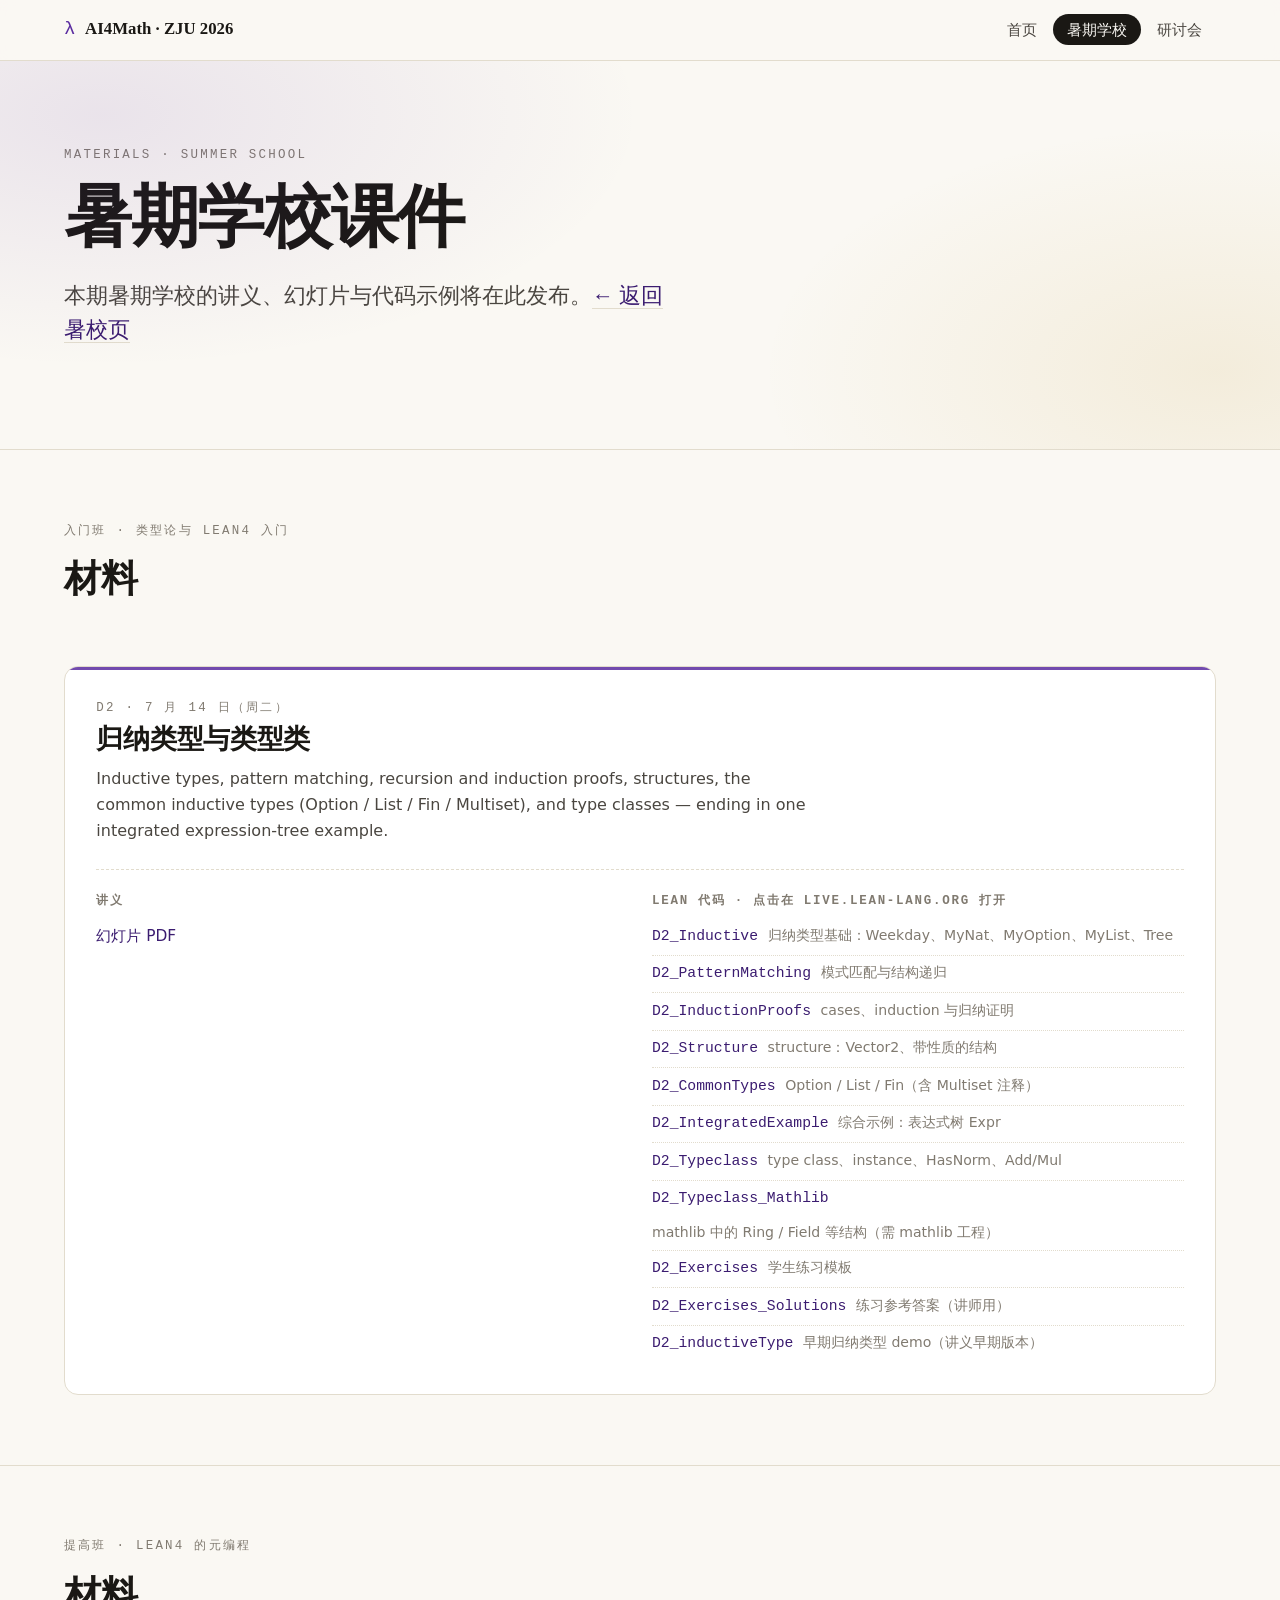
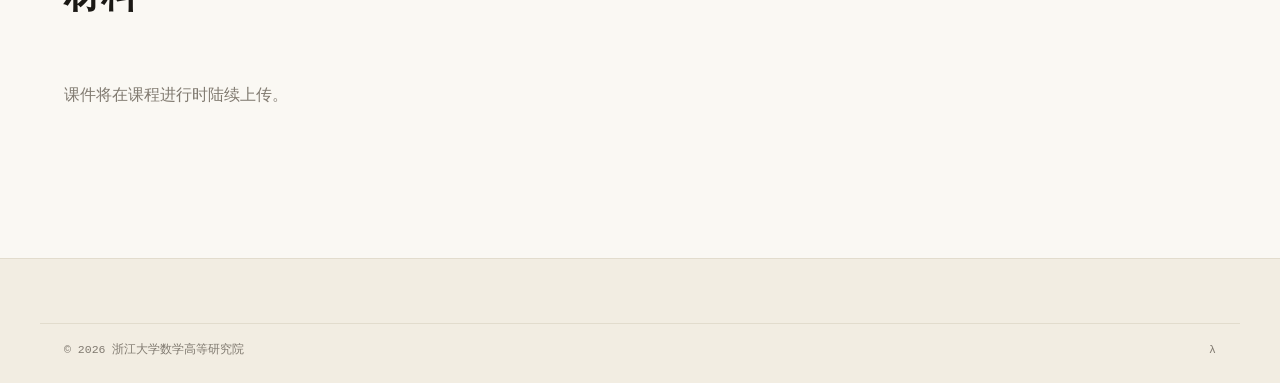
==== materials/summer-school/index.html @ ad1374ad "chore(summer-school): drop D2 outline + demo plan from site Internal teaching artifacts (Chinese-lan" ====
<!DOCTYPE html>
<html lang="zh-CN">
<head>
<meta charset="utf-8">
<meta name="viewport" content="width=device-width,initial-scale=1">
<title>暑期学校课件 · 2026 AI4Math</title>
<link rel="icon" href="data:image/svg+xml,%3Csvg xmlns='http://www.w3.org/2000/svg' viewBox='0 0 32 32'%3E%3Crect width='32' height='32' rx='6' fill='%231a1814'/%3E%3Ctext x='16' y='22' text-anchor='middle' font-family='ui-monospace,Menlo' font-size='18' fill='%23b8860b'%3E%CE%BB%3C/text%3E%3C/svg%3E">
<link rel="stylesheet" href="../../assets/styles.css">
<style>
.lecture-card {
  background: var(--bg-elev);
  border: 1px solid var(--rule);
  border-radius: 14px;
  padding: clamp(1.4rem, 1rem + 1.2vw, 2rem);
  margin-top: var(--space-3);
  position: relative;
  overflow: hidden;
}
.lecture-card::before {
  content: "";
  position: absolute;
  inset: 0 0 auto 0;
  height: 3px;
  background: var(--accent);
  opacity: 0.85;
}
.lecture-card .eyebrow { margin-bottom: 0.3rem; }
.lecture-card h3 {
  font-size: clamp(1.4rem, 1.05rem + 0.8vw, 1.85rem);
  margin: 0.1rem 0 0.6rem;
}
.lecture-card .lecture-summary {
  color: var(--ink-soft);
  margin: 0 0 var(--space-3) 0;
  max-width: 70ch;
}
.lecture-files {
  display: grid;
  grid-template-columns: 1fr 1fr;
  gap: var(--space-3);
  border-top: 1px dashed var(--rule);
  padding-top: var(--space-3);
}
@media (max-width: 820px) {
  .lecture-files { grid-template-columns: 1fr; }
}
.lecture-files h4 {
  font-family: var(--mono);
  font-size: 0.78rem;
  letter-spacing: 0.14em;
  text-transform: uppercase;
  color: var(--ink-mute);
  margin: 0 0 0.6rem 0;
  font-weight: 600;
}
.lecture-files ul {
  list-style: none;
  padding: 0;
  margin: 0;
}
.lecture-files li {
  padding: 0.35rem 0;
  border-bottom: 1px dotted var(--rule);
  font-size: 0.96rem;
  display: flex;
  align-items: baseline;
  gap: 0.6rem;
  flex-wrap: wrap;
}
.lecture-files li:last-child { border-bottom: 0; }
.lecture-files .lean-name {
  font-family: var(--mono);
  font-size: 0.92rem;
}
.lecture-files .lean-desc {
  color: var(--ink-mute);
  font-size: 0.88rem;
}
.lecture-files li a {
  border-bottom-color: transparent;
}
.lecture-files li a:hover { border-bottom-color: var(--accent); }
</style>
</head>
<body>

<header class="site-header">
  <div class="nav">
    <a class="brand" href="../../index.html">
      <span class="brand-mark">λ</span>
      <span>AI4Math · ZJU 2026</span>
    </a>
    <nav>
      <ul class="nav-links">
        <li><a href="../../index.html">首页</a></li>
        <li><a href="../../summer-school.html" class="is-active">暑期学校</a></li>
        <li><a href="../../workshop.html">研讨会</a></li>
      </ul>
    </nav>
  </div>
</header>

<main>
  <section class="hero">
    <div class="container">
      <p class="eyebrow">Materials · Summer School</p>
      <h1 class="hero-title">暑期学校课件</h1>
      <p class="lede" style="max-width: 56ch; margin-top: 1.4rem;">
        本期暑期学校的讲义、幻灯片与代码示例将在此发布。<a href="../../summer-school.html">← 返回暑校页</a>
      </p>
    </div>
  </section>

  <section class="section">
    <div class="container">
      <div class="section-head">
        <div>
          <p class="eyebrow">入门班 · 类型论与 Lean4 入门</p>
          <h2 class="h-section">材料</h2>
        </div>
      </div>

      <article class="lecture-card">
        <p class="eyebrow">D2 · 7 月 14 日（周二）</p>
        <h3>归纳类型与类型类</h3>
        <p class="lecture-summary">
          Inductive types, pattern matching, recursion and induction proofs, structures,
          the common inductive types (Option / List / Fin / Multiset), and type classes —
          ending in one integrated expression-tree example.
        </p>

        <div class="lecture-files">
          <div>
            <h4>讲义</h4>
            <ul>
              <li><a href="lean4-intro/D2/D2_inductiveType.pdf">幻灯片 PDF</a></li>
            </ul>
          </div>

          <div>
            <h4>Lean 代码 · 点击在 live.lean-lang.org 打开</h4>
            <ul>
              <li><a class="lean-name" href="https://live.lean-lang.org/#codez=[base64]%2FGBYJimNjFFJcNgdKVkFpsAp5lxxmSAMy3aD2KhWCCM5msnDshmKBQC1DKQLs4aEXyEFojTBjCZEUgCuxVKTRSpE0JksARKRULTmJXFHU1CCI7zIl4jJ44XFSYIKLhsJQxHQzR1cPw6C2CqgQcwKOlhFZHEDHCAXCAYiCCCC%2BViR8GEPhpYx1BoBEYQUi4ZmENxZHJvOmaiDRsAgg5SL6EQhQ6UC8xmEa0AA%2BEBiqT72C8ED7FrcQ6Y6FHqYjM%2Bi2Hn6GoUBkEfwzwASoR3UMAEIAUXhQ2gslw0oc5CPNDOzFkMObrfb5zvmAfLbb1mIA%2Bot7Mb4gR9PysYhymoc5CDqQCP3bb9VAgqCgNghcIAAXlQ6Cny%2FMCEN4TDgNA7F0Pw5DlBoGR%2FCMJDrB0bNdBLRdqIFPhUNoABtEivx%[base64]%2Bo2xbVyVAgtx3BR92vF9%2FxheblGIaaPQu%2B9doW0CVvIhUICCtanuxFjaGu7AXswVb%2Ftuma3v8bBXK%2B%[base64]%2BuhiQASjDLtxpnRL8WhqxA4WNII4oJatFMqRs3DyPtt29Pg8L7ODvXY7dwgQ94RvV8rrToPVGIZPPj%2FR6A5bxZc7iBvLtD7uFjbz71tL1IFpjh6AJD4fJlHlPx57iAAGUWX6afO9n%2BfW77%2FOIAW2sdt3kQp5nmE5%2Bbkf96%2B9eI0BYvT7Xjf2GnsAKP7EsJnYQaDZaZeGcj6%2FXhtfBe7dwapi4MuVAf8OaWkAcHYBcMS491AnnCAAAWWAkDfDQLQMNSoiDUj32eCA1BN8MF2UENKOyqM8IxG%2Fv0OBnNcZ4JgSwpUbD8GwI2ATAyFVXb%2BjMhZY0kQOjekIM0CAPly4BWYFQNgmtTAWAKOQVMsQXAChCgabwqJQETzPmRAxK9SHsD%2BmA1ITEaAmkFM7IyBYPaEC9jZFR0gZRRFdmWVotkJF4FVPIFokUXbsiNnpQqWDbgphVGqXqFF0wZ3KGwJRpY3AOAFDDOs6w4haC2FIf6kCGZuHWkfJ%2Be1j7fX2jOGIQwMZoR2jEJaNTlpIxEKhHavNQ5FP7PLd%2BZxNLGG6ZDew6Mwb9KgkMqGONxlaRSnjewwyaAqJVjEAIKV4B1JDqskpyg44FzmasupGFtkYXSbQBQvhSBLLMCstZqB4CdK2fLVOU8vrdNWSHTpyA44YUee83psNWjnMuTQZxbgCkm1jGIqQMTxi9WCQ4pJKTvZuNheqeICoEmTH0XcnpdSoBQGObQf5nyVoAt%[base64]%2BH93qSyMD621HrkEWJzWURMQ8I0AydbAJt9amQQE5MWlNMc%[base64]%2FjFShMtl9dJyTWdaBriOkGk6Z164xpkyQcgFBfCabhKPGQiatNkB419ItWnD67OMwZsTB9LMWcY452TpbP56hyIQSzLGnM%2FRQSZuztAoAhxMzp%2FwaJp4EtDv5rg4ngsGdCxAWAcc4stlM7prtfb6HGHc%2BQLT%2FCmSCLlCZERAgUwslk3ZiAVJbBQ2I8tMjlHqMxT0MoJU0xgR0eDiZEKXB7YmDhFoMAl7NAQEA8BqrFAwTjp6qkJgIQuDQc1qwUKlXMAUBqGEyFcYEwAHZKTYn0KGJR%2BIlDqBRPKJVucqp1kzZxECKoY2n2IA927IMXuNx7e9weJmHtbbAM2aQ9hEonv%2BBdtUYoOX%2BofcYBOSwwB7nQCeswNofKZoCsWfEvpCyOwVOgYwHU1s451B%2BryeE3EyB3JaYIXBWCiNDH7DFiRTvBzYJIHQh3DCcGcUqPCGhcCMKal1h%2BmBcAebhxEbE7pWAi480WVrbtgihEUPSkQslcBgprHghQPpUQACoZECuYAFLX%2FovSxC0AMMA%2BvDLvDlny1IJu6u%2Fv%2FRbq3Mi1s1C0MborHoQrpJDJ7y3%2BufIzeQN7loof%2FSBk2zKiAAAOW4690CpUXI3antOfY0AZwx3TaZMD0UyouDjic%2BxOhnFYDQpBCgzi9C2Fc%2Fqq6qZDUeE8Z4LxXg07doTue3gF6ys9ssuNu%2B%2BDz33gGZfiLD9HxlfvtfnEEwAIrOAAnaZkEqV37cXAyyIuilbPFFWWMkxUsT2vw5EBFlUtBckpG8a9F%2FXbigUJKdxaqySYNuIgV0mYweYbJPKiAAAEtXj0MgAKB7prFoAUHjm4IEM7hnKkKYAypbKBqSDQAeJkEqCLjaOeJQCiDQEmKeGmCnIED5NALgCqAsAFLvjhteuwkEvYpfksMVIQawKaDIn1NYB1AAAoUDkG%2BpUGWw0F2IFYhJVQ%2BTtwBQzCBY%2BQdB8F8amrFzlwVIcFWDcG8Fuz8Y%2BRLDmwsHEGOCsCKBaiMbUHVBSA6ZEA6DMgqzyz2CqqBBOCiwxYQFeK2R5hRjGxgowCwB7BcqHBAA%3D%3D%3D" target="_blank" rel="noopener">D2_Inductive</a> <span class="lean-desc">归纳类型基础：Weekday、MyNat、MyOption、MyList、Tree</span></li>
              <li><a class="lean-name" href="https://live.lean-lang.org/#codez=PQWgUABBAiBMD6AhA9gW1cgdgFQJ4AcBTAZwDoAbQgQ0zEggBkBLAN0IgBNCMIAzJyn2QAnCAGM0GTBCaYOAVzEAXVuyUESEGhwjFUVcuQgBBAAoBJCIQAeVVPkrEAXPQDy%2BFVgA0jJsSU%2BAGKyPtpaEPpKABbkTABGIFjkuBCYyErsVHHI8koQALLy5CrEhEqkYCDAdJh2JPhUYuxwKOhYeETEdKAAhBAAxP0Q7p6YTlbWDkxiTHm8VALywuxVdFy8ulS8hAAS1DoA3gb4UVQQ4x2EAL7nvv5a5CdnIAB8wx5MWA9P9AA%2BEABtAC6EAAvG80phCH8INZzuN4GC3sQ0OxrGtCBsAOZlADqsyi0ExVCKeSOj1Ot0uNwAFOsScVbsdTgBKW4jT7SZnPN7cmGQ9jgzjE0kwlGoNFI2F0fqEFgGTbbPZUHQAgCMPlgPgAzECwLL5UZiFtdvsIDTgbdmPcAHJUJQs%2FVyhU4pT46JE%2BakiAABnNxqVZoBAHYfAAOHwATiBjoNLrxBM9DLyfppAdNKvNlvG1rydodjqdhveo1I%2Bnw5t48mk0nG%2Bal0gA1BA1Wy06iIAAWWPOowcrBlqgVmlVmu3etCpsttkC7ogHpgVxxUrCeWjFzmDZnUfKTkQZZKJaYYgQAAG%2Fa5FKop58Ei4EHkxFkWJkShPy2I3tQj7ypzkgmyaIwGidhTwFU8tDkM9xUICCxCoUoyEqaowF6AYhlzcZ%[base64]%2FD0gyjJy0zzLyqytBs5tMHskqnN1CqNKqiAarqhq5z6QYIGCMZppyORCB0WpD2EBVMHkVA4n4k9VjAdY%2BCYYR%2FFcXhsCiZYkqW2RKqcWSfVOzEIHIBClGu677tuZbntk2AZTEKJCDEABrc7Lp%2Bm67sIaEuP4WHfoRwhSENIsFS%2Bq74fuzGDH1MGIehlG8b%2BxHSD8BglAxDZKCUDJLqtFKIAAZSUYRnyq%2BgAQAIiofmfH5uJhYgfmxH52KuMZ5myFdc0%2FXGQHtR7Ys5aO0hFZpaSVaetX6c%2BspmYANQhpQRFuc3lCtznua8oH6H6FgBaFkWxZFqWZZ0zXhBty3hG1solYBg31Zxk3%2BIDkRg7yXWw%2BkQ3UPnMBsGEFIwZoLEeZAmR1rhLJkDYCBLbPbVT1IRhqGkZYACsLZPWZpohklSnLiC%2FFSdItDAQ0mB0QhKAlTA8mQDZT1VyvkPm9CClJPwynGSIYniRJMGSbuMggE7QAgNPwbPQpikXpQIOaxKTy4IgoK%2BFfYjiKvzC5RgqEh9h8GEZAG%2BUCAAHcCQRHtKvOIXhgJRC7qUXcXx4LSEOhICU4RYgly4BgCoYBTDIGIE%2BOIggqzbXYKg5ALh6BMHsCIPI%2BRgEP1INAEipBj4lDKKQAAQghaYdAoAgBACYCIC9Sh5C7tWfC%2FENrTVyBAd%2BhB8Anm%2FCfKYMx1AVC4Tw1oDRlhnlCj4NUQIIJhFPI5BSYU9GyP4WUJCKiIAAFVShViMGYcwTdMBiHIPIe8p54LCA4DeM8Ehqxn1CFBU85Zp5gECFbPO5M8iUGUEsD%2BCFiA%2BCkRWPOEhnHSMPAqNJXNvokKgLmKAhTbjYVwhAERhFOAkXoIw0%2BUAsKyFKcIrxoiiIkX%2FoAuRKgFGzFqlAQG0ginjDONkasXBNr2iWLtfah1hA%2BEfJiIoQhRDpnzlwawz4Z4pwXAAUWsPxGY7cB7UGcGANUVcbGgQvBBMuf4jKZD4AsSgOhyDIGQJDeQ%2BAKiwHOe3U8lFeLMz0VBT%2BG1ph5Dzh%2Bb0h19IaN7PIe0PNZgVG1FXFAx4uaKDyDQKww9CCjzKRPQGqlp6dirrshwCxpB%2FyiCkSeshO4nnmXYpZip2CyDWc%2BCoJ08U6BaJIdoGguhAA%3D" target="_blank" rel="noopener">D2_PatternMatching</a> <span class="lean-desc">模式匹配与结构递归</span></li>
              <li><a class="lean-name" href="https://live.lean-lang.org/#codez=PQWgUABBAiBMD6BJAdgEwK4GMAuBLAfsgAoBO%2B%[base64]%2BDMqnaJW6UF6SgghwA7mFluwAD4QJ7IPiAu5QCAJKzYCBHEg0TR0CAkCh0VEgsEAkY4qD4nBEkmaaQpd6fb6k5CVERrSmFNwgdxgFBfKo4KQQcxkKbYW4ACXw8IgghYnQgkXwLX6VGW%2BHQdHUckC%2FXiKkwJGY2D48OWDHOMkO2ROZwuVxkAH4DEYwB5vL47NpHBBCOimNh0CQWuj0II0gwSFRskxUKgwmHYmABBRVBn9oJigA5KM3CBlwkgMZVmkABkaY0ENPOAGoIABGJsF9TF9tdtjYR1SIS9%2BAAL2TIhSxeyVYr6b7EEb5TnHShFKpQ5HNuLS%2FgVCwmCL6NL5eKS%2FV%2BwHnaK5Sv%2FYgHe7mQ37CFO4Yo%2BLU7I8CvFJznnC800LRtzkeCEunYTR7A9c5EWHGk%2FxEbFcVxT8oDRI9MBPc5cGWJtGQgeQ6EwEioCvRsgOfLt717FczxfCEsIw3F4EaZiu2grUSDVABtQiAF0vx%2FccFCofATxSNYMhPEDsBuHFAKvOSihPB9CzWWTC3km53ygODQwjE8kORbCIFQ4j2K3alLNwk8T0Imz2LIijbKowtdPUdT9hPF8GNU7SSg0ujX3KNjbM4rTfP2K99PC3iKUEkTKIgGLGJ0hL%2FPCgoDLskVPB8CAQwcCMI1CL5%2BhzYdvz3VRzG2NB4GQcR4BIXBImWQlFkuVYNi2XZ9nifpsi4L5PVWZSMNG58OwE4SuLmt9IVgrRyvOObzNbcRXIwti0UwQgLThfoXPQtyWg8zyDiybJRqKNsFqW8pXWyA5%2BmeiBFoKqL2My96zuS%2FifrSsA6vExgomHACmqddQ%2BquQbtj2T6IE6MbOG5KbriyHF0e%2BzGCnoJ1ImHZbaGh8miI7THSZhojVpgoyNo9bakV28lLowiYphpY7kFOuaLoZWy%[base64]%2B9x9gBE67hNGiAAlBg5VlnJXgARzYPN1VwEgyGkJHLaroa9itqfkZnvuB7rml79Jjv48BWeGBf%2FN4ifwuaCeEejAKCEk6t1Qk79n4ANSIII%2BJ8KRdR6kUWcsCZRAKUmJBqMDj5SHgFguBZ964XxtikQk1856OxmriPBMpkHYOkEpLipDA7lzDISMOEA0Tt2%2FvtTC25w7Dz4Gg%[base64]%2BomD0zAAAFjCWQCJDixxOJcbIe%2BKhc4rwqPCEQTTzgtPMG0x0fR9A5gRjAWAGdHA2JcGAIAA%3D" target="_blank" rel="noopener">D2_InductionProofs</a> <span class="lean-desc">cases、induction 与归纳证明</span></li>
              <li><a class="lean-name" href="https://live.lean-lang.org/#codez=[base64]%2BNQAHhBZAJK51CmjEBPI1GyojDl5EABKeEaosgBCAKIAjrLQnXSmAEYkh1RsPBAAXoWcHZgzL8hCPRkAvNQA3hARj8IAAGWTTYEgiAAXxueDu6DenQ%2B3VGvygAKB3wgAGZwWiIAAWGFUXx4BixCDoMBkilxdAEIY08mUhkpOF3d6fAikFhKAAUiIYSK6sAAlCKUV90RBMQSGSMANQQBiM%2FHAtkQZWq6awsC3drI7nkPCrQWSz4SrJc1E%2Ff6AgkgBXq7FOgi6jmG0UEFicZAQc3C61G7pW2a5NHUBUQABUKsZWqp7tj8fZzLpXqlPL5VNlDuBIAAjC6ID1YbTKTbYAQTatqRW4lWfX7c3LgQBWEsANhJYCqeCEHGUfPgI0DFtDo2oUH5Td5SiFYoT2Oj2oTwPO7KgqB4RCo%2FcH7GHLHg03HwdFVunAbnOcXyZXybXEOxm%2BoO73fYih5VIfgeGQUgA0RC8pSvKAMXzR8hhLTVoQgFcCTfKAYhEdQqXfXdPBAHx%2FAgVwWikCAYgqc50G0ARTEArQlC2Th0lQZB5DKRowGafR8AgAAFTgcmQAB5choDoUg8k4Ww4n6QoPCgIFw3mKAIXk6hxOE0TxMpLIRmxLdWEKZZyFWDYtl2Q5jlOC4rgOT0WBEvIcRmHi%2BMEtSxIkyNIKxXESzxCBVLsjS4mBD9ewbVg7JxRl00pWzRMitMD3wI9Yrc2J4ESJIcjMdR%2FwOdBKX5IxHN43IXICiSwyMZcamTO0oCq%2Fz1Ik7DcICYIRFCIg4jwcgGDoVBxPsXIQCIOgAGtmHY9xBGEIC6nMYQ8CGLZ1BEOhxIgJa7FqBprDY8QOOYegTVIVA9l6voBhkwE2lidBmHGSZFNuoh7pmOYFn0vrDPWTZtggfYjhgCzSEuPBrn1eFaByMgzt64hOE4MbjADHqg2hk64YYCV%2BVsewZlcFYw34owmI2uYPOyO48eYbEACIhjpyoIkoCDRE4fG0cZF77uoBQ0KpiAaYQiA6ZSJn%2B1ZiCRA55guZSHnrv566oHIcSPEhu40ZmY7YfOoMZUxRWCULMEIAVu6HuxWAoT1MK0ei7r4aIRHkaKhm6cdzbnddlG6fuT2wG8MA9iGQpMDoAWzjIEQMjAQsCGBvgTWUUQDumnghHiKJAqF9B2HOQoyl6Ogqjz%2BxUDMLOKCUNg1fYLKUQIMBqyTmHj1L9aKiz2sc4qTPZtEOh2B238ujTtwDGbyK25ToCptaMiKJWVgzCAkuy6AuiGNSZvWJ6pQXHTgwwCAA%3D" target="_blank" rel="noopener">D2_Structure</a> <span class="lean-desc">structure：Vector2、带性质的结构</span></li>
              <li><a class="lean-name" href="https://live.lean-lang.org/#codez=PQWgUABBAiBMD6BhA9gW1cgdgFQJ4AcBTAZwDoAbQgQ0zEggBkBLAN0IgBNCMIAzJyn2QAnCAGM0GTBCaYOAVzEAXVuyUESEGhwjFUVcuQgBBAAoBJCIQAeVVPkrEAXPQDy%2BFVgA0jJsSU%2BAGKyPtpaEPpKABbkTABGIFjkuBCYyErsVHHI8koQALLy5CrEhEqkYCDAdJh2JPhUYuxwKOhYeETEdKAAhBAAxP0Q7p6YTlbWDkxiTHm8VALywuxVdFy8ulS8hAAS1DoA3gb4UVQQ4x2EAL7nvv5a5CdnIAB8wx5MWA9P9AA%2BEABtAC6EAAvG80phCH8INZzuN4GC3sQ0OxrGtCBsAOZlADqsyi0ExVCKeSOj1Ot0uNwAFOsScVbsdTgBKW4jT7SZnPN7cmGQ9jgzjE0kwlGoNFI2F0fqEFgGTbbPZUHQAgCMPlgPgAzECwLL5UZiFtdvsIDTgbdmPcAHJUJQs%2FVyhU4pT46JE%2BakiAABnNxqVZoBAHYfAAOHwATiBjoNLrxBM9DLyfppAdNKvNlvG1rydodjqdhveo1I%2Bnw5t48mk0nG%2Bal0gA1BA1Wy06iIAAWWPOowcrBlqgVmlVmu3etCpsttkC7ogHpgVxxUrCeWjFzmDZnUfKTkQZZKJaYYgQAAG%2Fa5FKop58Ei4EHkxFkWJkShPy2I3tQj7ypzkgmyaIwGidhTwFU8tDkM9xUICCxCoUoyEqaowF6AYhlzcZ%[base64]%2FD0gyjJy0zzLyqytBs5tMHskqnN1CqNKqiAarqhq5z6QYIGCMZppyORCB0WpD2EBVMHkVA4n4k9VjAdY%2BCYYR%2FFcXhsCiZYkqW2RKqcWSfVOzEIHIBClGu677tuZbntk2AZTEKJCDEABrc7Lp%2Bm67sIaEuP4WHfoRwhSENIsFS%2Bq74fuzGDH1MGIehlG8b%2BxHSD8BglAxDZKCUDJLqtFKIAAZSUYRnyq%2BgAQAIiofmfH5uJhYgfmxH52KuMZ5myFdc0%2FXGQHtR7Ys5aO0hFZpaSVaetX6c%2BspmYANQhpQRFuc3lCtznua8oH6H6FgBaFkWxZFqWZZ0zXhBty3hG1solYBg31Zxk3%2BIDkRg7yXWw%2BkQ3UPnMBsGEFIwZoLEeZAmR1rhLJkDYCBLbPbVT1IRhqGkZYACsLZPWZpohklSnLiC%2FFSdItDAQ0mB0QhKAlTA8mQDZT1VyvkPm9CClJPwynGSIYniRJMGSbuMggE7QAgNPwbPQpikXpQIOaxKTy4IgoK%2BFfYjiKvzC5RgqEh9h8GEZAG%2BUCAAHcCQRHtKvOIXhgJRC7qUXcXx4LSEOhICU4RYgly4BgCoYBTDIGIE%2BOIggqzbXYKg5ALh6BMHsCIPI%2BRgEP1INAEipBj4lDKKQAAQghaYdAoAgBACYCIC9Sh5C7tWfC%2FENrTVyBAd%2BhB8Anm%2FCfKYMx1AVC4Tw1oDRlhnlCj4NUQIIJhFPI5BSYU9GyP4WUJCKiIAAFVShViMGYcwTdMBiHIPIe8p54LCA4DeM8Ehqxn1CFBU85Zp5gECFbPO5M8iUGUEsD%2BCFiA%2BCkRWPOEhnHSMPAqNJXNvokKgLmKAhTbjYVwhAERhFOAkXoIw0%2BUAsKyFKcIrxoiiIkX%2FoAuRKgFGzFqlAQG0ginjDONkasXBNr2iWLtfah1hA%2BEfJiIoQhRDpnzlwawz4Z4pwXAAUWsPxGY7cB7UGcGANUVcbGgQvBBMuf4jKZD4AsSgOhyDIGQJDeQ%2BAKiwHOe3U8lFeLMz0VBT%2BG1ph5Dzh%2Bb0h19IaN7PIe0PNZgVG1FXFAx4uaKDyDQKww9CCjzKRPQGqlp6dirrshwCxpB%2FyiCkSeshO4nnmXYpZip2CyDWc%2BCoJ08U6BaJIdoGguhAA%3D" target="_blank" rel="noopener">D2_CommonTypes</a> <span class="lean-desc">Option / List / Fin（含 Multiset 注释）</span></li>
              <li><a class="lean-name" href="https://live.lean-lang.org/#codez=[base64]%2BU9OVfbk9AkA%2BX9biq8F1Kg6zUyg2oYZ6hlmkZKtUG8akC3c%2B3G%2BXQ1COg1ul229HzD2%2BzFan0KxhkilUwUiyUmyH2sOsiCR0U%2BmNQv1gMKRaKxeKqJIAeWk2SSeTAdwgFAwotIZtORN0NFQEAA3iZpMRkBAPgAVWrSDAAXwgAAo7sgG02Pm2OwBKLsQQvFlLTzvSlegnC2LhYscT0GaARuNTG5BMFlUyvV2v88eNiAABhHB6PAGYAOwz%2BMXqulGvEOu3k2j7DpugrzouOQQAAcmgn5lvyiRFjkBDSC2K4QBcVadj2faDiO9xTjQ7argCmGoMgc5vMwUAQUk6HSrRKRkaeyKJluxqgbiHTPlwnZYjx%2BFqHB56mAISG2Ch%2BHzIm84wU2WIpAA1BAACMc7DgJAAsn4iYhS6ScOwjSSkHxyRxEDKWpbGCiEIDhFEMSBHmKQ0I8qCaL8Tjwfc0LCBgAAS9AaK2REdvOvb9kOHxsNoaihSRC7icu8WggA2gAuhxW6gkKXYfPi%2FGHlwQpnuGpi%2BQFQUQKlKn3jssB1RAL73ulX7lcgfmBcgGjDhl84xU2clweWjz7HwRb1CFxHhbhUWsG5cXTdKuxAiCrF9ViOKgvibz5caRI0CSpUJqN42oPUvWZdFC1DW11JjRN1UqfVOwvq1GZ2VmEAAMoIgYRhUuYlhYNYSRJC4hjGKY6R8JhIOeXy9zdT1fCybBaNNtKcmgo%2BWJ8BuFmqSe3AaKjSmqYjigNiOqOmejdOYwC2OsbjAL3gTlnGnw1Nk4T%2BPeTIAgNDTGOUdBMxY7yLPGipHNE1i0hC4oMkAFSKMdVLI01ECaXd3OmC%2BOt3YrwuwBAACstmhGA3bNCSPD8uQNY5B5QNWFwSRmlwJKELYGjIFgFAZGkqD2LbGD1HwpBYFgkgiK4YikAHihoM0SjZIQVIYIcuhoC7VHMKjymPlApcEurUBFyO5NWTCIvKTgc6WUw6haKQUc0AHND1MIcf69k0iuZnS7JBoJvYJo9ilpmDm%2FXo%2F1Q2YFhWJBSSudoHmluWfC1CwaQUGaaHxTNkX9Qt9FM1LUwbWz215RAQoeXju%2F74fj%2BE7Lesv5Qh%2BXWfsW3V0jvPeP9iDVU0jsc2OwABs71t61EklNMKzET54UMvOC%2BGEsKUWovNWKmCBpYPImlTKWIMo5Xvu%2FQkD97470kvcR%2BGtTB0OQKhQyxkMbmUsveOcNUXpNTgQhHeABBaQ%2FYcDBXQjhU%2B118HH2lIQgh58UrrXSjsWoT8AQaIobtB%2Bmh1GaJobokRYi6Tv20V%2FUR4iNB8IgLATKqUXw7E0oInyGRCGyMGhLS%2B7pVHGnZqxXKuiqEAlyspOYfBCGMLuhEwhtjYCvWce9Ge0Q55FABqYN2INV4pB0BUTeXkChFA4Fwbs5guDDikRACKGA5xNBaKCOgHUMHyIBGUioi0OwbgELwcK5TOkJXabxVp1T%2BnrkWNgDgawNjbD2DcAWeSMDfVIAALy4Eg7C1TZp9I6Zg5mUwhm0HoPcAqAJZasUOZuXpdBhBNgmBQYg8l4TlOWWsiANymzKUWa8rg9zHkf0posveyBOAeQ2aguaQyBm%2FB8aCQ5TSTkyzheUqgVyuAfLMKQB5TzsTlOBaC95%2FJPm4oqPi9wmLsWU2hONOgUKez9LMm8GEzBLk9IqfC45qkeEjlZb04cHLmkNXUgK%2B4zUZzCTKiSpZqzvauEHhgIZd0gX0AJdS%2BViqPrW32EKbAhBHhcHOPQTQVEVJUBgI7MCRIDCSCTqYC49QsmgxSODNAGTEwZDhpPMAsAzV1nILxEQ8wDCQTNDMbgAhdBXHJRSbA9QIZuphnDB4y53luXsC%2BX1FqA1GRwMGz2HYmy%2B3mO5bEzR3Ww2wIke4TSCXkGPIs%2BwmkzUADE470BIEvYG1gSiZxoDQHYhqcDZGEPUJopAO0ByDm4IdWDM5Hk0EoPt2Ap5eTpD4OQ%2FgcwqGCEAA%3D%3D%3D" target="_blank" rel="noopener">D2_IntegratedExample</a> <span class="lean-desc">综合示例：表达式树 Expr</span></li>
              <li><a class="lean-name" href="https://live.lean-lang.org/#codez=PQWgUABBAiBMD6AVAngBwKYGMA2BDAzvgHTbq4B2YkEAwgPYBO6EALmszgfhACboC2dCAHcAliwAWdAK4sI%2FXJOyiARkWqIJo7gDNRpCOgAeqPKPLdJzflgkVt%[base64]%2BDpeDJiuhHmCIABvSG4L4%[base64]%2FG5HkiAyANTT9qzysL5BtmWd5jfHtPdNyA3Do2jw8%2BDkxKhzfDIdoSfkUw%2F93UMWBgW%2F3yRP3usm%2FoAU2AotIaK9s8WIQCaU4gAAzB4lpTgALBAxLfK%2Bep%2FJ%2BgFHDwqKkOBADs%2BKslhUwgNMYCaMw%2BC%2BtIOTMOEQwANboCw3ClAABmSAqYjSnHZPgzHlJUrBCHo5A8NkPjtrKwzqJo2jTpYXi%2BH01i2PY%2BCOCo6BaJJ2QhGEERRDEcQJEkviqo%2BBAQJxS4CRQUmcTynGdN05GzAsECetI%2BgsCApRBKETGmbE8QsIkyRnA2CoeV%2BD7LDwUn%2FglP5LMlpbWmlj4ALLSMBqV3ol%2BXAWan7FT%2BADyOiVpWH45RANWVmaEAfthQF0rBJGKACK5IR1RzPN1VosH1VZIVhcw4cBw09WNvIQAN02dXNo0AnyzwgJNEbIrgyWaEwzA4tg7x4t8vzEiSGVSTSdJ4ioGyMqddhprik7UHiK6PSumAAZ1%2B08Id6DMM8ACM80AtysGDcBgPA6DEPrW1EAw55YCSvwqCMLKcg8NokVypFSSfFQ3E3YZZ3UgJwT2mkIkUNkZkRVF0lSXQGARMT5DqJKeN0PT4UQCo6ziA22DIvguDrJkciA%2BIrNKVwdCYKICR5MwjAbDs%2FCyOr6DqGAABiWvBcZkTRHgAQeMIzBbDRLAtI6w7yIoXgHJgRwTPT%2BDWYJvgCKIwQtNIqD4G4YCCLEwbhxAdqOrHTlOKIdY8MQPxSA22S5Gk4xq9g2DrHamCPqUewSMoahgIq4reYGdoOk6TAKO2ED2zoBVOFrmzbI4EniMwbAYHF248KqkUa7QdDYFrJ4jhAAA%2BcfoFJS%2FByDPhL8U0hnrww72uYTquu6Xp%2BgGQYhmGvo3pVj7HwwU8zwwFXfo%2BPq%2Bo%2FjAv4lgaq5fpB%2Bk%2Fs%2FWGQCiBMB4CA%[base64]%2FABKyV3OoWALSACqWdOI5QErqDYXhMDCRPFYB%2BFRGaex8BJKSVhVycPkmAWCLSADqdppFM1CJ04uThpBE1ZlsQ%2BdlrqZX4uoJCLTElmB8AadY5MvlBMmdwW2uBWIP0yD4PE8cnRaz0KnHpKo1T9PclQbwUlRjsAmGAIAA" target="_blank" rel="noopener">D2_Typeclass</a> <span class="lean-desc">type class、instance、HasNorm、Add/Mul</span></li>
              <li><a class="lean-name" href="https://live.lean-lang.org/#codez=PQWgUABBAiBMD6AVAngBwKYGMA2BDAzvvALK4AuAFtgJYBGAdNurgHZiQSmU20josVWmdABMIZNOgg4C%[base64]%[base64]%2FvEwfdsDbPYHADi%2FBu1F%2B70%2B32Xf3ISjTcnzmSmqAMAG9WqhBP3lugAL4QADaXO1ikUxC6ymor2wZ9wAF1izZaP2p6CDWuZQFANj1gBAC81R1lU2YwbQyAcPuOShDS8CYDqVTjGA%2B4lMeQE2JWl43reFosMaRG%2FkW%2F7SIBn7ARWHDgRAABUxYAfWmA1jBNgcVxVQcb8CHVMhUCoV4TA6GQ8CJs0hghHRmCbCAOz7JyEBmPg6A6Iqxi4ImlFGGKUj5qAEBgAA6lClTIMoZh3OgUg2JQ6BDEoPh%2BByNgUGgaRQvgyT4ICPlyAABuRlpmt%2B4UADRGMwYh%2BKE%2BC5hwABEhxDKELDIOIkgQGaCVJvUrDSOVegvFUinGQpgJkMCUhBsV4i2RA9CdRl7CaCGcjeH5EBdFIbkeYoFWVLgqCHvlBQQOFKLxfNWJLeF%2BKrcSS2oMo2BssUZzirVbz4HFYCBP81AZEYRonblYiBHlQ1ubc51Qudy6tENtAeDk%2BA9H0eHVXAl4yGsQQbEAA" target="_blank" rel="noopener">D2_Typeclass_Mathlib</a> <span class="lean-desc">mathlib 中的 Ring / Field 等结构（需 mathlib 工程）</span></li>
              <li><a class="lean-name" href="https://live.lean-lang.org/#codez=[base64]%2BU9OVfbk9AkA%2BX9biq8F1Kg6zUyg2oYZ6hlmkZKtUG8akC3c%2B3G%2BXQ1COg1ul229HzD2%2BzFan0KxhkilUwUiyUmyH2sOsiCR0U%2BmNQv1gMKRaKxeKqJIAeWk2SSeTAdwgFAwotIZtORN0NFQEAA3iZpMRkBAPgAVWrSDAAXwgAAo7sgG02Pm2OwBKLsQQvFlLTzvSlegnC2LhYscT0GaARuNTG5BMFlUyvV2v88eNiAABhHB6PAGYAOwz%2BMXqulGvEOu3k2j7DpugrzouOQQAAcmgn5lvyiRFjkBDSC2K4QBcVadj2faDiO9xTjQ7argCmGoMgc5vMwUAQUk6HSrRKRkaeyKJluxqgbiHTPlwnZYjx%2BFqHB56mAISG2Ch%2BHzIm84wU2WIpAA1BAACMc7DgJAAsn4iYhS6ScOwjSSkHxyRxEDKWpbGCiEIDhFEMSBHmKQ0I8qCaL8Tjwfc0LCBgAAS9AaK2REdvOvb9kOHxsNoaihSRC7icu8WggA2gAuhxW6gkKXYfPi%2FGHlwQpnuGpi%2BQFQUQKlKn3jssB1RAL73ulX7lcgfmBcgGjDhl84xU2clweWjz7HwRb1CFxHhbhUWsG5cXTdKuxAiCrF9ViOKgvibz5caRI0CSpUJqN42oPUvWZdFC1DW11JjRN1UqfVOwvq1GZ2VmEAAMoIgYRhUuYlhYNYSRJC4hjGKY6R8JhIOeXy9zdT1fCybBaNNtKcmgo%2BWJ8BuFmqSe3AaKjSmqYjigNiOqOmejdOYwC2OsbjAL3gTlnGnw1Nk4T%2BPeTIAgNDTGOUdBMxY7yLPGipHNE1i0hC4oMkAFSKMdVLI01ECaXd3OmC%2BOt3YrwuwBAACstmhGA3bNCSPD8uQNY5B5QNWFwSRmlwJKELYGjIFgFAZGkqD2LbGD1HwpBYFgkgiK4YikAHihoM0SjZIQVIYIcuhoC7VHMKjymPlApcEurUBFyO5NWTCIvKTgc6WUw6haKQUc0AHND1MIcf69k0iuZnS7JBoJvYJo9ilpmDm%2FXo%2F1Q2YFhWJBSSudoHmluWfC1CwaQUGaaHxTNkX9Qt9FM1LUwbWz215RAQoeXju%2F74fj%2BE7Lesv5Qh%2BXWfsW3V0jvPeP9iDVU0jsc2OwABs71t61EklNMKzET54UMvOC%2BGEsKUWovNWKmCBpYPImlTKWIMo5Xvu%2FQkD97470kvcR%2BGtTB0OQKhQyxkMbmUsveOcNUXpNTgQhHeABBaQ%2FYcDBXQjhU%2B118HH2lIQgh58UrrXSjsWoT8AQaIobtB%2Bmh1GaJobokRYi6Tv20V%2FUR4iNB8IgLATKqUXw7E0oInyGRCGyMGhLS%2B7pVHGnZqxXKuiqEAlyspOYfBCGMLuhEwhtjYCvWce9Ge0Q55FABqYN2INV4pB0BUTeXkChFA4Fwbs5guDDikRACKGA5xNBaKCOgHUMHyIBGUioi0OwbgELwcK5TOkJXabxVp1T%2BnrkWNgDgawNjbD2DcAWeSMDfVIAALy4Eg7C1TZp9I6Zg5mUwhm0HoPcAqAJZasUOZuXpdBhBNgmBQYg8l4TlOWWsiANymzKUWa8rg9zHkf0posveyBOAeQ2aguaQyBm%2FB8aCQ5TSTkyzheUqgVyuAfLMKQB5TzsTlOBaC95%2FJPm4oqPi9wmLsWU2hONOgUKez9LMm8GEzBLk9IqfC45qkeEjlZb04cHLmkNXUgK%2B4zUZzCTKiSpZqzvauEHhgIZd0gX0AJdS%2BViqPrW32EKbAhBHhcHOPQTQVEVJUBgI7MCRIDCSCTqYC49QsmgxSODNAGTEwZDhpPMAsAzV1nILxEQ8wDCQTNDMbgAhdBXHJRSbA9QIZuphnDB4y53luXsC%2BX1FqA1GRwMGz2HYmy%2B3mO5bEzR3Ww2wIke4TSCXkGPIs%2BwmkzUADE470BIEvYG1gSiZxoDQHYhqcDZGEPUJopAO0ByDm4IdWDM5Hk0EoPt2Ap5eTpD4OQ%2FgcwqGCEAA%3D%3D%3D" target="_blank" rel="noopener">D2_Exercises</a> <span class="lean-desc">学生练习模板</span></li>
              <li><a class="lean-name" href="https://live.lean-lang.org/#codez=PQWgUABBAiBMD6BRAHgUwE4GMCWBnVu8AygPYA2ArgC7YkB2uAdGagIZ1iQQCSDV6FTFRLoIuctVp0IAM2wtZImAhQYc%[base64]%2BBRUPTGRttizGDc7g8uRMBHyoGcBSShftGM9UPZOdSZE58JwWqhFk40RisTiSHi5czFRcwDq9WQDZjsbiGWtBWTWcrXmAmq12p0qhBYP0APKFcYzMAoiAmuq6EgAOTGEAAFCjWJiDv141QAJT4iDB8aZinUzP0uj0IwSlNp%2BniAoQaQSjhW3X6qNSGOFgAMSdrPVgWebNsjIfbcYT3bLdD5npAzTaHTQlXwEAAzP1trgDqEKOhcFIKdlw6hUYEMQlUABBZy5jcHQtUiC3iAlmUQADaAF01e%2BP%2FTkPj%2BmQcwJUTWAIAAKggZAc16fpTwoc8r1tIDtRbW14MQ68326EFYBBFdfyPVFojyJ91zwO8EwfF9Hk%2Fb9Oz%2FACoOA6l%2FwAajEYYnxQwd9RIp9sNw%2FCQQAFkIr1519ZcRP6QFaVROI3EwNICAPThUGQfJCgURM4lzUFaTIGCID0jlJV5CAAB1gBMzlZE1IxejMxSuGUjQTK4AB2iANJKA5A3QRgbFEdAZDILyfM0sIAqCuhbVC8KwF8vJtKMRN%2FyDEd6GfMYYK4KB%2FzMycjGshcKPMGQKGkBtWLs3t63xZyXFclTzH%2FdxvH0UtyzVfKoEivy80Cmx4rCmsSDrGq%2BqgXzouGuhRETFByti%2FgSAahKBxnOcfUXLoIAAVn6OYFn3bKyHKtSwCoQwRFQPILEKKY6ECeA6HkeAvBZeANIgABvJxCn0Vhc10FwpgAXyTICbwoiwyCB1g8v65iIDYji6LMmGnJM5qoBOoR9xhjqbtLeRepRqAEvpTAzCg1HsH0CnKeUshMGm%2Fr0qYoCc3Rn87Iy%2Fp0vMPnPxgszqcp%2Fr4AF7nzBxxTzgeN9GcIm7UDuh68lYQp4GwV7foBhHgdB8HUCh4XYc3eHEeR%2Frb0YbW8UTSrpEK1icxhrH5aargCfGYnOrJ20uQ5yXHlphh6ZhxnmZRvcUvfVWGlnb0FzUP0ADZ%2Bk3AQhB3VSw1zhYC4gHEKHeWxDgwaV63yRyy%2F4b4uFwWmrFzGj3i8L46B%2Bf5ARBcEoRgWF9YRVAkSIixAkCAy6AocxE3lxuK%2FsbMkziegF473Lc3Lyv0w5Lg%2FrEDxOrENvHLMphW7utGTK38wIdQodWBnuft5P3I6xxgAiC94S%2FxBLfduOMACc3YoYHRTjtdOS4jAAHZ%2BiTCMCkNI7kwxoPSBAAAEmkWMIgHqJkBibAkZsczuCOLXMs6AHr9BISDaiYxODF3zu3AAarCYQ6AwKUJrlwDKPBbBcDcP0XgVA3gfB7n3AEwIwSQmhKPeE55J4RhsFQC8cRcCFkTAAL1zOI4yhYnJ%2B1RPogAPBAbs6tpDiMYMIHRIBdE5luMuOxDiEy6NmHwdgpRcx4O0YQiAnChAiF4VQrgNCHqLEahAdRmjtEJkWIwdicTbAJMLMk5qU8MIsAIbQ%2F6DDTaQ3fAE%2FJD0GFfi5vQ42SMd6Hy4GBSCZTCGMCiVBF%2B%2BpcmoHKUmE%2BGUzIgDwhAURZkVwQChv0EJ3D%2BwwLTlJIwAAOfoGlAQED3NlfgKpzBhn9p8IwKBATV2OK%2BSO1sMxUWpIc9A9I36XH6NcosC4jkPmufSPUoh%2Bg4i8L3J5byoBd0%2BN8P4sjB4KJHnCcek9v5FBKAc5AgJkTHggB85ejyHxPm%2Bc3U5ZgDgywlJ%2BW5M8IAsBkFuV035UUkuPAcPmVKvr7HeZYOudYCUwsIhGPIIR0BKAeQi0Qrz%2BU01xQ1CUZyDgcFfHc6lZLzgUolNKxMXL0A8pCq6HMSruVKFJdmJlogYWUuZTCzg6tNYQGVaq%2BAFqlCJgbtcu2UBrWLSdT5HMZkr64z9i9U62UjAky6jivgorKRhzGlK4lOq5UsjifoTYNKY2%2FHlSGqWCc8RvidSCRmcayWZv0Imlkv5XwfJZRWZNlNqZJRes8m5lbLjlD2lUXANRJBmDAEAA%3D%3D%3D" target="_blank" rel="noopener">D2_Exercises_Solutions</a> <span class="lean-desc">练习参考答案（讲师用）</span></li>
              <li><a class="lean-name" href="https://live.lean-lang.org/#codez=PQWgUABBAiBMBcECWA7AJgVwMYBckDcBTCHATwAdCBnAOkggEkUsAbDNaiAWVIDkBDHABpupAPLk8AexQieAGSRVhEAE6EsGVVSQyI%2FdBB0Bbci2LlVUqQDNaYEMDBhUmXAWI8BOCAHcAFoTq9AA%2BEABeQVIQiF6CoUbYWDGi3hCASYSp8WAo%2FMbU5PxYnnzZHDb6aGgpcT6ZtRlZOAn8IpFWEAC8AHz6LSJUSRAARl29g1jJABT8VfojAJTOoCAQAAazaGt%2BSDj%2BEVEQenvEqkgA5v4%2B6jhaKFQkgRA2SNo%2BUpSqBmg0ECCOYBOUnUxkqaAA%2Bu1ojMaqUcAsUpt5lCuvN4J0RqR6KobCxlv91pttr5dvs1hNksNtko1BotDoiL9%2Fk4gSCweCKRAYaNYnCEYgkfwuZzhgiMZyZnMhaKYhjhlioDi8WBCIZas5XNg8ERRBJpCguYBG4BSABUKIQEQEgoQEigZMReXrdAbDQkqFJ8iljfVxJJnRBXTk8gUiiUnTJ8asAILkMykdY2bY4aInCD4fhsYioHQcdY8cMoNZMgHlCDGfjkCAAb2NgCbgU3mgC%2BXIqiG9EFr%2FN1fr07fzPYNtdt9rGEDtKBtUDC7s9AA9RzPiFMKrOlmAVtwK%2BRUOd1uPCNtlPxSA81vui38AazCKDy%2BRwfvq3WG5Rm8uvY1OzF6HfnlzH46A4BmK%2F4joB%2BodvycoKmouLOKq1T9vqGroFqHiiIoyhGi%2BFp%2BIEwRTmOSAsLCmE%2BK6hFYDIDxto0ChKORdGkGRAbOLk%2BRUIUxQYQxkYQAAwh65AYDgxCpuYKDnHsRwVEKaz0coF7MmApYSVJ%2Bw1jhza8ixfZwraxGjrUNBQgkVH3BA4IQLODw9E0NASmp0k2WuG4mk8N6SPGLAMRA%2Fj8A8Tn7FCxYsoEwI3hAQUPoZmmIGar7flAQVcgpOA0Cghk6b5hogcZKLopi2JweuBJrOZVDUsw6gBZw4mqupmJHBOoWAuFbLRRVT5aVy85tgiUw2aROX8vQKVTGlNBdfOLmosZjkNc5VBQUViolQhPHKGAQA%3D%3D%3D" target="_blank" rel="noopener">D2_inductiveType</a> <span class="lean-desc">早期归纳类型 demo（讲义早期版本）</span></li>
            </ul>
          </div>
        </div>
      </article>
    </div>
  </section>

  <section class="section">
    <div class="container">
      <div class="section-head">
        <div>
          <p class="eyebrow">提高班 · Lean4 的元编程</p>
          <h2 class="h-section">材料</h2>
        </div>
      </div>
      <p class="muted">课件将在课程进行时陆续上传。</p>
    </div>
  </section>
</main>

<footer class="site-footer">
  <div class="container colophon">
    <span>© 2026 浙江大学数学高等研究院</span>
    <span>λ</span>
  </div>
</footer>

</body>
</html>
---- assets/styles.css ----
:root {
  --bg: #faf8f3;
  --bg-elev: #ffffff;
  --bg-warm: #f2ede2;
  --ink: #1a1814;
  --ink-soft: #4a4640;
  --ink-mute: #807a70;
  --rule: #e2dccd;
  --rule-strong: #c9c1ad;
  --accent: #5a2ca0;
  --accent-deep: #3b1c70;
  --accent-warm: #b8860b;
  --accent-blue: #1b3a7a;
  --danger: #a8341a;
  --space-1: 0.5rem;
  --space-2: 1rem;
  --space-3: 1.5rem;
  --space-4: 2.5rem;
  --space-5: 4rem;
  --space-6: 6rem;
  --max: 1200px;
  --serif: "Source Han Serif SC", "Noto Serif SC", "Songti SC", "STSong", ui-serif, Georgia, serif;
  --sans: ui-sans-serif, system-ui, -apple-system, "PingFang SC", "Hiragino Sans GB", "Microsoft YaHei", "Noto Sans SC", sans-serif;
  --mono: ui-monospace, "SF Mono", "JetBrains Mono", Menlo, monospace;
}

* { box-sizing: border-box; }

html { -webkit-text-size-adjust: 100%; }

body {
  margin: 0;
  font-family: var(--sans);
  font-size: 16px;
  line-height: 1.65;
  color: var(--ink);
  background: var(--bg);
  font-feature-settings: "kern", "liga", "calt";
  -webkit-font-smoothing: antialiased;
  -moz-osx-font-smoothing: grayscale;
  text-rendering: optimizeLegibility;
}

img { max-width: 100%; display: block; }

a {
  color: var(--accent-deep);
  text-decoration: none;
  border-bottom: 1px solid var(--rule);
  transition: border-color 160ms ease, color 160ms ease;
}
a:hover { color: var(--accent); border-color: var(--accent); }

h1, h2, h3, h4 {
  font-family: var(--serif);
  font-weight: 600;
  line-height: 1.2;
  margin: 0 0 var(--space-2) 0;
  letter-spacing: -0.01em;
}

.h-display {
  font-size: clamp(2.2rem, 1.2rem + 3.4vw, 4.4rem);
  line-height: 1.1;
  letter-spacing: -0.02em;
  word-break: keep-all;
  overflow-wrap: break-word;
}

.h-section {
  font-size: clamp(1.6rem, 1.2rem + 1.4vw, 2.4rem);
  margin-bottom: var(--space-3);
  word-break: keep-all;
  overflow-wrap: break-word;
}

.h-card {
  font-size: 1.25rem;
}

.eyebrow {
  font-family: var(--mono);
  font-size: 0.78rem;
  text-transform: uppercase;
  letter-spacing: 0.18em;
  color: var(--ink-mute);
  margin: 0 0 var(--space-2) 0;
}

.lede {
  font-family: var(--serif);
  font-size: clamp(1.1rem, 0.95rem + 0.5vw, 1.35rem);
  line-height: 1.6;
  color: var(--ink-soft);
}

.container {
  max-width: var(--max);
  margin: 0 auto;
  padding: 0 var(--space-3);
}

.container-wide {
  max-width: 1360px;
  margin: 0 auto;
  padding: 0 var(--space-3);
}

/* Header / nav */
.site-header {
  position: sticky;
  top: 0;
  z-index: 50;
  background: rgba(250, 248, 243, 0.88);
  backdrop-filter: saturate(140%) blur(8px);
  -webkit-backdrop-filter: saturate(140%) blur(8px);
  border-bottom: 1px solid var(--rule);
}

.nav {
  display: flex;
  align-items: center;
  justify-content: space-between;
  padding: 0.9rem var(--space-3);
  max-width: var(--max);
  margin: 0 auto;
  gap: var(--space-3);
}

.brand {
  display: flex;
  align-items: baseline;
  gap: 0.6rem;
  color: var(--ink);
  border: 0;
  font-family: var(--serif);
  font-weight: 600;
  font-size: 1.05rem;
  white-space: nowrap;
}

.brand .brand-mark {
  font-family: var(--mono);
  color: var(--accent);
  font-size: 1.2rem;
  font-weight: 500;
}

.brand .brand-sub {
  display: inline-block;
  font-family: var(--mono);
  font-size: 0.72rem;
  color: var(--ink-mute);
  letter-spacing: 0.1em;
  text-transform: uppercase;
}

@media (max-width: 760px) {
  .brand .brand-sub { display: none; }
  .brand { font-size: 0.95rem; }
  .nav { padding: 0.7rem var(--space-3); gap: 0.6rem; flex-wrap: wrap; }
  .nav-links a { padding: 0.35rem 0.65rem; font-size: 0.86rem; }
}

.nav-links {
  display: flex;
  gap: 0.2rem;
  flex-wrap: wrap;
  list-style: none;
  margin: 0;
  padding: 0;
}

.nav-links a {
  border: 0;
  padding: 0.45rem 0.85rem;
  border-radius: 999px;
  font-size: 0.92rem;
  color: var(--ink-soft);
  transition: background-color 160ms ease, color 160ms ease;
}

.nav-links a:hover { background: var(--bg-warm); color: var(--ink); }
.nav-links a.is-active {
  background: var(--ink);
  color: var(--bg);
}

/* Status banner */
.banner {
  background: linear-gradient(95deg, #2a1850 0%, #5a2ca0 55%, #b8860b 110%);
  color: #fff7e6;
}

.banner-inner {
  max-width: var(--max);
  margin: 0 auto;
  padding: 0.7rem var(--space-3);
  display: flex;
  align-items: center;
  gap: 0.8rem;
  font-size: 0.9rem;
  flex-wrap: wrap;
}

.banner .pulse {
  display: inline-flex;
  align-items: center;
  gap: 0.5rem;
  font-family: var(--mono);
  font-size: 0.78rem;
  letter-spacing: 0.12em;
  text-transform: uppercase;
  background: rgba(255, 247, 230, 0.16);
  padding: 0.25rem 0.6rem;
  border-radius: 999px;
}

.banner .pulse::before {
  content: "";
  width: 7px; height: 7px;
  border-radius: 50%;
  background: #ffc857;
  box-shadow: 0 0 0 0 rgba(255, 200, 87, 0.7);
  animation: pulse 1.8s infinite;
}

@keyframes pulse {
  0% { box-shadow: 0 0 0 0 rgba(255, 200, 87, 0.7); }
  70% { box-shadow: 0 0 0 8px rgba(255, 200, 87, 0); }
  100% { box-shadow: 0 0 0 0 rgba(255, 200, 87, 0); }
}

/* Hero */
.hero {
  position: relative;
  padding: clamp(3rem, 4vw + 2rem, 6rem) 0 clamp(3rem, 4vw + 2rem, 5rem);
  overflow: hidden;
}

.hero::before {
  content: "";
  position: absolute;
  inset: 0;
  background:
    radial-gradient(900px 420px at 8% 14%, rgba(90, 44, 160, 0.10), transparent 60%),
    radial-gradient(700px 380px at 95% 80%, rgba(184, 134, 11, 0.10), transparent 65%);
  pointer-events: none;
}

.hero-grid {
  position: relative;
  display: grid;
  grid-template-columns: 1.55fr 1fr;
  gap: var(--space-5);
  align-items: end;
}

@media (max-width: 860px) {
  .hero-grid { grid-template-columns: 1fr; gap: var(--space-4); }
}

.hero-title {
  font-family: var(--serif);
  font-size: clamp(2.4rem, 1.2rem + 3.8vw, 4.6rem);
  line-height: 1.08;
  letter-spacing: -0.02em;
  margin: 0.4rem 0 var(--space-3);
  color: var(--ink);
  word-break: keep-all;
  overflow-wrap: break-word;
}

.hero-title em {
  font-style: normal;
  background: linear-gradient(120deg, #5a2ca0 0%, #b8860b 100%);
  -webkit-background-clip: text;
  background-clip: text;
  color: transparent;
}

.hero-meta {
  display: grid;
  gap: 1.1rem;
  font-family: var(--mono);
  font-size: 0.9rem;
  color: var(--ink-soft);
}

.hero-meta .row {
  display: grid;
  grid-template-columns: 4rem 1fr;
  gap: 1rem;
  padding-top: 0.9rem;
  border-top: 1px solid var(--rule);
}

.hero-meta .row .k {
  color: var(--ink-mute);
  text-transform: uppercase;
  letter-spacing: 0.14em;
  font-size: 0.75rem;
  padding-top: 0.15rem;
}

.hero-meta .row .v {
  color: var(--ink);
  font-family: var(--sans);
  font-size: 1rem;
  line-height: 1.45;
}

.hero-meta .row .v strong { font-weight: 600; }

.hero-mark {
  position: absolute;
  font-family: var(--mono);
  color: var(--rule-strong);
  user-select: none;
  pointer-events: none;
  letter-spacing: -0.02em;
}

/* Sections */
.section {
  padding: clamp(3rem, 3vw + 2rem, 5rem) 0;
  border-top: 1px solid var(--rule);
}

.section-head {
  display: grid;
  grid-template-columns: 1.1fr 2fr;
  gap: var(--space-4);
  margin-bottom: var(--space-4);
}

@media (max-width: 760px) {
  .section-head { grid-template-columns: 1fr; gap: var(--space-2); }
}

/* Track cards (parallel classes) */
.tracks {
  display: grid;
  grid-template-columns: repeat(2, 1fr);
  gap: var(--space-3);
}

@media (max-width: 820px) {
  .tracks { grid-template-columns: 1fr; }
}

.track {
  position: relative;
  display: flex;
  flex-direction: column;
  background: var(--bg-elev);
  border: 1px solid var(--rule);
  border-radius: 14px;
  padding: clamp(1.4rem, 1rem + 1.5vw, 2.2rem);
  overflow: hidden;
  transition: transform 200ms ease, box-shadow 200ms ease, border-color 200ms ease;
}

a.track {
  color: inherit;
  text-decoration: none;
}

.track-cta {
  display: inline-flex;
  align-items: center;
  gap: 0.4rem;
  margin-top: var(--space-3);
  padding-top: var(--space-2);
  border-top: 1px dashed var(--rule);
  font-family: var(--mono);
  font-size: 0.82rem;
  letter-spacing: 0.12em;
  text-transform: uppercase;
  color: var(--accent-deep);
  transition: gap 200ms ease, color 200ms ease;
}

.track--alt .track-cta { color: var(--accent-warm); }
.track:hover .track-cta { gap: 0.8rem; }

.track::before {
  content: "";
  position: absolute;
  inset: 0 0 auto 0;
  height: 3px;
  background: var(--accent);
  opacity: 0.85;
}

.track--alt::before { background: var(--accent-warm); }

.track:hover {
  transform: translateY(-2px);
  box-shadow: 0 18px 40px -28px rgba(26, 24, 20, 0.35);
  border-color: var(--rule-strong);
}

.track .tag {
  display: inline-block;
  font-family: var(--mono);
  font-size: 0.72rem;
  text-transform: uppercase;
  letter-spacing: 0.14em;
  color: var(--accent);
  margin-bottom: var(--space-1);
}
.track--alt .tag { color: var(--accent-warm); }

.track h3 {
  font-size: clamp(1.5rem, 1.1rem + 0.9vw, 2rem);
  margin: 0.2rem 0 0.6rem;
}

.track .quota {
  font-family: var(--mono);
  font-size: 0.85rem;
  color: var(--ink-mute);
  margin-bottom: var(--space-2);
}

.track .quota strong { color: var(--ink); font-weight: 600; }

.track ul.teachers {
  list-style: none;
  padding: 0;
  margin: var(--space-2) 0 0;
  border-top: 1px dashed var(--rule);
  padding-top: var(--space-2);
}

.track ul.teachers li {
  display: flex;
  justify-content: space-between;
  gap: 1rem;
  padding: 0.45rem 0;
  border-bottom: 1px dotted var(--rule);
  font-size: 0.95rem;
}

.track ul.teachers li:last-child { border-bottom: 0; }

.track ul.teachers .name { font-weight: 600; color: var(--ink); }
.track ul.teachers .affil { color: var(--ink-mute); font-size: 0.88rem; }

/* Info grid for organizers / facts */
.info-grid {
  display: grid;
  grid-template-columns: repeat(3, 1fr);
  gap: var(--space-3);
}

.info-grid--2 {
  grid-template-columns: repeat(2, 1fr);
}

@media (max-width: 820px) {
  .info-grid,
  .info-grid--2 { grid-template-columns: 1fr; }
}

.info-card {
  background: var(--bg-elev);
  border: 1px solid var(--rule);
  border-radius: 12px;
  padding: var(--space-3);
}

.info-card .label {
  font-family: var(--mono);
  font-size: 0.72rem;
  letter-spacing: 0.18em;
  text-transform: uppercase;
  color: var(--ink-mute);
}

.info-card .value {
  font-family: var(--serif);
  font-size: 1.4rem;
  margin-top: 0.3rem;
  color: var(--ink);
  line-height: 1.3;
}

.info-card .sub {
  margin-top: 0.4rem;
  color: var(--ink-soft);
  font-size: 0.92rem;
}

/* People list (instructors) */
.people {
  display: grid;
  grid-template-columns: repeat(auto-fill, minmax(220px, 1fr));
  gap: var(--space-2);
}

.person {
  background: var(--bg-elev);
  border: 1px solid var(--rule);
  border-radius: 12px;
  padding: 1.1rem 1.2rem;
  display: flex;
  flex-direction: column;
  gap: 0.4rem;
}

.person .role {
  font-family: var(--mono);
  font-size: 0.7rem;
  text-transform: uppercase;
  letter-spacing: 0.16em;
  color: var(--ink-mute);
}

.person .name {
  font-family: var(--serif);
  font-size: 1.35rem;
  color: var(--ink);
}

.person .affil {
  font-size: 0.88rem;
  color: var(--ink-soft);
  line-height: 1.4;
}

/* Timeline (schedule) */
.timeline {
  position: relative;
  padding-left: 2.2rem;
  margin: 0;
  list-style: none;
}

.timeline::before {
  content: "";
  position: absolute;
  left: 0.7rem;
  top: 0.3rem;
  bottom: 0.3rem;
  width: 1px;
  background: var(--rule);
}

.timeline li {
  position: relative;
  padding: 0 0 var(--space-3) 0.6rem;
}

.timeline li::before {
  content: "";
  position: absolute;
  left: -2rem;
  top: 0.55rem;
  width: 0.7rem;
  height: 0.7rem;
  border-radius: 50%;
  background: var(--bg);
  border: 2px solid var(--accent);
}

.timeline li.pending::before {
  background: var(--bg);
  border-color: var(--rule-strong);
}

.timeline .date {
  display: block;
  font-family: var(--mono);
  font-size: 0.82rem;
  letter-spacing: 0.08em;
  color: var(--accent);
  text-transform: uppercase;
}

.timeline li.pending .date { color: var(--ink-mute); }

.timeline .what {
  font-family: var(--serif);
  font-size: 1.2rem;
  color: var(--ink);
  margin-top: 0.2rem;
}

.timeline .desc {
  color: var(--ink-soft);
  font-size: 0.95rem;
  margin-top: 0.3rem;
  max-width: 56ch;
}

/* Notices feed */
.notice {
  border: 1px solid var(--rule);
  border-radius: 12px;
  padding: var(--space-3);
  background: var(--bg-elev);
  margin-bottom: var(--space-3);
}

.notice.notice--alert {
  border-color: rgba(168, 52, 26, 0.3);
  background: linear-gradient(0deg, rgba(168, 52, 26, 0.04), rgba(168, 52, 26, 0.04)), var(--bg-elev);
}

.notice .meta {
  display: flex;
  gap: 0.8rem;
  align-items: center;
  font-family: var(--mono);
  font-size: 0.78rem;
  color: var(--ink-mute);
  text-transform: uppercase;
  letter-spacing: 0.12em;
  margin-bottom: 0.6rem;
}

.notice .pill {
  background: var(--ink);
  color: var(--bg);
  padding: 0.15rem 0.55rem;
  border-radius: 999px;
  font-size: 0.7rem;
  letter-spacing: 0.14em;
}

.notice .pill.pill--alert { background: var(--danger); }
.notice .pill.pill--info { background: var(--accent-blue); }

.notice h3 {
  font-size: 1.4rem;
  margin: 0 0 0.4rem;
  letter-spacing: -0.01em;
}

.notice p { margin: 0.3rem 0; color: var(--ink-soft); }

/* Footer */
.site-footer {
  border-top: 1px solid var(--rule);
  background: var(--bg-warm);
  padding: var(--space-4) 0 var(--space-3);
  margin-top: var(--space-5);
}

.footer-grid {
  display: grid;
  grid-template-columns: 1.4fr 1fr 1fr;
  gap: var(--space-4);
  align-items: start;
}

@media (max-width: 760px) {
  .footer-grid { grid-template-columns: 1fr; gap: var(--space-3); }
}

.footer-grid h4 {
  font-family: var(--mono);
  font-size: 0.78rem;
  letter-spacing: 0.18em;
  text-transform: uppercase;
  color: var(--ink-mute);
  margin: 0 0 0.6rem;
}

.footer-grid p, .footer-grid ul {
  margin: 0;
  color: var(--ink-soft);
  font-size: 0.92rem;
  line-height: 1.7;
}

.footer-grid ul { list-style: none; padding: 0; }

.footer-grid a { border: 0; color: var(--ink-soft); }
.footer-grid a:hover { color: var(--ink); }

.colophon {
  border-top: 1px solid var(--rule);
  margin-top: var(--space-3);
  padding-top: var(--space-2);
  font-family: var(--mono);
  font-size: 0.72rem;
  color: var(--ink-mute);
  display: flex;
  justify-content: space-between;
  flex-wrap: wrap;
  gap: 0.6rem;
}

/* Utility */
.muted { color: var(--ink-mute); }
.mono { font-family: var(--mono); }
.serif { font-family: var(--serif); }
.center { text-align: center; }
.divider { height: 1px; background: var(--rule); margin: var(--space-3) 0; }

.stack > * + * { margin-top: var(--space-2); }
.stack-sm > * + * { margin-top: 0.6rem; }
.stack-lg > * + * { margin-top: var(--space-3); }

/* Article-style prose for notices */
.prose p { color: var(--ink-soft); line-height: 1.75; margin: 0.6rem 0; }
.prose blockquote {
  margin: var(--space-2) 0;
  padding: 0.4rem 0 0.4rem 1rem;
  border-left: 3px solid var(--accent);
  color: var(--ink-soft);
  font-family: var(--serif);
  font-size: 1.08rem;
}

/* Portal cards for landing page */
.portal {
  display: grid;
  grid-template-columns: 1fr 1fr;
  gap: var(--space-3);
  margin-top: var(--space-5);
}

@media (max-width: 820px) {
  .portal { grid-template-columns: 1fr; }
}

.portal-card {
  position: relative;
  display: flex;
  flex-direction: column;
  min-height: 360px;
  padding: clamp(1.8rem, 1rem + 2vw, 2.8rem);
  border: 1px solid var(--rule);
  border-radius: 18px;
  background: var(--bg-elev);
  text-decoration: none;
  color: inherit;
  overflow: hidden;
  transition: transform 240ms cubic-bezier(0.16, 1, 0.3, 1),
              box-shadow 240ms ease,
              border-color 240ms ease;
}

.portal-card::before {
  content: "";
  position: absolute;
  inset: 0;
  background: radial-gradient(620px 280px at 12% 100%, rgba(90, 44, 160, 0.10), transparent 60%);
  opacity: 0.85;
  pointer-events: none;
  transition: opacity 240ms ease;
}

.portal-card--alt::before {
  background: radial-gradient(620px 280px at 90% 100%, rgba(184, 134, 11, 0.12), transparent 60%);
}

.portal-card:hover {
  transform: translateY(-3px);
  box-shadow: 0 28px 60px -36px rgba(26, 24, 20, 0.4);
  border-color: var(--rule-strong);
}

.portal-card:hover::before { opacity: 1; }

.portal-card .pc-eyebrow {
  font-family: var(--mono);
  font-size: 0.78rem;
  letter-spacing: 0.2em;
  text-transform: uppercase;
  color: var(--accent);
}
.portal-card--alt .pc-eyebrow { color: var(--accent-warm); }

.portal-card .pc-title {
  font-family: var(--serif);
  font-size: clamp(1.7rem, 1.2rem + 1.6vw, 2.6rem);
  line-height: 1.15;
  margin: 0.6rem 0 0.4rem;
  color: var(--ink);
  word-break: keep-all;
  letter-spacing: -0.01em;
}

.portal-card .pc-sub {
  font-family: var(--sans);
  font-size: 1.02rem;
  color: var(--ink-soft);
  line-height: 1.6;
  margin: 0;
  max-width: 36ch;
}

.portal-card .pc-meta {
  margin-top: auto;
  padding-top: var(--space-3);
  display: grid;
  grid-template-columns: auto 1fr;
  gap: 0.5rem 1rem;
  font-family: var(--mono);
  font-size: 0.85rem;
  color: var(--ink-mute);
  border-top: 1px solid var(--rule);
}

.portal-card .pc-meta dt {
  text-transform: uppercase;
  letter-spacing: 0.14em;
  font-size: 0.72rem;
  padding-top: 0.18rem;
}
.portal-card .pc-meta dd {
  margin: 0;
  color: var(--ink);
  font-family: var(--sans);
  font-size: 0.95rem;
}

.portal-card .pc-cta {
  display: inline-flex;
  align-items: center;
  gap: 0.4rem;
  margin-top: 1.2rem;
  font-family: var(--mono);
  font-size: 0.85rem;
  letter-spacing: 0.12em;
  text-transform: uppercase;
  color: var(--accent-deep);
  align-self: flex-start;
  transition: gap 200ms ease;
}
.portal-card--alt .pc-cta { color: var(--accent-warm); }
.portal-card:hover .pc-cta { gap: 0.8rem; }

.portal-card .pc-status {
  position: absolute;
  top: 1rem;
  right: 1rem;
  font-family: var(--mono);
  font-size: 0.7rem;
  letter-spacing: 0.16em;
  text-transform: uppercase;
  padding: 0.25rem 0.65rem;
  border-radius: 999px;
  background: rgba(26, 24, 20, 0.92);
  color: var(--bg);
}

/* Agenda table — workshop schedule */
.agenda-day {
  margin-top: var(--space-4);
  padding-top: var(--space-3);
  border-top: 1px solid var(--rule);
}

.agenda-day:first-of-type { border-top: 0; padding-top: 0; margin-top: 0; }

.agenda-day-head {
  display: flex;
  flex-wrap: wrap;
  align-items: baseline;
  gap: 0.6rem 1rem;
  margin-bottom: var(--space-3);
}

.agenda-day-head .date {
  font-family: var(--serif);
  font-size: clamp(1.4rem, 1rem + 0.8vw, 1.9rem);
  color: var(--ink);
  letter-spacing: -0.01em;
}

.agenda-day-head .weekday {
  font-family: var(--mono);
  font-size: 0.78rem;
  letter-spacing: 0.16em;
  text-transform: uppercase;
  color: var(--accent);
}

.agenda-day-head .tag {
  font-family: var(--mono);
  font-size: 0.72rem;
  letter-spacing: 0.14em;
  text-transform: uppercase;
  color: var(--ink-mute);
  padding: 0.25rem 0.65rem;
  background: var(--bg-warm);
  border-radius: 999px;
  margin-left: auto;
}

.agenda-block {
  margin-top: var(--space-3);
}

.agenda-block-label {
  font-family: var(--mono);
  font-size: 0.72rem;
  letter-spacing: 0.16em;
  text-transform: uppercase;
  color: var(--ink-mute);
  margin: 0 0 0.6rem;
}

.agenda {
  display: grid;
  grid-template-columns: 8.5rem 1fr;
  gap: 0;
  border-top: 1px solid var(--rule);
}

.agenda-row {
  display: contents;
}

.agenda-time {
  font-family: var(--mono);
  font-size: 0.86rem;
  color: var(--ink-soft);
  padding: 0.9rem 1rem 0.9rem 0;
  border-bottom: 1px solid var(--rule);
  letter-spacing: 0.02em;
}

.agenda-content {
  padding: 0.9rem 0;
  border-bottom: 1px solid var(--rule);
  display: flex;
  flex-wrap: wrap;
  align-items: baseline;
  gap: 0.4rem 0.8rem;
}

.agenda-row--talk .agenda-content .speaker {
  font-family: var(--serif);
  font-size: 1.12rem;
  color: var(--ink);
  font-weight: 600;
  letter-spacing: 0.01em;
}

.agenda-row--talk .agenda-content .affil {
  font-size: 0.9rem;
  color: var(--ink-mute);
}

.agenda-row--break .agenda-content,
.agenda-row--logistics .agenda-content {
  color: var(--ink-mute);
  font-style: italic;
  font-size: 0.95rem;
}

.agenda-row--opening .agenda-content {
  color: var(--ink);
  font-weight: 600;
}

.agenda-row--session .agenda-content {
  flex-direction: column;
  align-items: flex-start;
  gap: 0.3rem;
}

.agenda-row--session .session-title {
  font-family: var(--serif);
  font-size: 1.08rem;
  color: var(--ink);
  font-weight: 600;
}

.agenda-row--session .session-desc {
  font-size: 0.9rem;
  color: var(--ink-soft);
  line-height: 1.55;
}

.agenda-row--session .session-by {
  font-family: var(--mono);
  font-size: 0.78rem;
  color: var(--ink-mute);
  letter-spacing: 0.1em;
  text-transform: uppercase;
}

@media (max-width: 640px) {
  .agenda { grid-template-columns: 1fr; }
  .agenda-time {
    padding: 0.6rem 0 0.2rem;
    border-bottom: 0;
    font-weight: 600;
    color: var(--accent-deep);
  }
  .agenda-content { padding-top: 0.2rem; }
}

/* Speaker grid — large cards */
.speakers {
  display: grid;
  grid-template-columns: repeat(auto-fill, minmax(220px, 1fr));
  gap: 0.6rem;
}

.speaker-card {
  padding: 1rem 1.1rem;
  border: 1px solid var(--rule);
  border-radius: 10px;
  background: var(--bg-elev);
  display: grid;
  gap: 0.2rem;
}
.speaker-card .name {
  font-family: var(--serif);
  font-size: 1.15rem;
  color: var(--ink);
  letter-spacing: 0.01em;
}
.speaker-card .affil {
  font-size: 0.85rem;
  color: var(--ink-mute);
  line-height: 1.45;
}
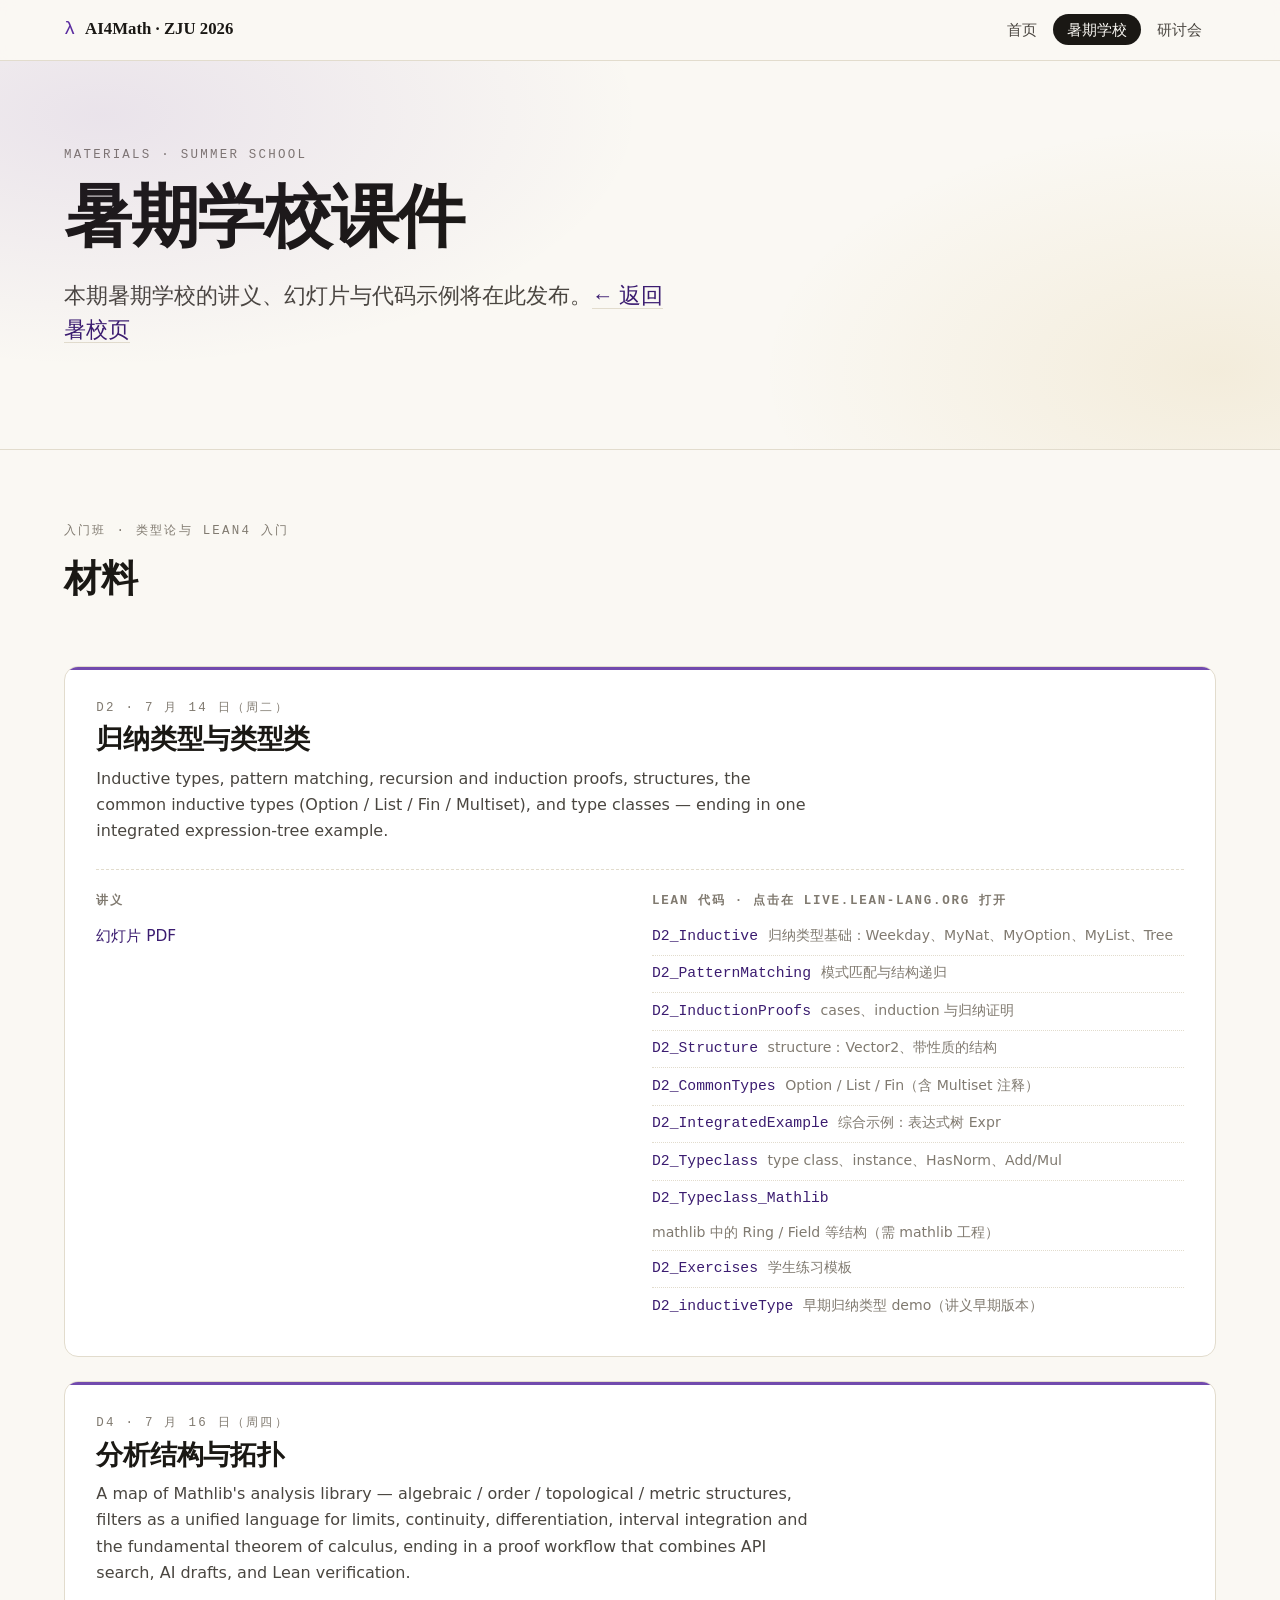
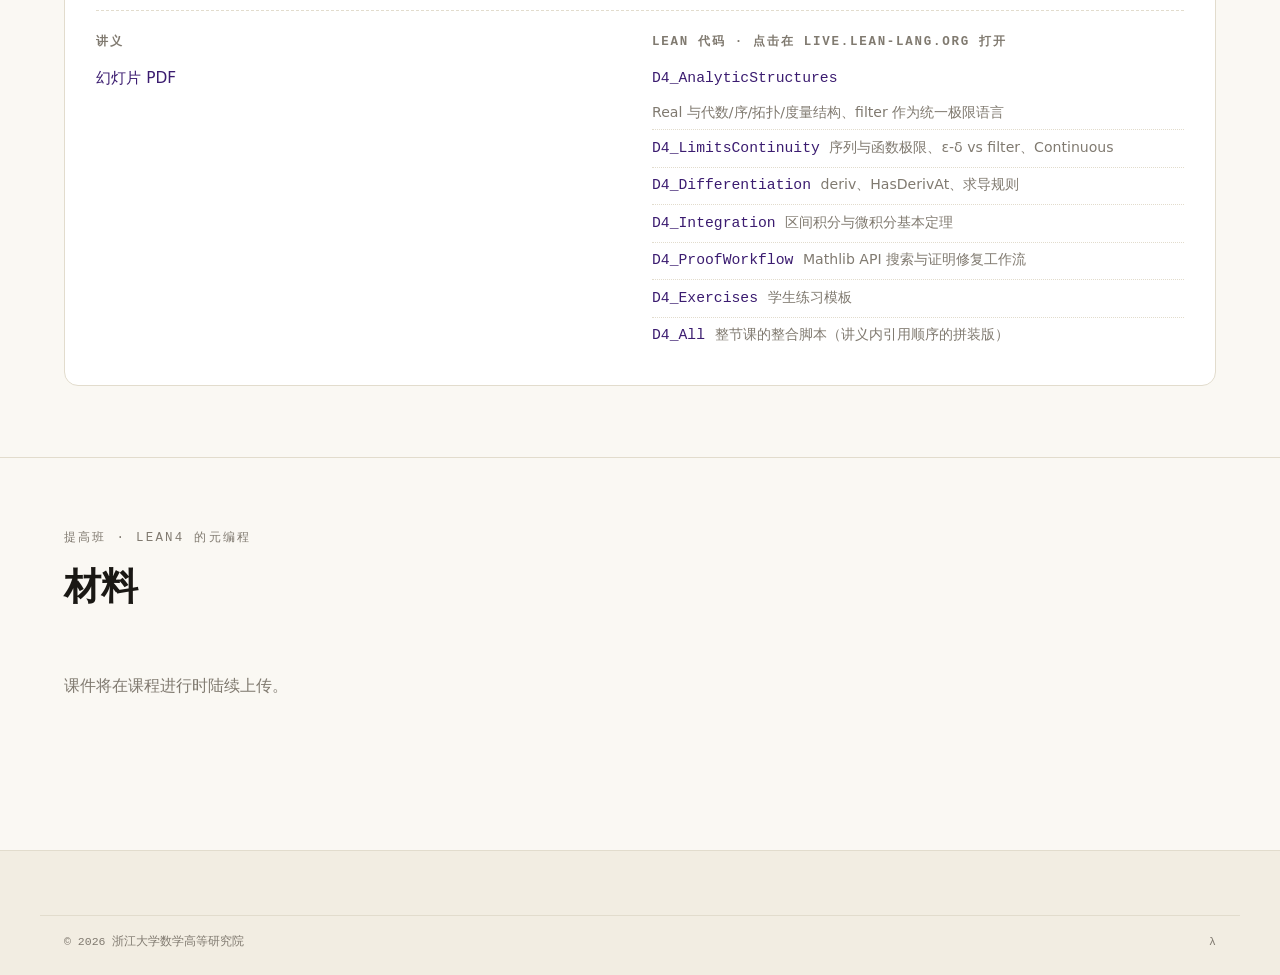
==== commit 503275ee: "feat(summer-school): publish D4 analysis lecture; refresh D2 with hyperlinked PDF D4: add lean4-intr" ====
--- a/materials/summer-school/index.html
+++ b/materials/summer-school/index.html
@@ -149,8 +149,40 @@
               <li><a class="lean-name" href="https://live.lean-lang.org/#codez=PQWgUABBAiBMD6AVAngBwKYGMA2BDAzvgHTbq4B2YkEAwgPYBO6EALmszgfhACboC2dCAHcAliwAWdAK4sI%2FXJOyiARkWqIJo7gDNRpCOgAeqPKPLdJzflgkVt%[base64]%2BDpeDJiuhHmCIABvSG4L4%[base64]%2FG5HkiAyANTT9qzysL5BtmWd5jfHtPdNyA3Do2jw8%2BDkxKhzfDIdoSfkUw%2F93UMWBgW%2F3yRP3usm%2FoAU2AotIaK9s8WIQCaU4gAAzB4lpTgALBAxLfK%2Bep%2FJ%2BgFHDwqKkOBADs%2BKslhUwgNMYCaMw%2BC%2BtIOTMOEQwANboCw3ClAABmSAqYjSnHZPgzHlJUrBCHo5A8NkPjtrKwzqJo2jTpYXi%2BH01i2PY%2BCOCo6BaJJ2QhGEERRDEcQJEkviqo%2BBAQJxS4CRQUmcTynGdN05GzAsECetI%2BgsCApRBKETGmbE8QsIkyRnA2CoeV%2BD7LDwUn%2FglP5LMlpbWmlj4ALLSMBqV3ol%2BXAWan7FT%2BADyOiVpWH45RANWVmaEAfthQF0rBJGKACK5IR1RzPN1VosH1VZIVhcw4cBw09WNvIQAN02dXNo0AnyzwgJNEbIrgyWaEwzA4tg7x4t8vzEiSGVSTSdJ4ioGyMqddhprik7UHiK6PSumAAZ1%2B08Id6DMM8ACM80AtysGDcBgPA6DEPrW1EAw55YCSvwqCMLKcg8NokVypFSSfFQ3E3YZZ3UgJwT2mkIkUNkZkRVF0lSXQGARMT5DqJKeN0PT4UQCo6ziA22DIvguDrJkciA%2BIrNKVwdCYKICR5MwjAbDs%2FCyOr6DqGAABiWvBcZkTRHgAQeMIzBbDRLAtI6w7yIoXgHJgRwTPT%2BDWYJvgCKIwQtNIqD4G4YCCLEwbhxAdqOrHTlOKIdY8MQPxSA22S5Gk4xq9g2DrHamCPqUewSMoahgIq4reYGdoOk6TAKO2ED2zoBVOFrmzbI4EniMwbAYHF248KqkUa7QdDYFrJ4jhAAA%2BcfoFJS%2FByDPhL8U0hnrww72uYTquu6Xp%2BgGQYhmGvo3pVj7HwwU8zwwFXfo%2BPq%2Bo%2FjAv4lgaq5fpB%2Bk%2Fs%2FWGQCiBMB4CA%[base64]%2FABKyV3OoWALSACqWdOI5QErqDYXhMDCRPFYB%2BFRGaex8BJKSVhVycPkmAWCLSADqdppFM1CJ04uThpBE1ZlsQ%2BdlrqZX4uoJCLTElmB8AadY5MvlBMmdwW2uBWIP0yD4PE8cnRaz0KnHpKo1T9PclQbwUlRjsAmGAIAA" target="_blank" rel="noopener">D2_Typeclass</a> <span class="lean-desc">type class、instance、HasNorm、Add/Mul</span></li>
               <li><a class="lean-name" href="https://live.lean-lang.org/#codez=PQWgUABBAiBMD6AVAngBwKYGMA2BDAzvvALK4AuAFtgJYBGAdNurgHZiQSmU20josVWmdABMIZNOgg4C%[base64]%[base64]%2FvEwfdsDbPYHADi%2FBu1F%2B70%2B32Xf3ISjTcnzmSmqAMAG9WqhBP3lugAL4QADaXO1ikUxC6ymor2wZ9wAF1izZaP2p6CDWuZQFANj1gBAC81R1lU2YwbQyAcPuOShDS8CYDqVTjGA%2B4lMeQE2JWl43reFosMaRG%2FkW%2F7SIBn7ARWHDgRAABUxYAfWmA1jBNgcVxVQcb8CHVMhUCoV4TA6GQ8CJs0hghHRmCbCAOz7JyEBmPg6A6Iqxi4ImlFGGKUj5qAEBgAA6lClTIMoZh3OgUg2JQ6BDEoPh%2BByNgUGgaRQvgyT4ICPlyAABuRlpmt%2B4UADRGMwYh%2BKE%2BC5hwABEhxDKELDIOIkgQGaCVJvUrDSOVegvFUinGQpgJkMCUhBsV4i2RA9CdRl7CaCGcjeH5EBdFIbkeYoFWVLgqCHvlBQQOFKLxfNWJLeF%2BKrcSS2oMo2BssUZzirVbz4HFYCBP81AZEYRonblYiBHlQ1ubc51Qudy6tENtAeDk%2BA9H0eHVXAl4yGsQQbEAA" target="_blank" rel="noopener">D2_Typeclass_Mathlib</a> <span class="lean-desc">mathlib 中的 Ring / Field 等结构（需 mathlib 工程）</span></li>
               <li><a class="lean-name" href="https://live.lean-lang.org/#codez=[base64]%2BU9OVfbk9AkA%2BX9biq8F1Kg6zUyg2oYZ6hlmkZKtUG8akC3c%2B3G%2BXQ1COg1ul229HzD2%2BzFan0KxhkilUwUiyUmyH2sOsiCR0U%2BmNQv1gMKRaKxeKqJIAeWk2SSeTAdwgFAwotIZtORN0NFQEAA3iZpMRkBAPgAVWrSDAAXwgAAo7sgG02Pm2OwBKLsQQvFlLTzvSlegnC2LhYscT0GaARuNTG5BMFlUyvV2v88eNiAABhHB6PAGYAOwz%2BMXqulGvEOu3k2j7DpugrzouOQQAAcmgn5lvyiRFjkBDSC2K4QBcVadj2faDiO9xTjQ7argCmGoMgc5vMwUAQUk6HSrRKRkaeyKJluxqgbiHTPlwnZYjx%2BFqHB56mAISG2Ch%2BHzIm84wU2WIpAA1BAACMc7DgJAAsn4iYhS6ScOwjSSkHxyRxEDKWpbGCiEIDhFEMSBHmKQ0I8qCaL8Tjwfc0LCBgAAS9AaK2REdvOvb9kOHxsNoaihSRC7icu8WggA2gAuhxW6gkKXYfPi%2FGHlwQpnuGpi%2BQFQUQKlKn3jssB1RAL73ulX7lcgfmBcgGjDhl84xU2clweWjz7HwRb1CFxHhbhUWsG5cXTdKuxAiCrF9ViOKgvibz5caRI0CSpUJqN42oPUvWZdFC1DW11JjRN1UqfVOwvq1GZ2VmEAAMoIgYRhUuYlhYNYSRJC4hjGKY6R8JhIOeXy9zdT1fCybBaNNtKcmgo%2BWJ8BuFmqSe3AaKjSmqYjigNiOqOmejdOYwC2OsbjAL3gTlnGnw1Nk4T%2BPeTIAgNDTGOUdBMxY7yLPGipHNE1i0hC4oMkAFSKMdVLI01ECaXd3OmC%2BOt3YrwuwBAACstmhGA3bNCSPD8uQNY5B5QNWFwSRmlwJKELYGjIFgFAZGkqD2LbGD1HwpBYFgkgiK4YikAHihoM0SjZIQVIYIcuhoC7VHMKjymPlApcEurUBFyO5NWTCIvKTgc6WUw6haKQUc0AHND1MIcf69k0iuZnS7JBoJvYJo9ilpmDm%2FXo%2F1Q2YFhWJBSSudoHmluWfC1CwaQUGaaHxTNkX9Qt9FM1LUwbWz215RAQoeXju%2F74fj%2BE7Lesv5Qh%2BXWfsW3V0jvPeP9iDVU0jsc2OwABs71t61EklNMKzET54UMvOC%2BGEsKUWovNWKmCBpYPImlTKWIMo5Xvu%2FQkD97470kvcR%2BGtTB0OQKhQyxkMbmUsveOcNUXpNTgQhHeABBaQ%2FYcDBXQjhU%2B118HH2lIQgh58UrrXSjsWoT8AQaIobtB%2Bmh1GaJobokRYi6Tv20V%2FUR4iNB8IgLATKqUXw7E0oInyGRCGyMGhLS%2B7pVHGnZqxXKuiqEAlyspOYfBCGMLuhEwhtjYCvWce9Ge0Q55FABqYN2INV4pB0BUTeXkChFA4Fwbs5guDDikRACKGA5xNBaKCOgHUMHyIBGUioi0OwbgELwcK5TOkJXabxVp1T%2BnrkWNgDgawNjbD2DcAWeSMDfVIAALy4Eg7C1TZp9I6Zg5mUwhm0HoPcAqAJZasUOZuXpdBhBNgmBQYg8l4TlOWWsiANymzKUWa8rg9zHkf0posveyBOAeQ2aguaQyBm%2FB8aCQ5TSTkyzheUqgVyuAfLMKQB5TzsTlOBaC95%2FJPm4oqPi9wmLsWU2hONOgUKez9LMm8GEzBLk9IqfC45qkeEjlZb04cHLmkNXUgK%2B4zUZzCTKiSpZqzvauEHhgIZd0gX0AJdS%2BViqPrW32EKbAhBHhcHOPQTQVEVJUBgI7MCRIDCSCTqYC49QsmgxSODNAGTEwZDhpPMAsAzV1nILxEQ8wDCQTNDMbgAhdBXHJRSbA9QIZuphnDB4y53luXsC%2BX1FqA1GRwMGz2HYmy%2B3mO5bEzR3Ww2wIke4TSCXkGPIs%2BwmkzUADE470BIEvYG1gSiZxoDQHYhqcDZGEPUJopAO0ByDm4IdWDM5Hk0EoPt2Ap5eTpD4OQ%2FgcwqGCEAA%3D%3D%3D" target="_blank" rel="noopener">D2_Exercises</a> <span class="lean-desc">学生练习模板</span></li>
-              <li><a class="lean-name" href="https://live.lean-lang.org/#codez=PQWgUABBAiBMD6BRAHgUwE4GMCWBnVu8AygPYA2ArgC7YkB2uAdGagIZ1iQQCSDV6FTFRLoIuctVp0IAM2wtZImAhQYc%[base64]%2BBRUPTGRttizGDc7g8uRMBHyoGcBSShftGM9UPZOdSZE58JwWqhFk40RisTiSHi5czFRcwDq9WQDZjsbiGWtBWTWcrXmAmq12p0qhBYP0APKFcYzMAoiAmuq6EgAOTGEAAFCjWJiDv141QAJT4iDB8aZinUzP0uj0IwSlNp%2BniAoQaQSjhW3X6qNSGOFgAMSdrPVgWebNsjIfbcYT3bLdD5npAzTaHTQlXwEAAzP1trgDqEKOhcFIKdlw6hUYEMQlUABBZy5jcHQtUiC3iAlmUQADaAF01e%2BP%2FTkPj%2BmQcwJUTWAIAAKggZAc16fpTwoc8r1tIDtRbW14MQ68326EFYBBFdfyPVFojyJ91zwO8EwfF9Hk%2Fb9Oz%2FACoOA6l%2FwAajEYYnxQwd9RIp9sNw%2FCQQAFkIr1519ZcRP6QFaVROI3EwNICAPThUGQfJCgURM4lzUFaTIGCID0jlJV5CAAB1gBMzlZE1IxejMxSuGUjQTK4AB2iANJKA5A3QRgbFEdAZDILyfM0sIAqCuhbVC8KwF8vJtKMRN%2FyDEd6GfMYYK4KB%2FzMycjGshcKPMGQKGkBtWLs3t63xZyXFclTzH%2FdxvH0UtyzVfKoEivy80Cmx4rCmsSDrGq%2BqgXzouGuhRETFByti%2FgSAahKBxnOcfUXLoIAAVn6OYFn3bKyHKtSwCoQwRFQPILEKKY6ECeA6HkeAvBZeANIgABvJxCn0Vhc10FwpgAXyTICbwoiwyCB1g8v65iIDYji6LMmGnJM5qoBOoR9xhjqbtLeRepRqAEvpTAzCg1HsH0CnKeUshMGm%2Fr0qYoCc3Rn87Iy%2Fp0vMPnPxgszqcp%2Fr4AF7nzBxxTzgeN9GcIm7UDuh68lYQp4GwV7foBhHgdB8HUCh4XYc3eHEeR%2Frb0YbW8UTSrpEK1icxhrH5aargCfGYnOrJ20uQ5yXHlphh6ZhxnmZRvcUvfVWGlnb0FzUP0ADZ%2Bk3AQhB3VSw1zhYC4gHEKHeWxDgwaV63yRyy%2F4b4uFwWmrFzGj3i8L46B%2Bf5ARBcEoRgWF9YRVAkSIixAkCAy6AocxE3lxuK%2FsbMkziegF473Lc3Lyv0w5Lg%2FrEDxOrENvHLMphW7utGTK38wIdQodWBnuft5P3I6xxgAiC94S%2FxBLfduOMACc3YoYHRTjtdOS4jAAHZ%2BiTCMCkNI7kwxoPSBAAAEmkWMIgHqJkBibAkZsczuCOLXMs6AHr9BISDaiYxODF3zu3AAarCYQ6AwKUJrlwDKPBbBcDcP0XgVA3gfB7n3AEwIwSQmhKPeE55J4RhsFQC8cRcCFkTAAL1zOI4yhYnJ%2B1RPogAPBAbs6tpDiMYMIHRIBdE5luMuOxDiEy6NmHwdgpRcx4O0YQiAnChAiF4VQrgNCHqLEahAdRmjtEJkWIwdicTbAJMLMk5qU8MIsAIbQ%2F6DDTaQ3fAE%2FJD0GFfi5vQ42SMd6Hy4GBSCZTCGMCiVBF%2B%2BpcmoHKUmE%2BGUzIgDwhAURZkVwQChv0EJ3D%2BwwLTlJIwAAOfoGlAQED3NlfgKpzBhn9p8IwKBATV2OK%2BSO1sMxUWpIc9A9I36XH6NcosC4jkPmufSPUoh%2Bg4i8L3J5byoBd0%2BN8P4sjB4KJHnCcek9v5FBKAc5AgJkTHggB85ejyHxPm%2Bc3U5ZgDgywlJ%2BW5M8IAsBkFuV035UUkuPAcPmVKvr7HeZYOudYCUwsIhGPIIR0BKAeQi0Qrz%2BU01xQ1CUZyDgcFfHc6lZLzgUolNKxMXL0A8pCq6HMSruVKFJdmJlogYWUuZTCzg6tNYQGVaq%2BAFqlCJgbtcu2UBrWLSdT5HMZkr64z9i9U62UjAky6jivgorKRhzGlK4lOq5UsjifoTYNKY2%2FHlSGqWCc8RvidSCRmcayWZv0Imlkv5XwfJZRWZNlNqZJRes8m5lbLjlD2lUXANRJBmDAEAA%3D%3D%3D" target="_blank" rel="noopener">D2_Exercises_Solutions</a> <span class="lean-desc">练习参考答案（讲师用）</span></li>
               <li><a class="lean-name" href="https://live.lean-lang.org/#codez=PQWgUABBAiBMBcECWA7AJgVwMYBckDcBTCHATwAdCBnAOkggEkUsAbDNaiAWVIDkBDHABpupAPLk8AexQieAGSRVhEAE6EsGVVSQyI%2FdBB0Bbci2LlVUqQDNaYEMDBhUmXAWI8BOCAHcAFoTq9AA%2BEABeQVIQiF6CoUbYWDGi3hCASYSp8WAo%2FMbU5PxYnnzZHDb6aGgpcT6ZtRlZOAn8IpFWEAC8AHz6LSJUSRAARl29g1jJABT8VfojAJTOoCAQAAazaGt%2BSDj%2BEVEQenvEqkgA5v4%2B6jhaKFQkgRA2SNo%2BUpSqBmg0ECCOYBOUnUxkqaAA%2Bu1ojMaqUcAsUpt5lCuvN4J0RqR6KobCxlv91pttr5dvs1hNksNtko1BotDoiL9%2Fk4gSCweCKRAYaNYnCEYgkfwuZzhgiMZyZnMhaKYhjhlioDi8WBCIZas5XNg8ERRBJpCguYBG4BSABUKIQEQEgoQEigZMReXrdAbDQkqFJ8iljfVxJJnRBXTk8gUiiUnTJ8asAILkMykdY2bY4aInCD4fhsYioHQcdY8cMoNZMgHlCDGfjkCAAb2NgCbgU3mgC%2BXIqiG9EFr%2FN1fr07fzPYNtdt9rGEDtKBtUDC7s9AA9RzPiFMKrOlmAVtwK%2BRUOd1uPCNtlPxSA81vui38AazCKDy%2BRwfvq3WG5Rm8uvY1OzF6HfnlzH46A4BmK%2F4joB%2BodvycoKmouLOKq1T9vqGroFqHiiIoyhGi%2BFp%2BIEwRTmOSAsLCmE%2BK6hFYDIDxto0ChKORdGkGRAbOLk%2BRUIUxQYQxkYQAAwh65AYDgxCpuYKDnHsRwVEKaz0coF7MmApYSVJ%2Bw1jhza8ixfZwraxGjrUNBQgkVH3BA4IQLODw9E0NASmp0k2WuG4mk8N6SPGLAMRA%2Fj8A8Tn7FCxYsoEwI3hAQUPoZmmIGar7flAQVcgpOA0Cghk6b5hogcZKLopi2JweuBJrOZVDUsw6gBZw4mqupmJHBOoWAuFbLRRVT5aVy85tgiUw2aROX8vQKVTGlNBdfOLmosZjkNc5VBQUViolQhPHKGAQA%3D%3D%3D" target="_blank" rel="noopener">D2_inductiveType</a> <span class="lean-desc">早期归纳类型 demo（讲义早期版本）</span></li>
+            </ul>
+          </div>
+        </div>
+      </article>
+
+      <article class="lecture-card">
+        <p class="eyebrow">D4 · 7 月 16 日（周四）</p>
+        <h3>分析结构与拓扑</h3>
+        <p class="lecture-summary">
+          A map of Mathlib's analysis library — algebraic / order / topological / metric
+          structures, filters as a unified language for limits, continuity, differentiation,
+          interval integration and the fundamental theorem of calculus, ending in a proof
+          workflow that combines API search, AI drafts, and Lean verification.
+        </p>
+
+        <div class="lecture-files">
+          <div>
+            <h4>讲义</h4>
+            <ul>
+              <li><a href="lean4-intro/D4/D4_analysis_topology.pdf">幻灯片 PDF</a></li>
+            </ul>
+          </div>
+
+          <div>
+            <h4>Lean 代码 · 点击在 live.lean-lang.org 打开</h4>
+            <ul>
+              <li><a class="lean-name" href="https://live.lean-lang.org/#codez=[base64]%2FPYB%2FF4ogIhAXEIwHb38A%2By6E939kxpsBi18fGuzg8J7x8lJbbpMZASADFcDR0CtjgM%2FgDeH5cNN1AB5EhiZQQqEJaySEroSQAcwIGEI9UaRxO6JhnHuJAIRIazmOYD6YFGEBKcM0khkED49Gc%2BEk4nErBEDnsEGQkk02GktSk1IAXs44QtWCSapZmXtWZJ2RAxdL5jRnHweBAAAaHM0QfDqan0VLoXE0QQkTL4AA0q2RNBInul2LxBPQnuFEFqpAIYAWZi6zjoRTI6GwrBokjIdCweQKjJA%2FSGECRKNSyBW7J9GXQDi2YBoAA9UMUFHoABQAZggekOAEoIIATIggAFYOwBeCCCTAcCUkcTwZBkcTsOsN4JNiBtjtHHuACCI7g8nvg1wBGDfdwcjscTqD85DRzpKCAAHgA3AA%2BcVKGdzhc1%2BuN5zN2sTx7ZteEAvRAJ3D492%2BNcAAYgIgQ8ez0eCHwgMDR3HDgl2iUCGEPRdfxXf8wM3NdQI3CDdy%2BaRm3gzseyQyjH0Q88sKgHDNDwgAmHpc0GYZMQDXFME9cNqQPOhiXoEMS0cJMfSrbNTluITJBxfEbXQWlGleW5KQjIhpL084IGBBSSBMg5kF4EUrNSbAhPs8zsB9BhrBoEsFh%2BMAsU8sz5Fcyy%2FOQeZ%[base64]%2B4iN3lqWHA2rb0JPaH0JR9i7oxx742x60qclsgRc%2B76f3m%2F9%2FrIvQNet9MQZ18HO312G2Nu9GHqxl7rytm2CdluLNWcaZa3qpxYnkdBFHwd2qcmIp4m8OSQ5p%2BJMAYEY7AcNrnCprBDWwBwyGCcaaDAIVgj0JQUT9LF1LxUSwypYwpLpOhZJWSbFNSWgHST%2BoNFWSqtQbQQQQBMB0FYXEyFQJ0p%2BLQx41FULymSQRZprOTmjQVoaUWWMriAA" target="_blank" rel="noopener">D4_AnalyticStructures</a> <span class="lean-desc">Real 与代数/序/拓扑/度量结构、filter 作为统一极限语言</span></li>
+              <li><a class="lean-name" href="https://live.lean-lang.org/#codez=PQWgUABBAiAsD6AZAlgW2QFwM4GED2AdhsgQK6YCeAdADYCmAhgWJBALIMYAWNyARhAAmdVHggAzZPQl4AThAAKDWRggBJNQC4IKdNghNBEfERLkM1VgBUuyLBKl0IsugEdyL%[base64]%2FADqsRIaxA6zAAGU3KReg0ILw9JoWFBAK3AIAAcoSmEtSAwlnQSVAoOI5BA6MkRhQIGSIAA%2BCAABgANByuUR6TQaDyAD6kKEQEA6WUQAA8vNJp3ONIIdIZTNYUAABl8CD8MGIFSDuhAABSAVg3ALs7OgAlMacnkwHQAB5VALSO2ICDaQC4hK6QxAzRaxHbxKQ%2BvBI4BUQggAF5BYgIzaAvbnW6Q2mIHxVlAsAVvKRy3qIMNzb94NMCJd4IisOjMf0E5FkIRCWhMCTWBTAC3Auv1jOZLLZ8k53N5AuFYuQ4ggPogdkmpHEknCyFuMog4UWWCcloMYu4E1X683x7wp9rYkQWskZxG4%2Fpk6NEFN31%2BEh5i6DARo6LpZh69zen6qABk4dreGGEbaNGAFxgma6RqG6aCj6oH5iBQEGMhRYlqw5awZW1YnHWMbwMgggsL6%2FqBt44RYchP6oee6F9OuYY4ZhADUR74cBYn2t4InhK6JHFqWEBcAwXKKfxUb%2Fjx8Z8Vhgl4URhFgcRhbyT%2BFF1BAVbHLWGl4PRjFQEpKlcOxKE2faWkQEmAkZqJ%2BkSTJxlkSykwVhZ1HWfWlqNoQLZtuRoWWTWXA%2BlQDCCEYzlMTBcGSUeHEhlxbm8Zh3mCuxIl6YZBn5na5XEXJQWKcpTjOZG3Gxh5XkQNhPkBVV%2FkNQpZYJeFtENk2sUwu2DnNapbVFR5ak9bhEnVeJgVDSFlFhVZY1RQx8XbYlJzOal6WqR22y7Ao3YYKQLhGAQdDIEsXB8HIXB4HgPxKl6GxgP07LeAEt33XQRhEpgBiqMaDDGmKJSJAIeDiHWYU1L%2BzoANqAAZEAC6BjGtkNh3nIniFPWT61s8R6EEcxB9sa6444TYrsiQEDVBgsjIOxNC0l%2BdAimAxpCuqECyuuyoMLKROeg8EJAlCU0otwaIApCgzvrInw2eiEBgAoD7lpkTi8CpSx4AwNAGKjH6K74Vn0KgqDeJU1T2BzV6Eng4TW%2FEpRJFysjloQQ5QMxsGsflrmRR1GFLbpYm4wTa1GZopGbVQ2csDYTgFEUTCqIUJCqDO1ObvQkRgxu9jey4aVWSjmNOinhMGF4YAgwQ1cPVCz2ve9sifd92ofPLYAbFdxhtGYlC%2FQr8Iz6YZB4FWcKQiY7SkGvWAAIIYBvStb2Yu9UHtfwa8fs%2Br1WZ2MVfrwn7fWBUKgpA0FlLFONoz871W7kE46R8npDOJlhpHXCk2beu87JfyjvBFy3VkLLxgQA4qXVlq%2BTAY1MyVErLQNPlWaKzZD7QW%2FvaJB4ZIx%2F13oA7SpVhLYMzodcyx1KE33%2FlgOy99aYry4SQy4rp4E5V%2FpwuhxVE4gIgAAKjXINVh%2BCay1XEcQhib8P58LQdwhiwjyEINykhAqwV2r0JKt1XSsj5F%2BSIghKxIEFERz9JEDh%[base64]%2FTlk2MMnGeqLA1B9CCPUYgDQEYJDKBAIIX1xD2CrFKQ8qS%2BAkCcH%2BOOxoDDml%2FLQqsMLnau3bLkq88huBMAsgQNkNAjg1joAEcsiwCAgGEGcbwwhJAEEwL2Zs2QoLfBgLAZo2A%2F6dCAA" target="_blank" rel="noopener">D4_LimitsContinuity</a> <span class="lean-desc">序列与函数极限、ε-δ vs filter、Continuous</span></li>
+              <li><a class="lean-name" href="https://live.lean-lang.org/#codez=PQWgUABBAiAsD60CWAzFBTATugdgFyQEMCB7HAOgBt1CcxIIBZYgC0qQCMIATdAWxIQUSakJKYIABUKY8EAJKKAXDFQZs%2BIqQoMAKiyQBnISPQRsARwCuSbMcIQAMoQDWZgA6YSAK3QBjOQB3JDwWJlZ2LkIAN0IRQg5qcjAQYHokPndxOWZQyPocQj50Q3dCPzM4ZDQsXAJiJDICsj8STKs8BNFDf216UABCCABiYYh9MzxAwVa%2BARwIJHwsFHKSiFT6Yb8WfxceLCRosG3dv32ACUJDaEPogEE8fpABsAAlGm4lgHMIb5teEp6AAqCAAA14mCOQggAA8wYtjKEzJCjg1omZrhAHLFKFZ0MlQWCrjc7o8YSgAORwhFGbEQTwkLKGEKNHAqMEoBEsLGo2IEDHgqkI4jg%[base64]%2FjhbwQc92cLvwDgAMa5KBuW47hkZQQAeOC%2FMew51vAKZpke94brCA7tl6QFyn2l5Oi8LpSCQgRYIGaRVvGsG2vAWSBGRmZ8lRhFXq2Hb3hA%2FaDs%2BI6vhOi6ft%2BvEAHoQAATGhwkQKCqGAcB25QLu4GQdBJ4jgxgQiReTE3mYnafo%[base64]%2BWMEwDTeqBIFgcq0HKbTuB0Zh8LQsryaIfK%2BlFYDNsxsW6YOfKpc1X4ZV1Ik9Ru4mdZhG0PY2IPXjFSEQyoUONcZ6ULm1OV5WuG7WZ1RUlb1aPyTd%2BGBTySwgBFkwyN86ByI6oAQGAkgkIYLKJGY7CCqDWnYigeAvXG5yHpQJDypQxq7OI%2FAQIUxSGECDAS9jOkPt2DD9clhkE8tsMLu2solQO3VHsjON2z1qNOVA5Ce%2FQ91LDLOC8OejIkCg718KFOAlLrUCgoDApmMHQpNa1xUQMuYIANwMDHdy%2BhACecjxABe%2FHF3ZGdZ%2BCZuPOQDb2ikpG4DGIP%2BzAsDVOodRaGyYBAA%3D" target="_blank" rel="noopener">D4_Differentiation</a> <span class="lean-desc">deriv、HasDerivAt、求导规则</span></li>
+              <li><a class="lean-name" href="https://live.lean-lang.org/#codez=[base64]%2FDTqiN3RkBip9SzNddDEATzBe%2Foh9Jr7OCG1eonIiTAmVDGwY8lpQAEIIAGIT7fRd3HIIAlVqm4BBCUQIZNoT3yY%2FZ1vVK%2FIlTU1zAn2%2Bvl%2BQIBQOqCXQoK%2BPz%2BOz2MLw5FIdyq6Pg%2BgK8LBSKxl1R93RmLJ11xEx4PAR4N%2BxOhlIxxIe8CayH0qHpRP%2BpOx1wpgvI8FwnE4BxAhzAYwgDTa3VoUAABoBqIggAA8%2FhBcKRSGwADSCLUq1KGEImJl7ZHAm5EKKXCCWiBiAj9DBLa3XQSeHgQFW4FXO%2FgqtgqrSIWQGCBsazkWQkCCFXDDMwgS1idCEXy26rdY1x6MDEIxyj%2BEYmAImPjc8hTVBmfC3WSp3UDZ6vARiV3YTh3aRbEjoEAxbAEdomXzXXyWciWfRJFJgI6nc4AYRI3OosgElmQ%[base64]%2Fbif143BjWUzVRPE%[base64]%2Bbrz38XV9GGQ6j11MwwBKGRXWUl1O3bJZpwGNgrS5Pp%2FHQJYghCANAojMAT1XGziv3Th8TQH1MzMf0iGU6dyFned9GUZzXJRsbxiR%2BV8WPdzERi4KcJ8nLRXG%2FRoEuAgokeZLx36nlAq8gU7VIVbGfgan4FZph2bJjKSSyqmEtp%2BnxyZ5LKAEEWGU5iXuYFixcUsNh4BR%2BBpYZuX0pVym1YS3mongDXIqN2LsrNg3LfMTW2AAciKlBu2wZybn0ca%2BmeiBiu0dcQAARjfOhEGUlUBGDGNOUIZBLF6pr8bqbTA61CAQI1Ytf1ITVDOdZUIFprgDZqR0AyMsGwA9sRvbmP2TDxoOQ4AJgjqAo4DYqXezwQVWNS10%2B03SBl4%2F8jIH4rYzeTO9VoFAwhydhh%2B%2BTo5kVXgPUMJpCggIHQg8PwDCnEhE%2BsRzmspbbWGv97pkWkBkO4JZzcrkx9purdSBOkxEa8CJoUOwbAHRfzMN1NA2AtgZCxIYT2YBOjSC%2BO9CArAq4eCIHjMwJQbBLismuCAjxy4REuPgdAXVkHYC%2BCAN0HoAbOmkJgbMbkpQQDABIIgV12AiAwQA5h2Yu5nSYiYYid5FIcQzjpLOek%2FzGkAgPMC89cDQVghJBCnELKoXQsgTCV5baSxFIlbkoF7ASVUWREibAqI0QAk%2BeiYB6BZl1DwbaGgFxMOwCw1AqdhioLbPvOqidMLqlkRPeRppjS%2B16uQJY30AJMG4f0WaisnSiwwvjdBRA0YrxYOwfGWZ%2FT5BAX%2FXQMYYz2EwNgpYl5SgAP4Hwbg%2BwXQBDEM4AQ6wAjCNDn%2FAIDkAGnWcpaYZBBcltG8dmAA3HQduf9qGoM9u2Y2IBqaFKRjMqAABmP%2BdxihdCyYxC624MCFDQIfYIoQVSg02RAWAf9xQuVkC6CZPjeyXWum4I6BDTwrQYitGAsBQpKiAA" target="_blank" rel="noopener">D4_Integration</a> <span class="lean-desc">区间积分与微积分基本定理</span></li>
+              <li><a class="lean-name" href="https://live.lean-lang.org/#codez=[base64]%2B6BgAXAxQAIxkEApaPsHlGRC6qCUAG5GAAmd6fb4hCAAQUQg20rDYwkMrCsJHC7AgAAMAMRBDJBPDYkFQADM71YyGaWgahGUtgcWmSkioQgaWlJEFg7yooWxXSEPmxABocYKfNRRbFaFNZLhhNoaMgCQJRLIIDxcOsVGouQBWd7eSg%[base64]%2FBC99nwD1C6PZKJeSuo3gl3%2BtUvbv2Mv3PCBK0IatkCAn9TEMfgtAqSCiQgABhdNWAUBwbS0BCL0EWY4mwiAAAlqC0aBPS4OIYVYAjsjHJQR2rXRkCUScQCnMARwgIJCBIrQxUlJk5AyWwZSmEi8CeMAACoICwdg2A%2BKwNX4LNEloAB%2BaTZPkkYlL%2BTMVIaBRNJkwY9PzJFqwMIxYi1HNNnHBxKDFaRkhtUI3DuR8ujQ9MTO0vYsTg5BamWETih4SgdUE%2FgHggXBcLFCpH0HRoxQMP8gjFJQTh4Zj0obJtNJPMBp1nedwVhbQ6WUVcTlYOLMyMdDwmaErb0Qpq0NoDCmXgLh%2BAIrr0Mw%2BAmrggiUOanrMLIbdBo6i8pu63r%2BiEBwJzAd1qCFSQAAogggOLLwASiO5DUJG209owBwbjdc7LwgABeAA%2BCAHoAai4s6HmezV2ygCU3CZHUDsuma%2BoGub%2BCmYbIa0Mb0zgk6GG23a5Di5arqsG67o%2Bx6Xveh6ZLdX7%2Fo3RhgYgUHaA2cHptW%2Fr%[base64]%2F7pH9dYeBaHYWC0bdHafH2txDuO37GG9vuKggPH7sJt6Ce%2BoIzr2wBWDcAXZ3YkP0%2FN7cfeTvJgGqcDSUaa6OnN4dxHofmhuVtG8bWBOju68LgzzngvR6K8oBr1lP3TeOsCbHSJgTUmF8z7UBQVfCAMk0F30pkDR%2BIMX703fszVmG1v442ZgA4eG9qCsXYuYYoxQNR5QGicWuWYICICOKEQYgxJJQA5mrBS2IpSMBAO9Nw2JoLQIqNiREyJrIeX5JfKUOc6HlW5O8GE1VS52grgIciCQ0JxDkM3YC8lSKGKooPHuFiyJ4WsX%2FAidirHj0fCQAixFLEOOMPNEBGNN4PWXkdVeRESL2IolRWB%2BNmgIN3s0AAehAUEEBvqNEPik0mqSFxnSCRTQGEB5ImMKVoOw50vERMoqELeEBYlXkQYk5JGTMEfVyUdfJoTqa03pi4nx8B3HJNaYwIpQkBrlPCa46JNw6lPXiWdF48COmQO0Pg5%2BYNemRPHmMsmD8hQEJ1OwUpMMpgWEGnnMADCrCjH%2BOgKY89YwyFEIIEQY9mLVn9vcCAthJTOEkjJLgGBxT4LkT0CQfEPj6yhL8OQ21oS4QolLYp7o%2FCUC0F0dMIIZKZj2SJbEmS94LjkWnLEJAdKRDDDEG2tQeyYpkNSHEsw6YTwwHI6QthE7hDkBqOqDoAXhwgMilw6L9auzkDlSgeVEj7HpAU%2BwDgDjx1CFoRoRhehoWlYQZoO4MAYE9KiNRecNGGmLjVPRpw4q0WQOOCFjFmLKDMT%2BS144GJ6DtWQWiTElDwGZAYGio4rX0VHJ6wg7qg12tHhNLas8Al7TcMEm6hNABJhFeCBkC9qAGoiAmChYhkDmmKQFZMXoQAAAztPvngoU%2Fj55yFjZqLi4CQnLIzVmm41Bc08DFAfIte0%2BAgHPi0peSyVl7LWa%2FPaTrA22qUKGqdhAI3VLjf9NBm8%2BB%2FU1IfQdP1uZlQLgANi0QY8MnpkSaudCqdgIBtTRzlOXB0JVpxgCQjxNFAd67uk9EEb0ot6UbzuMUtw8KjEUQsgo1EUhkD8uxd5K06ZngE0AGWEgTskvBOgk8EDAxa0VlD2cWOwpbSo%2BYHLQklFzYgeohr6hLCkkQMXhRFchsQvBJGASq2IABeEBENsbQ3IixtGEXGIY6CKSbHmNFyg6gHQ%2FLWCqH40B4pPQ%2Bggh5MO%2BeALmgahcBtbqGxBWouFWkRAkmuh5nkWuHUj5siSWxDZqgdAo2gJrUElNjbIEVMmTUmZiC9rNG%2BihiASTQTNJkntSjKG2lrtwcePtOgXQksxE8KAIA%2B093cz4sgUGxEpZbheNLmzjlZdnDl6j3jNn9NTEl7L5iJl9IGlTXA1IwA2exBh%2FIZrdI2tVumUuzQqAYA8k6bgxTYvno%2BXmIQ7wIDDEUs%2FSgt1lCLAglodgpBdxks8gHQF%2BwbiRVwxkXYGrmj7jiNaW0irEQSAZHK5wcgM5gEUCd3QUt0wQo8NcA1O75wAHYD1QbVbqZMGguLnm4GHe9vM5KdjcKGaIfB2iaq6FYWWgL6pWDgrUCSDBFwACUaByj%2BACA4ZsIDEAI%2BwRoj5ZA6H6Cx94eIctyI1EZG4ghxBrD1lcm4GpCchrAEXJcypVSLekxkBU9dSWSbkE1bioMXsuGEHmcyNzp1gBUygObnpYTwhJ8IDk8UTEQbuosQgO5X6s4UDB%2FWJhjUAFUpMCkfqyiDDu9kgukCXekQtkB0i4Gx57tATD7qm4C%2BUth65RlRfFCDvEHBCg56KlQaA6Zim%2BYkCDGA65vboAAcisJ6NAEHozMhOCYH7EBTBblCDCBE7kfD2RowB5i%2FWgR0poKEX2ralcG4BVwT0BqYJo1lDAWACZMD8xTB4oAA%3D%3D%3D" target="_blank" rel="noopener">D4_ProofWorkflow</a> <span class="lean-desc">Mathlib API 搜索与证明修复工作流</span></li>
+              <li><a class="lean-name" href="https://live.lean-lang.org/#codez=[base64]%2BwKGFixGooAAhBAAMQs2gZBiOACMPHy7w83gCjkoghmTF4BwgF2oLMwqUwdgggFxCMByhVKhGoYgSNXyjxK6z5cjoADy6AkGD1Gpk8kUKj6ggAyh9%2BtaDejPOg%2Bi7Pu7FfDEVb1R7pEUJHNWP6lQBhUqefImVibaMQOPFChJza8Typy3e6KpgASZFw0Aw2GiOdT%2BSRdOphWU3XpYCZYAAiiYCAnSlxqHD2BByPK8oUquIIqxoqgADQQS04S2%2BVLCjj%2BNriSpekxeLGzzfMEwUSEUOeDshgZx20Q9iggNjoKojLqoYaYBbqGWtkDMtkc%2BhZBAABMPCiDc%2BjsPmUxSLWtKtMwPQrNKlxgOkZDgY4PAABRARAPDKgAlBAgAmRBAACseEALwQBEeJQLg7DoHiqHIOhcj6NhADMeEqkRgAQRBATqoJ4hD7JgmAQFh3I8YR5FUTRdGVIxzFoRhknIDJRFYZoGk8BpAlCSJ%2BysJ0WEAAyaRA3JETwFkADwQLp1G0TQDHoEx1CqexjhYbpvGSTpPH6YJwmiSZkkWfhRHWUFEAOdJXDOYpbked%2Bv7sj8XIQJxoHGF2x4imsLBHieRzXP4TBfl5%2BhYdYll9lADThpGkmHmi8A8YAqIQQJRAB8NhEaEZKSYArBuALs7A3yS59HKZ5rFqVhVhRXhNBNWsLVYW1jkyT1%2FXIFp43iAdE1kDZSWubNLFsTVVgSctDWNWG60dK1R7bfhu3bQA1BAmDHUdo0TYtEA%2FX9Z0KRd7nMUyrIZZygHcL98aJv4QjIXN12YWmyOZsmTCbW9fnKp9%2B1Tcll3VT5d3%2BTw6YJrjmyve1O19b94PTUpUMYwt1OybTONZvjW1EyTINs2TkOpZTPF04meNM%2B9KqiwAVI57Pk1zaWw%2F%2BvyOGRPD5pWoSVtkVXzd56n1atEAlmWFZVt4BNomjH2s0I0XvedM2a9LWESUTNnW7b5YFjmCsda7%2FV%2FRAFlORD3tS%2BbNUBytjU26WIeVmHTsQC7StuxAAB6wFabhquk3HHMpSpSc%2BSnD1QMH9vZ1tefEwXxe4T97uSWX31WURlca6lMN%2FplgEAGx8jS6B0nkNJNoIlUob7S3%2BZtO2AEmENPW1hgDURNt%2BTiIQhBkHOzBqz1McSwnNeY5JVhRPdu8HxpR9kCfERzuZmlEdRkVe05one%2BwMoi80Dmnfeh80Qf0IF%2FcW1EsJRBAADVWd1AHVwZD%2BbW498AQAAOw8B8OwOwzAlA%2BAgPMdAyhhLozSmAAAqnggABiGRUzC5zCnYIsSoJp5RzkkJQ1IQ5a6WEnNOShnQvRowCGIKhNCRJgH2N4GoaNDCmHMCKSoNRyiVGuOxbAuh3y3i3KgOQ4hmBIggJsZ8wpfqaDiGidAJgkjUGYe40glAroLXrkHDOzdHatxZv1LCaMfoxU7qXCAqtfJi2soPG%2BQC8TuOYecFeaxPJFW%2BPDP4QA" target="_blank" rel="noopener">D4_Exercises</a> <span class="lean-desc">学生练习模板</span></li>
+              <li><a class="lean-name" href="https://live.lean-lang.org/#codez=[base64]%2BbIxKUYEADHCMjGUAHcdX79dKwVAoNLYQcImITgmUf6QKSAPLs3GkzC9OZkpQtL24GmEHSGAryIolKzUNoRQxNE4SKZWImoYxmNwdP5RdJwYB2DQgYAERzONyeby%2BPwEAR0E4trtcFDIDcPdXyGvYPxsAqxe74MAKMIQb6sVW3%[base64]%[base64]%2Fo4ytqD8AArTBYju%2FbEIiboIiMCA%2BKQwmcZJs8aQJomSbLDrAQiCJybpslMEZ2gCBAEAocMIjyHETdDEkahe1wag3H6sRR3CBpxBXTY%2FAgfZKFEB5Z15mRKCELo9F8fZ6iGApEfCAAiHijAl2NwnGS1TWYA4zYgA4aEosAeaOsghDdbQOQ6HBKELSgKLmR9y2kMmPa16GBYoF3YRlsgABoID8GsugtaEheNyk%2FY6Ni8F26PZB1vXxANgZjdMZGzcYbADBCY2fdCUQAC9MGd12OCeT3EO932H0d5BpEuFwCBLxs6gL1qdt7UWE5ljR%2B5bv3w5H0mkIH7x%2FYRopg4ozeV8HkClFUYlBFJF6j%2B3v333eH7r6j%2BCwEbCBFDiiBqHDVv%[base64]%2FRNT3FZIaQE7gzTWnKI6bCMRgiQaITBpiGiBpeCnzAkIVOjD2isReinWqKpnJ4wILTSmsgFDUNoVfdpmBWYPPvmc15XYPnEyHlwg4fySa4G0JIGmFN%2FleBAsCgFqo0AyDCOCwYmywAACUcCSColAOwiLAFgPDMgQAgQSLEAEEEdgCDkGxdCH%2B0MOgnjcIwaI1V4jQ2uZwOwxK7DJ0IKEOW0MOwuAZewVALLM5OQ5cgclAilFpOcX0yw0z3F4uRUMdRjAeLDJ0RAUxCTYQ5MAKwbgBdnYkIak12BanLMIKIDUEAWjWDWLMfF1B4DjB6fK1xJIlUHKRWxNVGrwjwHcYAVEIdUJIiPo6FChXHGsiJa0JUAbUtjtQ6%2BovrBjwHCS4OxYL6yHW2SImiPBiACg0iKCQ4gIloxANgWMRRDCIAxICW5sL%2BTqSFLw1tpaO32rCl29tLReFoCdaq91qjDC8DbYKQd9rXEBq1aTMNjT40tOtYuSw9rViRG7TOsgrqJiyt6Z6qpk6d28LnZqoN2rdVxpCauxN66U1brUtO3hmaHhsUcbxN6rhPoCAuj9a61JNlHREeI%2F2SkeSOSnWWrSLaEHXx%2FS4ZknJINkBg0KEUIGC1Si6bwDFywt3soHCUYyPJFH3P%2BY%2BQFlAEXpuoLCqN8hYWgvBSx3NAZuS6BvE48drj2QntkPRi9gaQ1LvZJGlwIEY0mok3e1pSaN2ppHX699dZs2sfrLxjJiqPHKuE%2BqzVQy%2BJLv1TJ015mLXybXbazdnQVMZrdYej16jLBer008VMQnnUiYXSZm9WTPi3vUbGqzIWTWuYgEFiNK7WmYMNnk%2FTPnDPhGM6Zs1FnwsWaWQm1Mimn32fo%2Fuwg8XDDaHcyqv1vmr2LpvRGyzGX6s5fvXlx9dnHVFazTmtjD7bOps6csaQ5Wx06ciCewgWgDPzrS3VqLy6GvmfUSSILFrYslauGVirU3L2BKXfVrLYXY1NatV5%2FL7W03OrU2xbrNIoClYgIln1yXpu7YCxlw75q1unba8porbrevJvO%2BVtAg2HvwiBlsnZLJpS8HlFZJUxGzLtBWuERRL8ywAEcWhhF3Ipbk1LLKKlwCAc4kk7KyUwJ51MTLOB7AOLrQn1kIAJPKanOnboZKoF1nYAAPi0eBd0OQ84gA0xnDwKWEGI7ZaSFOqc4sq2A%2FnTHzMSYl98HiV4Hh1UgwThU1kQDpC4ZYaX9lKcTfki7VWDO9da5Z6nU0fxYSBD0J%2BM0xJHZugWERLIVc%2FjYG5ebvlfxwxO9Qd7uoYC7AljOFLqSpu5d%2FAV0McMB2Muq4IBiDXANpB45cNS05xIycy7wgnuw9SIA86ybzbAPPfK8V51XiQwuGmG9ahLqAsfycl%2FN7i4TKfjUAG1AAGRAAXUy7G9PaPgZgAxFkUQ54ej1QgCoagCVsCMAkpCowW6sB0ByvAx6vYxwJGULgo4is1wq2cteKidg79YDwM5vjkXvXedVb5mbeqzXD7Hx97LJ2IA0AgCwA78Jc35FwOBZ43A44SJ6B34xgUE9AEhYYVhOhv4%2FhB9R8JBfILB34s9%2BgJgEYbhtA%2FAOBtBaBpB2UZV80odhJwMMNNJdYKMt8S0B1O1KMSYGDeE%2B0ODWDX17Vh16N%2B1%2BDKhBthCNIh06BOERsJ0%2BCJDZ0Us%2FN0trMAclNn0z17Visn8Ml3MglT02CFD50at%2FNw0vt2E%[base64]%2B9PsVcQiTiJBU4skh9nimBhkQB1jrjJsfM7if9x9ZMQjwx0ie0LA3BLAfjBjbiFsst1VTVsjXR35igrwuxU4L8thSpaBGBxB7VOcvd6A%2FAA5E96M69pA7AHCyBAhd8coaRPRugWpMFwgeImUR4t0xdidW9LB0gWBcBuRrxThFEkUIAkMUMuQ4gGCsMIdQMmR9kYBTQtp7ZrRUd9oEM3kRT3oDQTQzQLR1JlTsModdJIY34XAKpt098tcZFKB64uwFF8YWCvJhhYVAoyBgp2hhg%2B0Id0VMUt1pI7YqJXhPIQphgPjQ8kDoZHS7hDYkZLA5FscNBAyXS3TQpGUmAAByRpZ3XArExQUQWsXgOwRgQITBcQSMokQ2QstM3yNwOwJ3DQMATwXAXWM%[base64]%2FNqwSV1gAD0IBmQclmQfR5tEKWsAKUKgL0LqLeLQKcjMLBMWKwo2LIjuKIADQcktFoiIAeK%2BK%2FykKLCxKKKwp6KaotF9V8LZS0Bi1%2BQ6AiS%2BTOgOzewhS5Vn8mKE95L3z512KTDvzNKVK5sfzXF1LhktK5tZlhK4sNsHtJLeA3LFKvzlLVKArBKsktL9EwrzdRK1hUL7zgLJKTKQi7sIrdBpBoqDL3LNVPKl1%2FKAk0rvs9LMrxLKLxhQLVCCs1htBqKzyHsnMaCCKIoDloYk1fAWApFcFwhjwaxDAAFdZBqRZgyoyHL9ptM%2BkXKIBHTYqOLvKUrhlzEBKNLYibNmMZLnyPNVrgz1qvL4q%2FLUqdVfKNLgqgtFl%2FzFwzLHRdJ8pJ1MEOgQB7K6pDZWpKB2oW0X5Z8KB%2FA2BK42kPV19N86Yd9qAz9M4OAMgD8npb978cB8AlrZLvVzcYqPzIj1FdYHr9Etr1FdrZLibrr9qoAgCNBQCCBwCkpghKwsT0D1QbKTgAzTr3T5qv5wxCzyrKqQq7AYkwBXhlzDZ0CBbwg24l1ZatKRaxa%2Fg3K0BjxJzFrv1NTtTFS9TaxsMRFi1IJkpPRrx4ND9np1SkNYAjaUo9bpScNHRXJIYjbKA5FEp3RDg%2BAm0W1eCXa5EbbigF9YUrT%2FakoUp0AZFw74AyBD9g6kpXbBAA7BA0BI7Dho6hA98474pkAk6I6w606jyWCQ7E787k7U7BB4AxCvS34QF9TCA7BABqImGTHGwCAL8HOMzIXFZUMGLqOHLqOGoFVnFUgUtErF7u2DgLsH9zQTsACA0EBFHHEHTifC%2FnCC3HIH6BAFCCRsunLtrFTnTllnLkWBxjYRIuyiyBcGEDAHeBmGhAhJUi9ubRpy%2FhDg6CKF1geEwBAGgnaDPDYBbLbMFP2h6qZFcnoI%[base64]%2BO0O6x0x42iurrVIrO2REulx%2Fu%2BAVIoI1Fb4UaGAlIBgE8SgXMk4e3RelNfEhnCWHCP2MBK2aqLoLBce%2FumketOqHRu1ZmxkwwPEhKcuok3wODQWFoJwNaKoN%2BVZB%2Bz8ap2B%2BtMAFsVwPm8VRtZtRyUatOHuusV8WISsWMLjP4Dg9W9Rp0Cy3gdXYIQ%2FN0BKbeqYMiEEwQVs5AWdfRoG6fV0GnHKI4MgTBV8DpjKIgEAU6M4QEfmossPbwyhboG8LzX4LJcxJuo%2BhR2EDu8edbUsua8swwQszM%2Bs3ZpJHoo5wwdA05kAcRS5%2Fm74DM8xIs%2B5sIM4KALhjBtAdu0Mm634PBh8Hhhm6GJZ5GhBPsDsXiU5rsq%2FNWa8EAAoOsfk%2FYKoGANoHfU%2B%2FoVOAoIoQmRKG%2B6GU%2FBKDE5WUWCIdaFG3sT8HlqlAgQMqxtxmx%2BV%2BABqwy9oYc8KJWhwJxnx%2BVtAOivx1V7QdV2VrVnOkxvxzADHOxvweAb%2BJV0qilY17O8hvxuii1q1ilKc4RMBtAPq9mbl7QEAEepKEINqDmbZhCdwJGiQay%2Fk89f69qS5SVv2JGcawUNYRuuRnhzFl47lKwcgzhaQPwfmcg%2BlsAaGka2G%2Bzfl%2BGwVjYS%2FYlhgBBWp3QIBXAlfagaQVRdUsBTIQ3PlwwCqSgaMOMKiGicqXRjBSajYDIO4BG%2BNjmUW4SXYf1i3PAd27x5AEAfuxG5Z0W3SGBQZ0BaGepkjPoy0cqUZuwcZ0W1yCQSQXKI9gYUNtwUaSpppj9GVYUq2pOu2%2FNFCIMXgUMbEiMSqOMM2p6RDMMSMIdqqeMe2nZIMPDK6d6CxGGH0qtiFrGU%2Bu0u5FgsmXgw5c%2BM%2FH5d5Xgr5R%2BN5WFYYoFAjoQ3gyk2FR0500q2FP27VlKIOr0pEmA1OFsAch7LORycgIwLmgMTBWJhIUWHKDoAAfiVrE4ye7u3Sk4blwDk9eEBCU9GP6LPEFWRjjMwDIU4F04zksBzKyFjbU%2Fk90B5arTYT0CLa3QHKxVfookoSeSOROQ5jOXoWQCIWKC843qmDk89YdpAEQ%2FA0QCsH2aOHnbz0aOnXLUMf%2BVBN3WK14NS7fULrZkpLPPELBJvIPCOqQfcUpMKI2sC1vWpvMMB08My80N8NB3q%2BsMgZYacpcTK8UM%2FyiPm2q4ys9UCN8IaOa%2F3WyJfjfhylCEm9oWROA5jpEAgDNjtnUgqdUkgbwEZRgY%2FSpea55UckabIGACxNaFiHEDZu8OgZ2jWh2%2B8LQGdjfnZAxtm%2FQLEDLeQEyD7PyEP12CZrRLTgzljF0adQvZ3i6ZPr33IGoKETC8Q7lKi7IBi%2FqGfd4FzwnoYFS6S%2FXIeVy4cwY14Nx%2FS5YIJ6600yfLczyNTAKK68iMq%2F21CzKMsGi10TMP69qIyOSKa8CKzRaNx4kDJ4p9%2BPf2p6%2FKyRKNhNjXKIRNUeQsypG6G84QS%2FZ%2BaNaPf3aPg%2F%2Fe%2BGmb4Gi8EFi%2BR%2B5u8l5uS5JmVZ3PPJYNN8Cb3NKqMuY%2BypTLy6OpctxtKvOqFvuu%2FP4qSpCqpoAPu20DIAx2Ytd%2Fxrip8u0rJqSt99yxavOyyq3MMskoEtMoKoSyapKvt9YtD42qqp0pa1j88Mt6apT5q7UM6AD4x06qKo6JbdQUsHbc7dIF3DAXSEyHU09EMFZvDEagbndiVodzsEU0CHrlYEuQLkPfFRPYlu7NhFKhOHVlwFFsIfoDaYBfJsq5xBB79ljHE%2FWFXExJoBO7mCX%2FqDLjsHaBsDsRudGimEB%2B5EnaR4BrDYdwSH6jn9Bu25ycIUwGIQbjP2vqgAWtOc%2F3NwNvHaQsRdeusFYDqW2gdQPYIDaHgh016%2Bt4eiPOLrwEyaUMfaRdE1s60obR1Y6jjJ1ma3wE2EjqumIJPCUkbSNUwsjdBvIyAJnFQyAjCAEI10oiN2uuRRBgL1cTosGB2bW9DgzxZWZCG0vEhuojlbh1XGUdLNK4kVS0Mck9DZpIw1wrM91GiHd6tr0Nz%2BADgJQBYFy0GgBsg2BER%2FoDSnJgASAgsMJgnEzDZgqI2sXWGAixLRkDe0Ef5qezGIoIX6CQY8BZztpQAskgAMsIKa1SXRFxWEiEt%2BmI6SsJN26DTcEaXfbOKO1ohBDhkD1YskjGn5%2FAcQi7WiLLWCFtxwhGQ35jzXcF2BmQzwNuIrX3a%2BCI8RLM0lkNXJkAb2VQQaqaEcHQxOInCNNgnHf4L96yINefBeH%2Bo9DkEeeAgKAQfyY1OB2NGgVADxoeUCaRNUIeHy96vB%2BklNPPq0k9gGCeWIzbwFTj7gsEVaj5KAEcLZgq0xCZw3mNb0z6J8GK1wo6Bbxt7%2FZ2wlAHWCATvzwD1BmvTqKeg1C4xB2w7NJlvl8B9lzBYne8JYCFZBACQogcQIkITZjRiYyQiAARhCDQwV8a%2BXiAKyODaAhAigX%2BKcCXZXst8gQBINJ3CA8kOglnIBPykMBYj0AOkKoGWBXbeCiW3QJGgwB34%2B5GiRETdFrk4gZAF8SnRkRoFvahhMAW0J%2BuD1pJfwh6LJJQKgTWDUi%2BSNTMAFFAgC1AAWSaQIKNEH7rph%2Bo0BHrr0SQ2JBAUCZUgVCqBXMd2JLc2q%2FQrSNN5A13HJoDweAqBU4PfZqGjw5AY00y4gbuJwCegx08IXUWprDDcCIBm0gqYVDGVWrFAN8MSU%2FnfUe5rskYCQVWA7AOCftv0UHUDgxXtooRkwsOAaENAWoPQIO6pdMLYOGjqNkwSHV0M9FPriomIwgeETKON5HwWC68c3mzG0aBxJElAWFIRxoTEcXosKcjhEBI5UcnwNHFgknny67olx3BceLRWDJ28E%2Ba4lgmx1NZmNOOL8AAIrY42IN%2BAgME1pztJ84fRCQKQX2Cpx0gWYdIOVG6ChBOA3IOvijH%2BgctkYAaTXLgCM589zOeZWlnsy3Rz8VguCWYFD2nIAgGx4GUkIuDYDkJjOvEcek0LgYzCNEAlJVEYhMR9cOAHwmShoi0RKpRkviEkOokWR6Z8J%2F5QiaKCd4DJHswycieMjVRTI9MsyOpCLi2HWp6JjFJiUMkKQ%2BI2JfDJVFxOGQLJVG%2FE9XnBJBCEVeAmObHHAkch%2Fjaw2uZSJhKPTqIBMONfIttlEy8BQ0N6OTMrkOIs8ZJojPSZTwMlKE3s4ve4gRPeEMTRGJXBPFTxewi9XCpRRbIz2YbSTnJ9Y%2BSZZR3SY9QichMEuVy8oxE6JgU4roJk65GE4KFkuKfAzckRTd0UU0zN5IClESsaYRDIllICxR9cpDE0BuiAbG%2Bsty81HDoxOsnzCQ%2BiwuKr%2BRqpvC8pMwnCs7y8wLCdsX5eCrxMTSWSOpXU1MD1PCAVUb0ylCPuv2j4iUhp2kkaQ1LuFlVxpSlcPldVcTr8feA0tqWVMQHFj5Jmg3ceu3Dq1SrJemKgYuikZ6FOGmbBRkwJDwsC2Bc01KR1LYY8C6B3DBRli0mT8Mbqz0hTPNJczvS3Jt0%2BgVmyxbYNXEwgghmNicl5TeINYwaNmDzTQ8UIc0RSeWFPqVhSQq0WBoojVK7gywS0XGRszWjqM5oSHIcdIhNZMBwBZ0rCZtKqR4Sqi1iZJFU3CluIyJIkpmJROolBJaJuWLNKwmiTxIzR7MhxHVIunMThJxSUpOxKqQSTy8rUk9p0m6RSzKBMskZDzImQcSgkEk%2BZNUiqKqz1kzICmcWDESYyscOOU2JQS242RxSDM7SbpLmFv4qsihGrMZPWKSZpM5ksQbVy3TE9IGN2fnvVLdlgJheFXHyann9ll8Osl2JzK5J4EeSnCXkpng5LkHeSzC%2FvIZCnNSw09o59PKogX0Dl%2FYJgqfTbEliF5JS%2Bphck1G4Xz6l9WqF2VVEERDklzy%2B6yUHMNlknohKZcpSUnBkcpHoCpkUyOdFJZ4y9FeYJLQmlISkXcPZyU2Oc3JG5kC559hBeZ5Iq45S%2BuU8tnjPMa7%2BFp5aXbnuFMSmpzt5YvXeeILl6SBCux8t9M0XNnsgte1U%2F5k7JcyLSoKjUwWs1KNmtTWeRfaQKZXilfyxpEAYwntn0QIVl5cfS3rIOfLmJsKTDPChrOQbdSf5q0sPqTRmk7TAFNvJPtJXgZgLMF3lbBVJSCz%2BVI%2BGlYmjtP96B9g%2By0t3pNNWFMyxerUjufVQIVpNk%2B%2BVB7IVXT7fymF2fC6i1OLlNy4FLw4BXwv64V8q%2B3VfaQCEpm%2BtjpWTLScDLEa7Zrp6C2gXwKzYPT5sKja%2BRwO0nvSw5n0jFj9L1nM9%2Fp%2Fs%2FntwPMV6LvpWDFgbg0FwiC4ZwjOOaQ1wEkDbGCC%2BQZliUFpwVBOWVBeVILAWzNBRAT6sTh%2BpxdU4JgF0RWl%2BoNRCgPoybiFASjmDCwCMeAqDQXzPdwwhzXKIZwkAb4K2lMQOdWwRqExVO31ThJOy5HisyAaNTlBjTQXaIXewipqRtUJrbScFglDYaENmnhU0%2BuABGJwAz5bjmFnFbadVXEUZVzcUAePgeRAr6pOqqy4CggqwqhKcG%2FM5nnwv96CopE0yg8r5llpfl5avFNYSEJqQ5IN%2BZhTha4kt6ELhl9yg6t4vzbwpjwwybjJMs%2BES5gor4YIFui1wJAYRqsBfsi30D%2FpcmU7XWAjErCWATRQ4W%2FhO1fogEL%2BKgK%2FjOC0C189AMidSA8EgHDhklSMCGt6ODElA%2F6TIoUrxGJnYzJApMmsAKS%2FQHphScAfcGACAA%3D%3D" target="_blank" rel="noopener">D4_All</a> <span class="lean-desc">整节课的整合脚本（讲义内引用顺序的拼装版）</span></li>
             </ul>
           </div>
         </div>
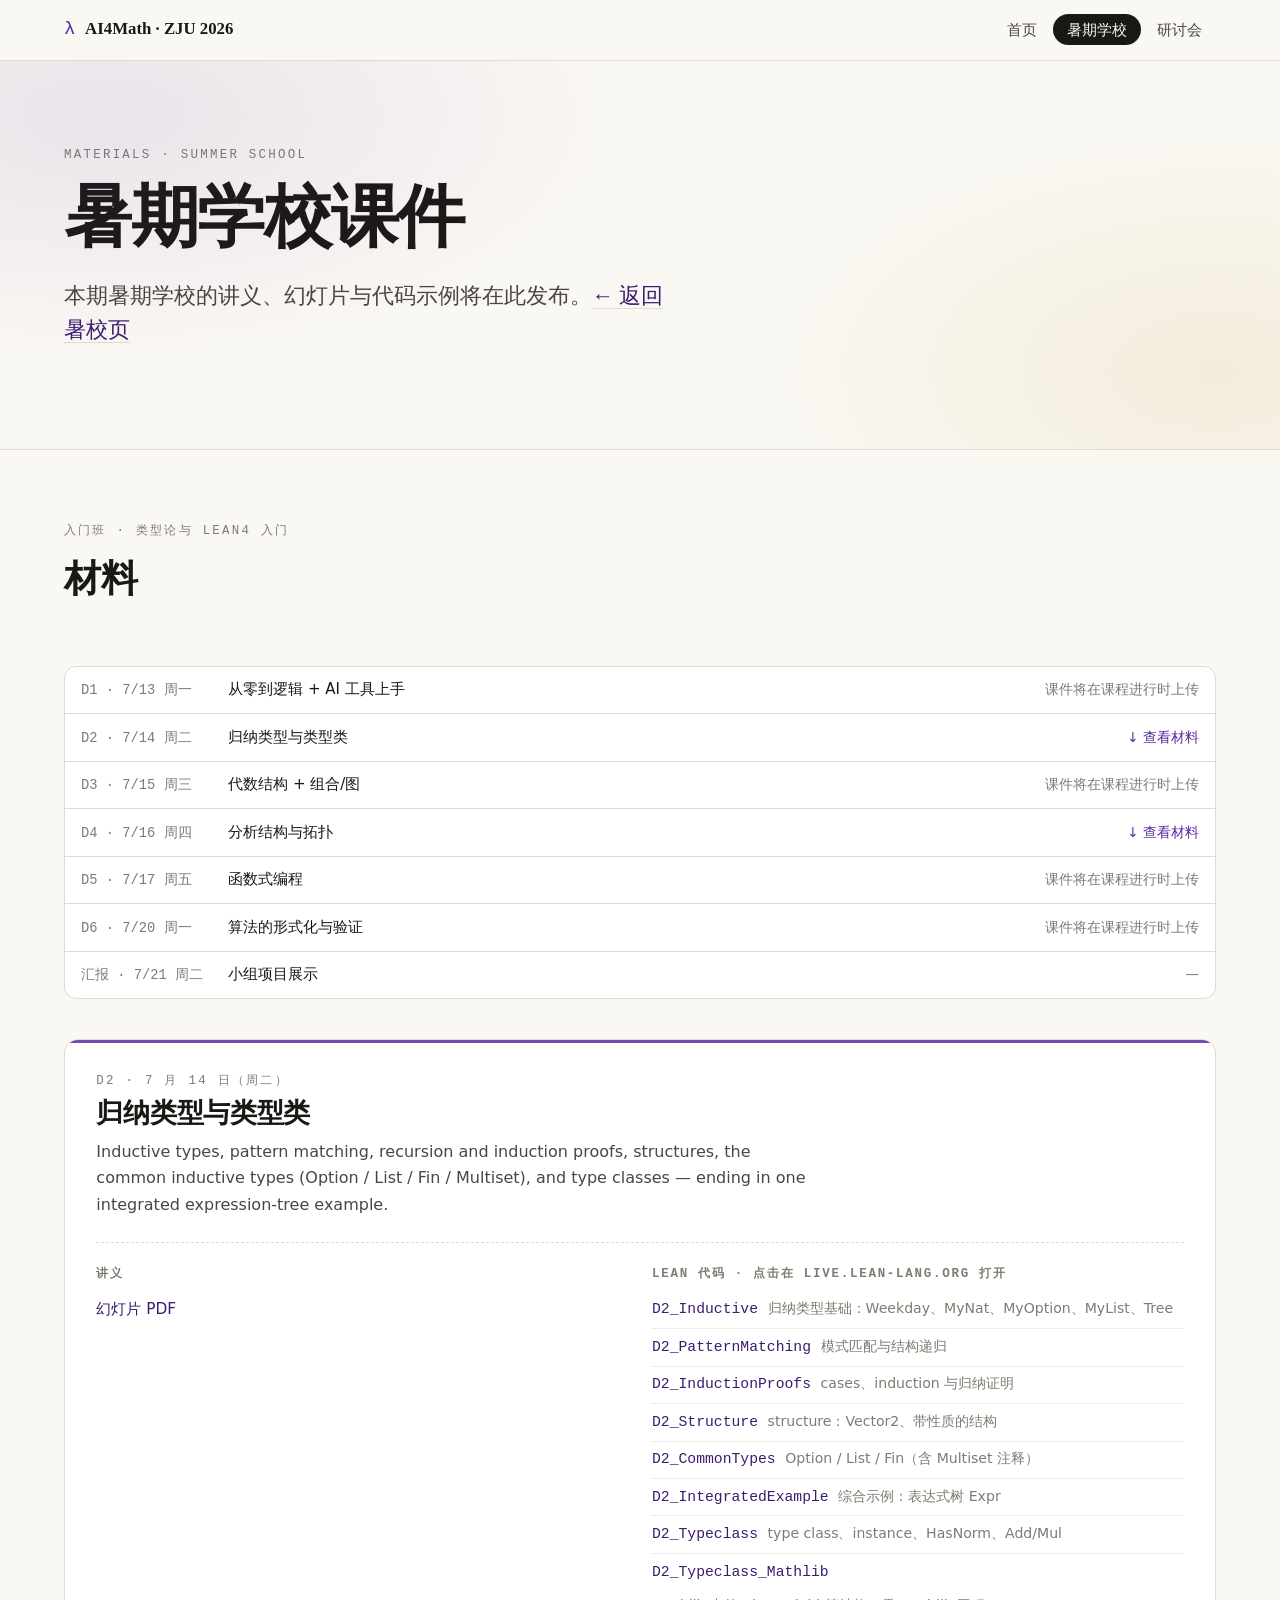
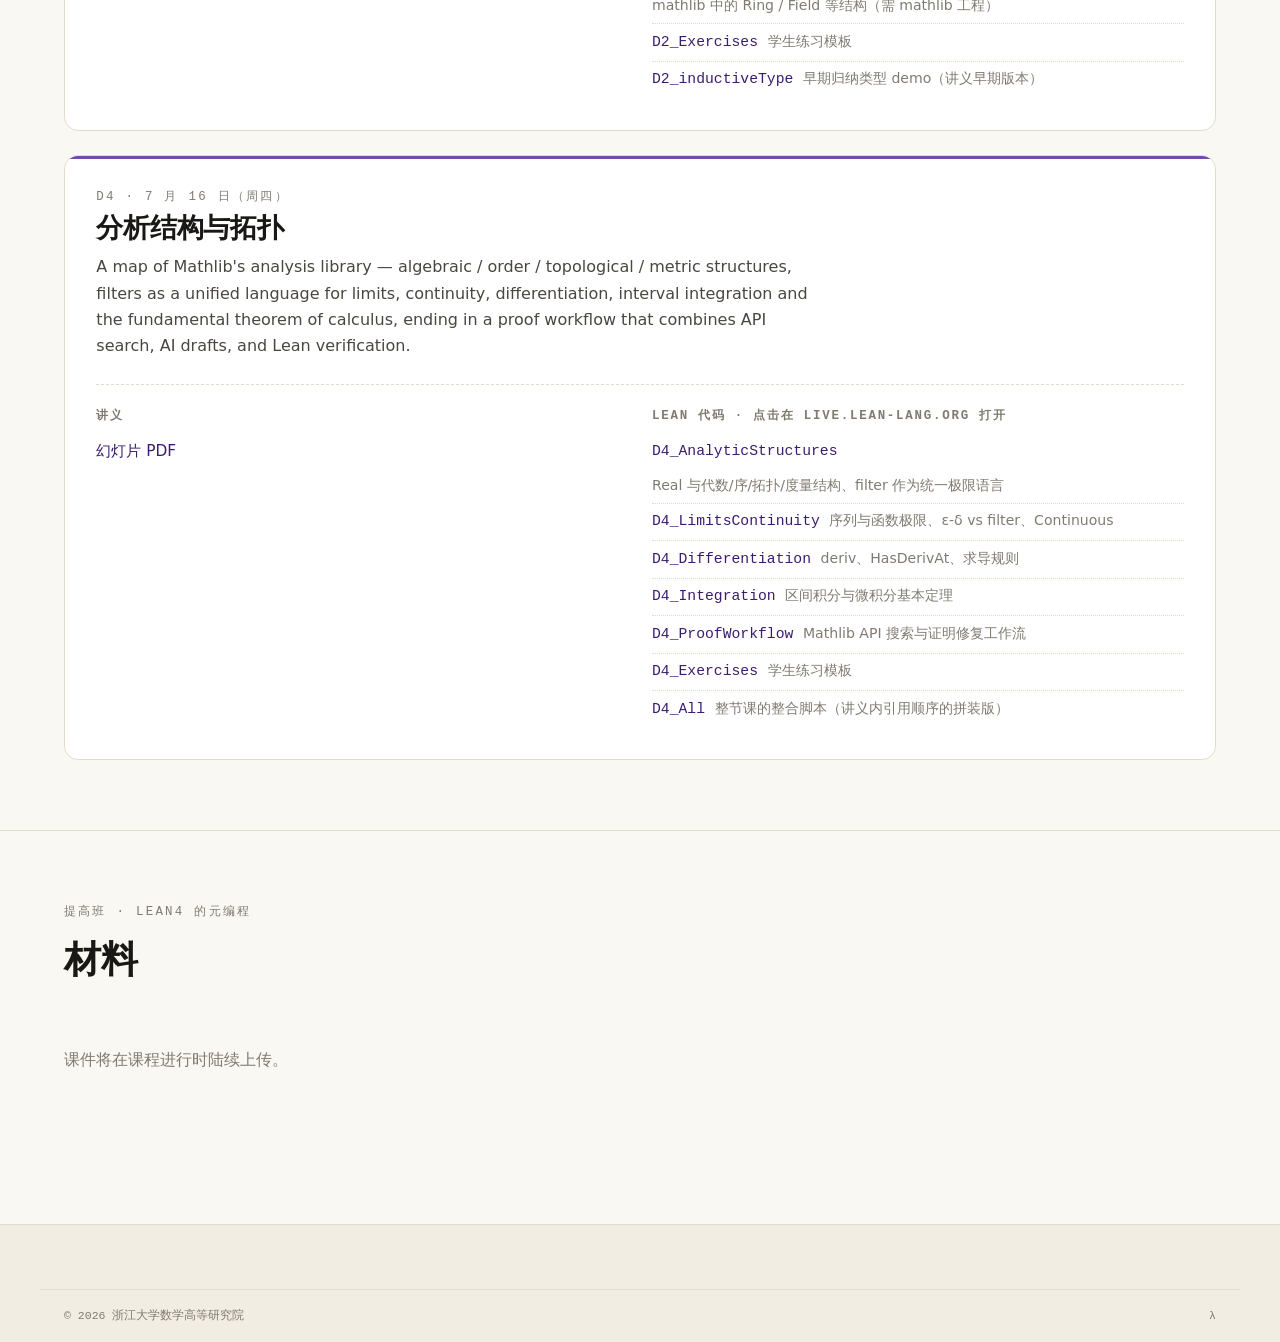
==== commit 7c350cdc: "feat(summer-school): add 入门班 course schedule overview 7 entries (D1–D6 + 7/21 汇报) per the basic-clas" ====
--- a/materials/summer-school/index.html
+++ b/materials/summer-school/index.html
@@ -80,6 +80,49 @@
   border-bottom-color: transparent;
 }
 .lecture-files li a:hover { border-bottom-color: var(--accent); }
+
+.course-schedule {
+  list-style: none;
+  padding: 0;
+  margin: var(--space-3) 0 var(--space-4);
+  border: 1px solid var(--rule);
+  border-radius: 12px;
+  overflow: hidden;
+  background: var(--bg-elev);
+}
+.course-schedule li {
+  display: grid;
+  grid-template-columns: minmax(8rem, auto) 1fr auto;
+  gap: clamp(0.6rem, 0.4rem + 1vw, 1.2rem);
+  padding: 0.65rem 1rem;
+  border-top: 1px solid var(--rule);
+  align-items: baseline;
+  font-size: 0.94rem;
+}
+.course-schedule li:first-child { border-top: 0; }
+.course-schedule .date {
+  font-family: var(--mono);
+  font-size: 0.86rem;
+  color: var(--ink-mute);
+  white-space: nowrap;
+}
+.course-schedule .title { color: var(--ink); }
+.course-schedule .status {
+  font-size: 0.85rem;
+  color: var(--ink-mute);
+  white-space: nowrap;
+}
+.course-schedule a.status {
+  color: var(--accent);
+  border-bottom-color: transparent;
+}
+.course-schedule a.status:hover { border-bottom-color: var(--accent); }
+@media (max-width: 640px) {
+  .course-schedule li {
+    grid-template-columns: 1fr;
+    gap: 0.2rem;
+  }
+}
 </style>
 </head>
 <body>
@@ -120,7 +163,17 @@
         </div>
       </div>
 
-      <article class="lecture-card">
+      <ol class="course-schedule">
+        <li><span class="date">D1 · 7/13 周一</span><span class="title">从零到逻辑 + AI 工具上手</span><span class="status">课件将在课程进行时上传</span></li>
+        <li><span class="date">D2 · 7/14 周二</span><span class="title">归纳类型与类型类</span><a class="status" href="#d2">↓ 查看材料</a></li>
+        <li><span class="date">D3 · 7/15 周三</span><span class="title">代数结构 + 组合/图</span><span class="status">课件将在课程进行时上传</span></li>
+        <li><span class="date">D4 · 7/16 周四</span><span class="title">分析结构与拓扑</span><a class="status" href="#d4">↓ 查看材料</a></li>
+        <li><span class="date">D5 · 7/17 周五</span><span class="title">函数式编程</span><span class="status">课件将在课程进行时上传</span></li>
+        <li><span class="date">D6 · 7/20 周一</span><span class="title">算法的形式化与验证</span><span class="status">课件将在课程进行时上传</span></li>
+        <li><span class="date">汇报 · 7/21 周二</span><span class="title">小组项目展示</span><span class="status">—</span></li>
+      </ol>
+
+      <article class="lecture-card" id="d2">
         <p class="eyebrow">D2 · 7 月 14 日（周二）</p>
         <h3>归纳类型与类型类</h3>
         <p class="lecture-summary">
@@ -155,7 +208,7 @@
         </div>
       </article>
 
-      <article class="lecture-card">
+      <article class="lecture-card" id="d4">
         <p class="eyebrow">D4 · 7 月 16 日（周四）</p>
         <h3>分析结构与拓扑</h3>
         <p class="lecture-summary">
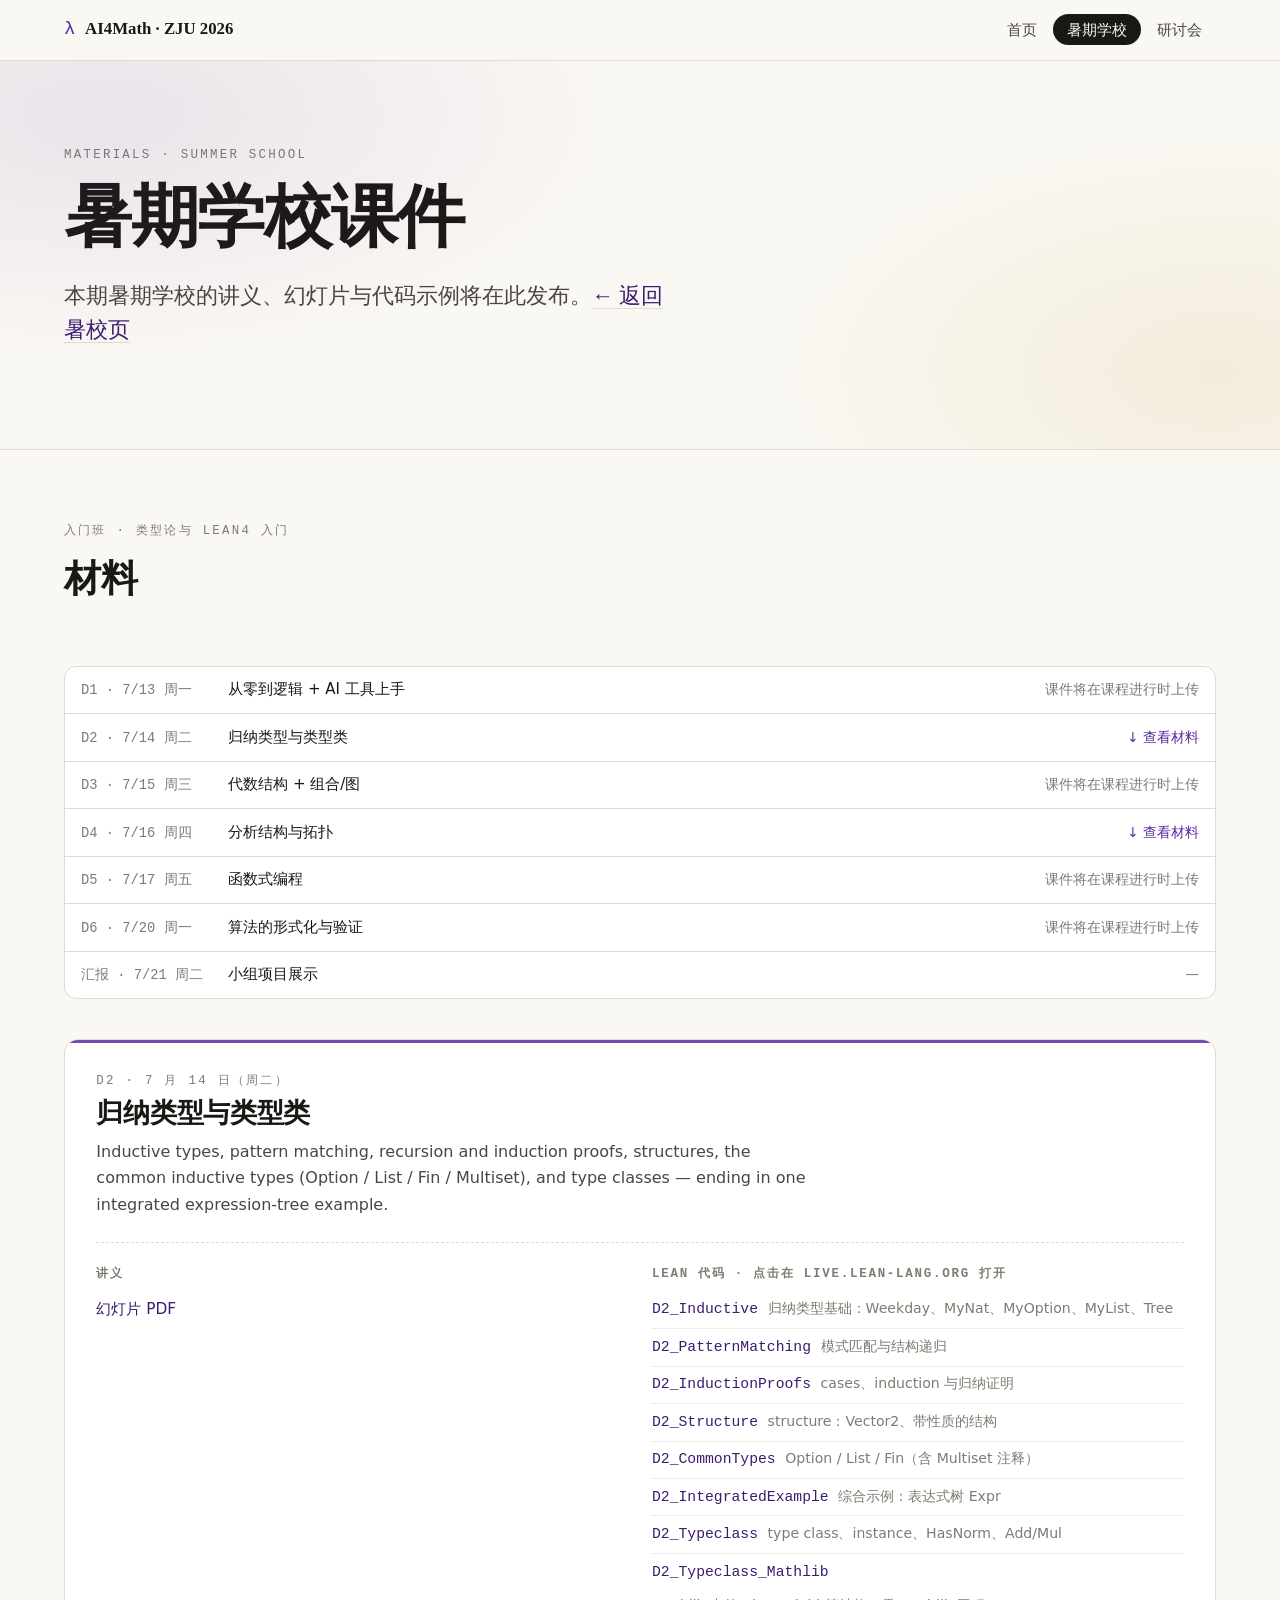
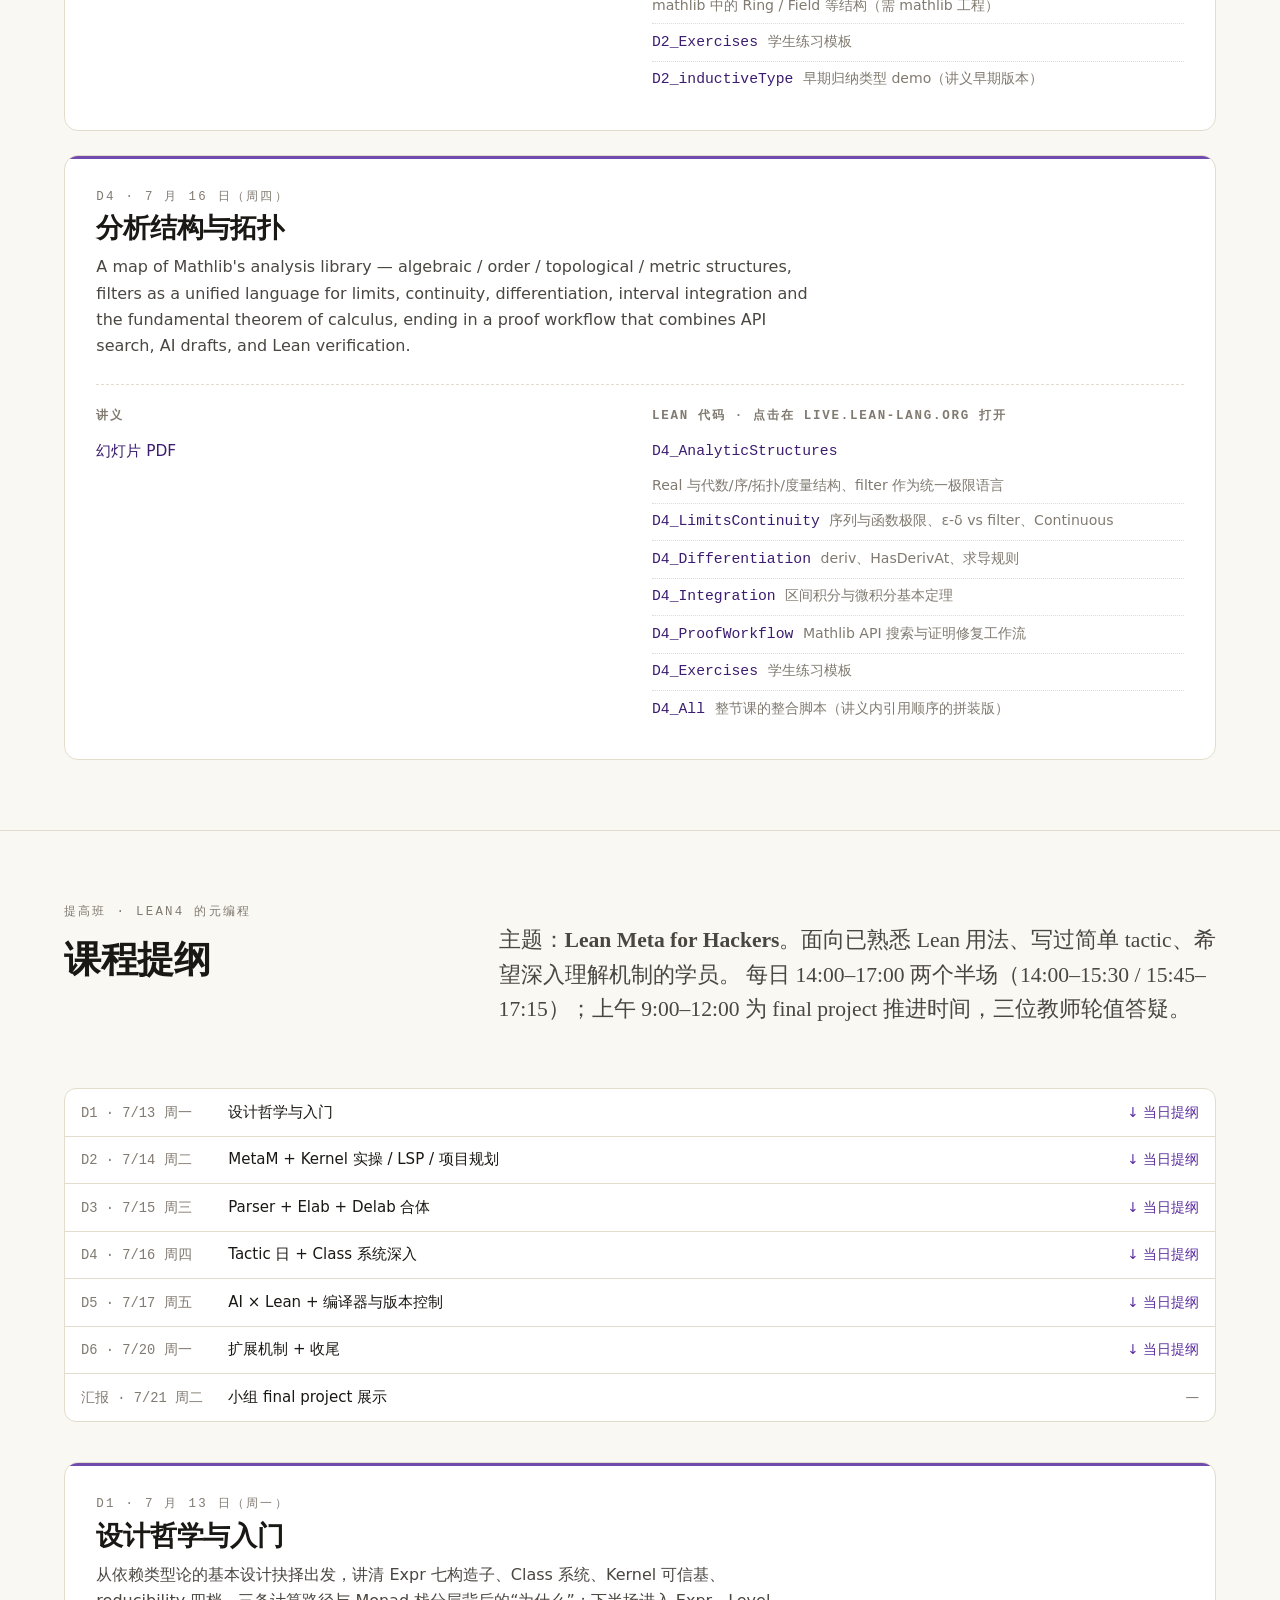
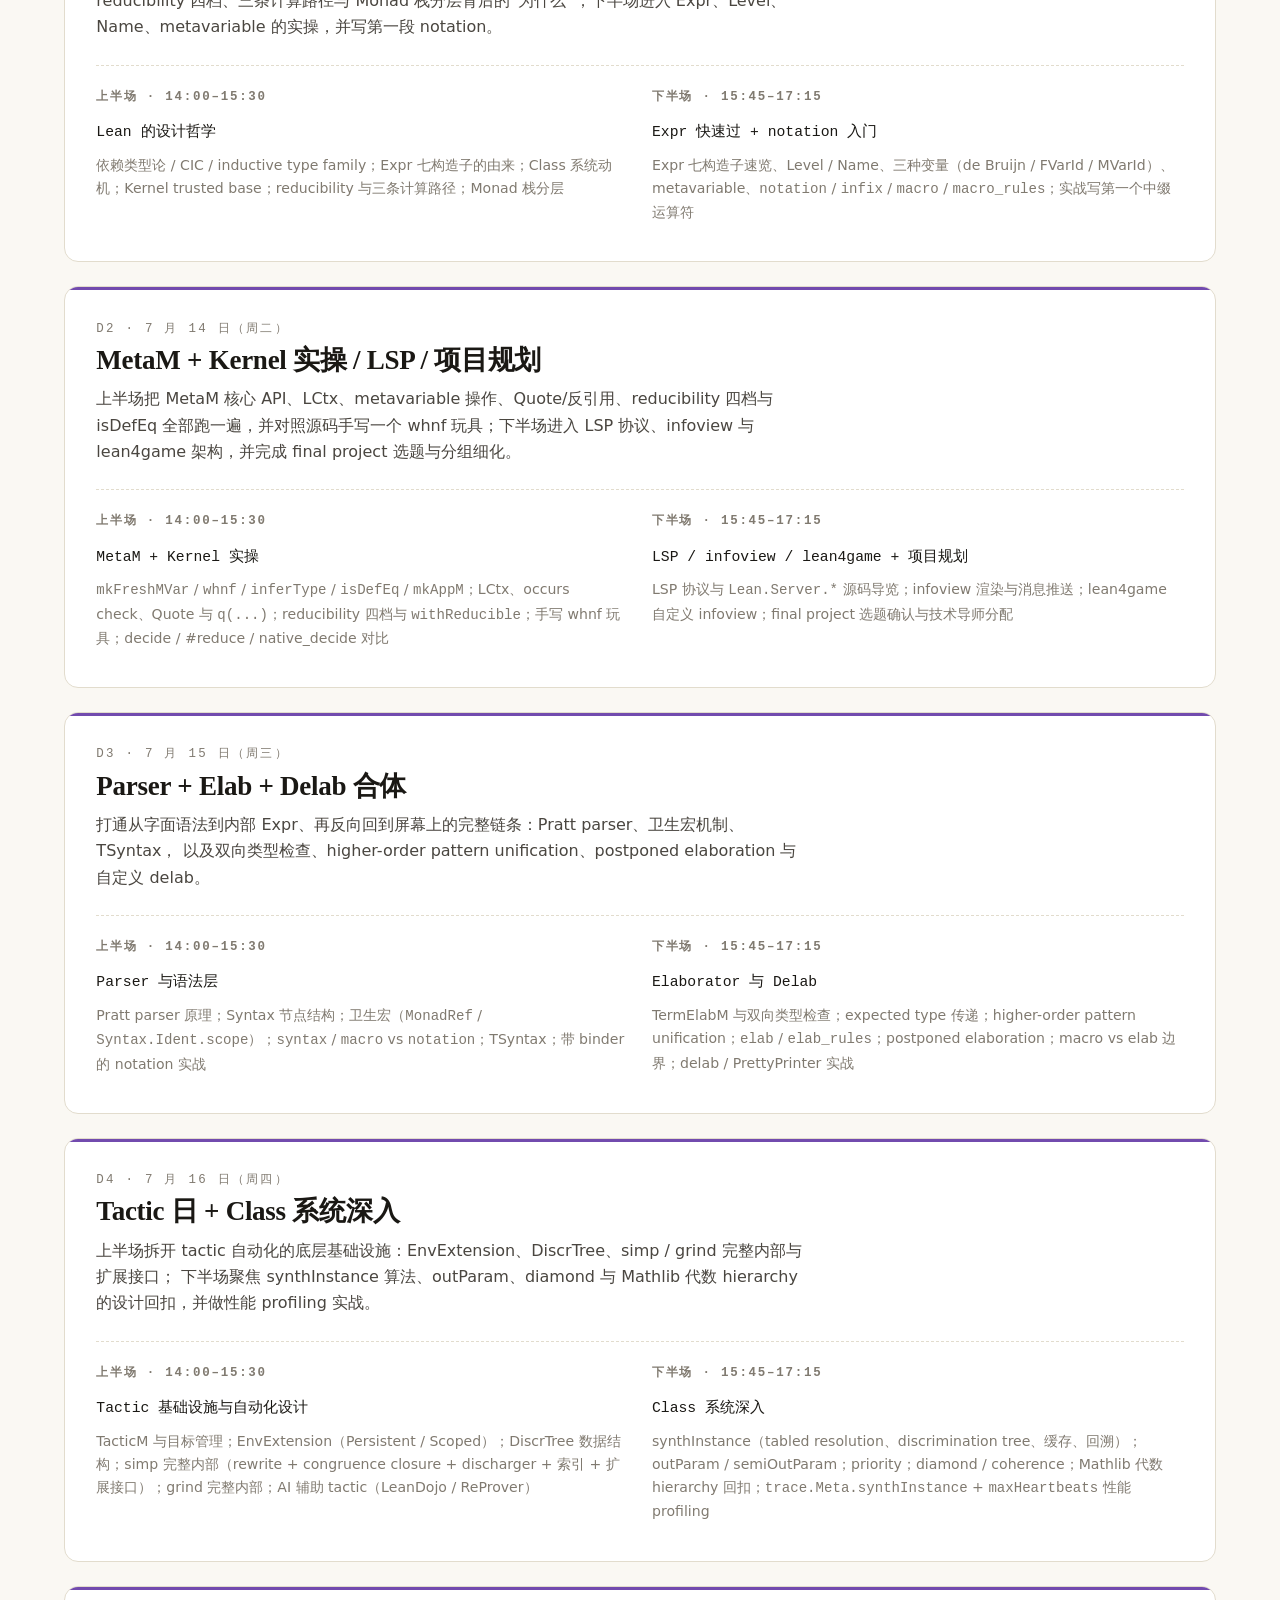
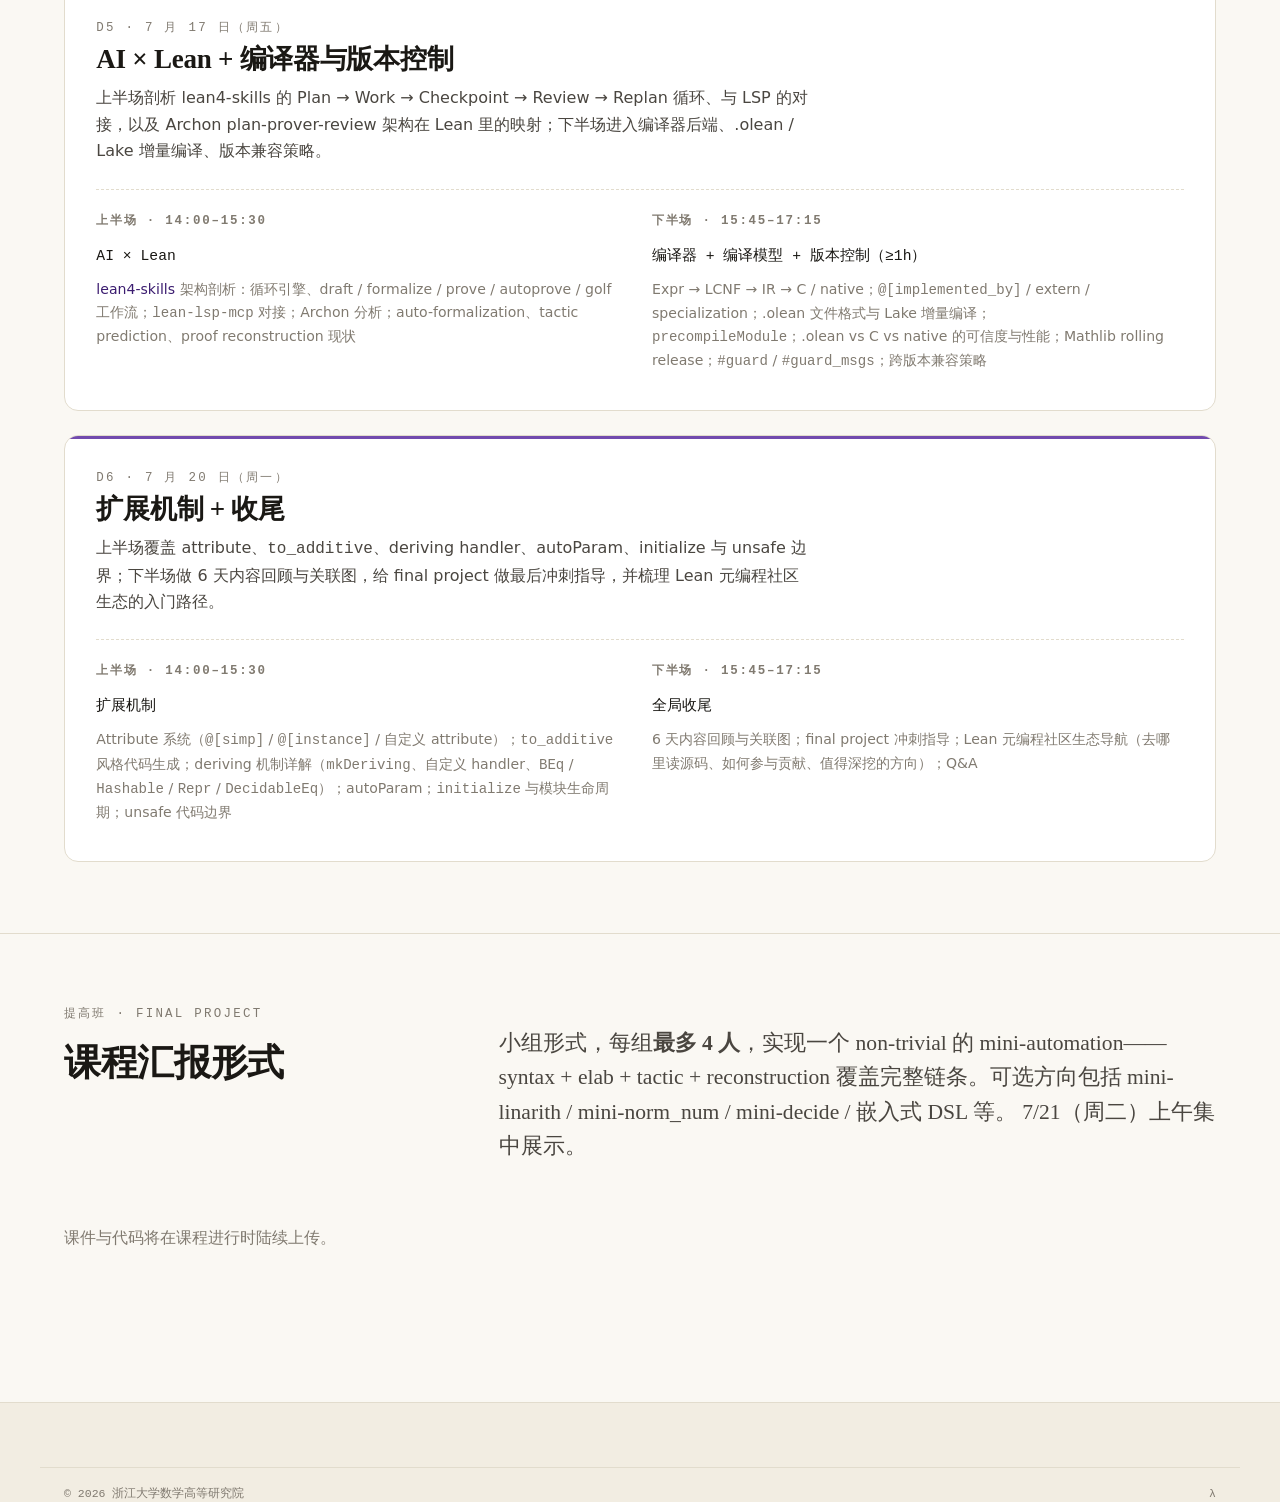
==== commit 6563c625: "feat(summer-school): add 提高班 course outline to materials page Mirror the intro class layout with a 6" ====
--- a/materials/summer-school/index.html
+++ b/materials/summer-school/index.html
@@ -248,10 +248,180 @@
       <div class="section-head">
         <div>
           <p class="eyebrow">提高班 · Lean4 的元编程</p>
-          <h2 class="h-section">材料</h2>
-        </div>
+          <h2 class="h-section">课程提纲</h2>
+        </div>
+        <p class="lede">
+          主题：<strong>Lean Meta for Hackers</strong>。面向已熟悉 Lean 用法、写过简单 tactic、希望深入理解机制的学员。
+          每日 14:00–17:00 两个半场（14:00–15:30 / 15:45–17:15）；上午 9:00–12:00 为 final project 推进时间，三位教师轮值答疑。
+        </p>
       </div>
-      <p class="muted">课件将在课程进行时陆续上传。</p>
+
+      <ol class="course-schedule">
+        <li><span class="date">D1 · 7/13 周一</span><span class="title">设计哲学与入门</span><a class="status" href="#a-d1">↓ 当日提纲</a></li>
+        <li><span class="date">D2 · 7/14 周二</span><span class="title">MetaM + Kernel 实操 / LSP / 项目规划</span><a class="status" href="#a-d2">↓ 当日提纲</a></li>
+        <li><span class="date">D3 · 7/15 周三</span><span class="title">Parser + Elab + Delab 合体</span><a class="status" href="#a-d3">↓ 当日提纲</a></li>
+        <li><span class="date">D4 · 7/16 周四</span><span class="title">Tactic 日 + Class 系统深入</span><a class="status" href="#a-d4">↓ 当日提纲</a></li>
+        <li><span class="date">D5 · 7/17 周五</span><span class="title">AI × Lean + 编译器与版本控制</span><a class="status" href="#a-d5">↓ 当日提纲</a></li>
+        <li><span class="date">D6 · 7/20 周一</span><span class="title">扩展机制 + 收尾</span><a class="status" href="#a-d6">↓ 当日提纲</a></li>
+        <li><span class="date">汇报 · 7/21 周二</span><span class="title">小组 final project 展示</span><span class="status">—</span></li>
+      </ol>
+
+      <article class="lecture-card" id="a-d1">
+        <p class="eyebrow">D1 · 7 月 13 日（周一）</p>
+        <h3>设计哲学与入门</h3>
+        <p class="lecture-summary">
+          从依赖类型论的基本设计抉择出发，讲清 Expr 七构造子、Class 系统、Kernel
+          可信基、reducibility 四档、三条计算路径与 Monad 栈分层背后的“为什么”；下半场进入 Expr、Level、Name、metavariable
+          的实操，并写第一段 notation。
+        </p>
+        <div class="lecture-files">
+          <div>
+            <h4>上半场 · 14:00–15:30</h4>
+            <ul>
+              <li><span class="lean-name">Lean 的设计哲学</span><span class="lean-desc">依赖类型论 / CIC / inductive type family；Expr 七构造子的由来；Class 系统动机；Kernel trusted base；reducibility 与三条计算路径；Monad 栈分层</span></li>
+            </ul>
+          </div>
+          <div>
+            <h4>下半场 · 15:45–17:15</h4>
+            <ul>
+              <li><span class="lean-name">Expr 快速过 + notation 入门</span><span class="lean-desc">Expr 七构造子速览、Level / Name、三种变量（de Bruijn / FVarId / MVarId）、metavariable、<code>notation</code> / <code>infix</code> / <code>macro</code> / <code>macro_rules</code>；实战写第一个中缀运算符</span></li>
+            </ul>
+          </div>
+        </div>
+      </article>
+
+      <article class="lecture-card" id="a-d2">
+        <p class="eyebrow">D2 · 7 月 14 日（周二）</p>
+        <h3>MetaM + Kernel 实操 / LSP / 项目规划</h3>
+        <p class="lecture-summary">
+          上半场把 MetaM 核心 API、LCtx、metavariable 操作、Quote/反引用、reducibility 四档与 isDefEq
+          全部跑一遍，并对照源码手写一个 whnf 玩具；下半场进入 LSP 协议、infoview 与 lean4game 架构，并完成 final project 选题与分组细化。
+        </p>
+        <div class="lecture-files">
+          <div>
+            <h4>上半场 · 14:00–15:30</h4>
+            <ul>
+              <li><span class="lean-name">MetaM + Kernel 实操</span><span class="lean-desc"><code>mkFreshMVar</code> / <code>whnf</code> / <code>inferType</code> / <code>isDefEq</code> / <code>mkAppM</code>；LCtx、occurs check、Quote 与 <code>q(...)</code>；reducibility 四档与 <code>withReducible</code>；手写 whnf 玩具；decide / #reduce / native_decide 对比</span></li>
+            </ul>
+          </div>
+          <div>
+            <h4>下半场 · 15:45–17:15</h4>
+            <ul>
+              <li><span class="lean-name">LSP / infoview / lean4game + 项目规划</span><span class="lean-desc">LSP 协议与 <code>Lean.Server.*</code> 源码导览；infoview 渲染与消息推送；lean4game 自定义 infoview；final project 选题确认与技术导师分配</span></li>
+            </ul>
+          </div>
+        </div>
+      </article>
+
+      <article class="lecture-card" id="a-d3">
+        <p class="eyebrow">D3 · 7 月 15 日（周三）</p>
+        <h3>Parser + Elab + Delab 合体</h3>
+        <p class="lecture-summary">
+          打通从字面语法到内部 Expr、再反向回到屏幕上的完整链条：Pratt parser、卫生宏机制、TSyntax，
+          以及双向类型检查、higher-order pattern unification、postponed elaboration 与自定义 delab。
+        </p>
+        <div class="lecture-files">
+          <div>
+            <h4>上半场 · 14:00–15:30</h4>
+            <ul>
+              <li><span class="lean-name">Parser 与语法层</span><span class="lean-desc">Pratt parser 原理；Syntax 节点结构；卫生宏（<code>MonadRef</code> / <code>Syntax.Ident.scope</code>）；<code>syntax</code> / <code>macro</code> vs <code>notation</code>；TSyntax；带 binder 的 notation 实战</span></li>
+            </ul>
+          </div>
+          <div>
+            <h4>下半场 · 15:45–17:15</h4>
+            <ul>
+              <li><span class="lean-name">Elaborator 与 Delab</span><span class="lean-desc">TermElabM 与双向类型检查；expected type 传递；higher-order pattern unification；<code>elab</code> / <code>elab_rules</code>；postponed elaboration；macro vs elab 边界；delab / PrettyPrinter 实战</span></li>
+            </ul>
+          </div>
+        </div>
+      </article>
+
+      <article class="lecture-card" id="a-d4">
+        <p class="eyebrow">D4 · 7 月 16 日（周四）</p>
+        <h3>Tactic 日 + Class 系统深入</h3>
+        <p class="lecture-summary">
+          上半场拆开 tactic 自动化的底层基础设施：EnvExtension、DiscrTree、simp / grind 完整内部与扩展接口；
+          下半场聚焦 synthInstance 算法、outParam、diamond 与 Mathlib 代数 hierarchy 的设计回扣，并做性能 profiling 实战。
+        </p>
+        <div class="lecture-files">
+          <div>
+            <h4>上半场 · 14:00–15:30</h4>
+            <ul>
+              <li><span class="lean-name">Tactic 基础设施与自动化设计</span><span class="lean-desc">TacticM 与目标管理；EnvExtension（Persistent / Scoped）；DiscrTree 数据结构；simp 完整内部（rewrite + congruence closure + discharger + 索引 + 扩展接口）；grind 完整内部；AI 辅助 tactic（LeanDojo / ReProver）</span></li>
+            </ul>
+          </div>
+          <div>
+            <h4>下半场 · 15:45–17:15</h4>
+            <ul>
+              <li><span class="lean-name">Class 系统深入</span><span class="lean-desc">synthInstance（tabled resolution、discrimination tree、缓存、回溯）；outParam / semiOutParam；priority；diamond / coherence；Mathlib 代数 hierarchy 回扣；<code>trace.Meta.synthInstance</code> + <code>maxHeartbeats</code> 性能 profiling</span></li>
+            </ul>
+          </div>
+        </div>
+      </article>
+
+      <article class="lecture-card" id="a-d5">
+        <p class="eyebrow">D5 · 7 月 17 日（周五）</p>
+        <h3>AI × Lean + 编译器与版本控制</h3>
+        <p class="lecture-summary">
+          上半场剖析 lean4-skills 的 Plan → Work → Checkpoint → Review → Replan 循环、与 LSP 的对接，以及 Archon
+          plan-prover-review 架构在 Lean 里的映射；下半场进入编译器后端、.olean / Lake 增量编译、版本兼容策略。
+        </p>
+        <div class="lecture-files">
+          <div>
+            <h4>上半场 · 14:00–15:30</h4>
+            <ul>
+              <li><span class="lean-name">AI × Lean</span><span class="lean-desc"><a href="https://github.com/cameronfreer/lean4-skills/" target="_blank" rel="noopener">lean4-skills</a> 架构剖析：循环引擎、draft / formalize / prove / autoprove / golf 工作流；<code>lean-lsp-mcp</code> 对接；Archon 分析；auto-formalization、tactic prediction、proof reconstruction 现状</span></li>
+            </ul>
+          </div>
+          <div>
+            <h4>下半场 · 15:45–17:15</h4>
+            <ul>
+              <li><span class="lean-name">编译器 + 编译模型 + 版本控制（≥1h）</span><span class="lean-desc">Expr → LCNF → IR → C / native；<code>@[implemented_by]</code> / extern / specialization；.olean 文件格式与 Lake 增量编译；<code>precompileModule</code>；.olean vs C vs native 的可信度与性能；Mathlib rolling release；<code>#guard</code> / <code>#guard_msgs</code>；跨版本兼容策略</span></li>
+            </ul>
+          </div>
+        </div>
+      </article>
+
+      <article class="lecture-card" id="a-d6">
+        <p class="eyebrow">D6 · 7 月 20 日（周一）</p>
+        <h3>扩展机制 + 收尾</h3>
+        <p class="lecture-summary">
+          上半场覆盖 attribute、<code>to_additive</code>、deriving handler、autoParam、initialize 与 unsafe 边界；下半场做
+          6 天内容回顾与关联图，给 final project 做最后冲刺指导，并梳理 Lean 元编程社区生态的入门路径。
+        </p>
+        <div class="lecture-files">
+          <div>
+            <h4>上半场 · 14:00–15:30</h4>
+            <ul>
+              <li><span class="lean-name">扩展机制</span><span class="lean-desc">Attribute 系统（<code>@[simp]</code> / <code>@[instance]</code> / 自定义 attribute）；<code>to_additive</code> 风格代码生成；deriving 机制详解（<code>mkDeriving</code>、自定义 handler、<code>BEq</code> / <code>Hashable</code> / <code>Repr</code> / <code>DecidableEq</code>）；autoParam；<code>initialize</code> 与模块生命周期；unsafe 代码边界</span></li>
+            </ul>
+          </div>
+          <div>
+            <h4>下半场 · 15:45–17:15</h4>
+            <ul>
+              <li><span class="lean-name">全局收尾</span><span class="lean-desc">6 天内容回顾与关联图；final project 冲刺指导；Lean 元编程社区生态导航（去哪里读源码、如何参与贡献、值得深挖的方向）；Q&amp;A</span></li>
+            </ul>
+          </div>
+        </div>
+      </article>
+    </div>
+  </section>
+
+  <section class="section">
+    <div class="container">
+      <div class="section-head">
+        <div>
+          <p class="eyebrow">提高班 · Final Project</p>
+          <h2 class="h-section">课程汇报形式</h2>
+        </div>
+        <p class="lede">
+          小组形式，每组<strong>最多 4 人</strong>，实现一个 non-trivial 的 mini-automation——
+          syntax + elab + tactic + reconstruction 覆盖完整链条。可选方向包括
+          mini-linarith / mini-norm_num / mini-decide / 嵌入式 DSL 等。
+          7/21（周二）上午集中展示。
+        </p>
+      </div>
+      <p class="muted">课件与代码将在课程进行时陆续上传。</p>
     </div>
   </section>
 </main>
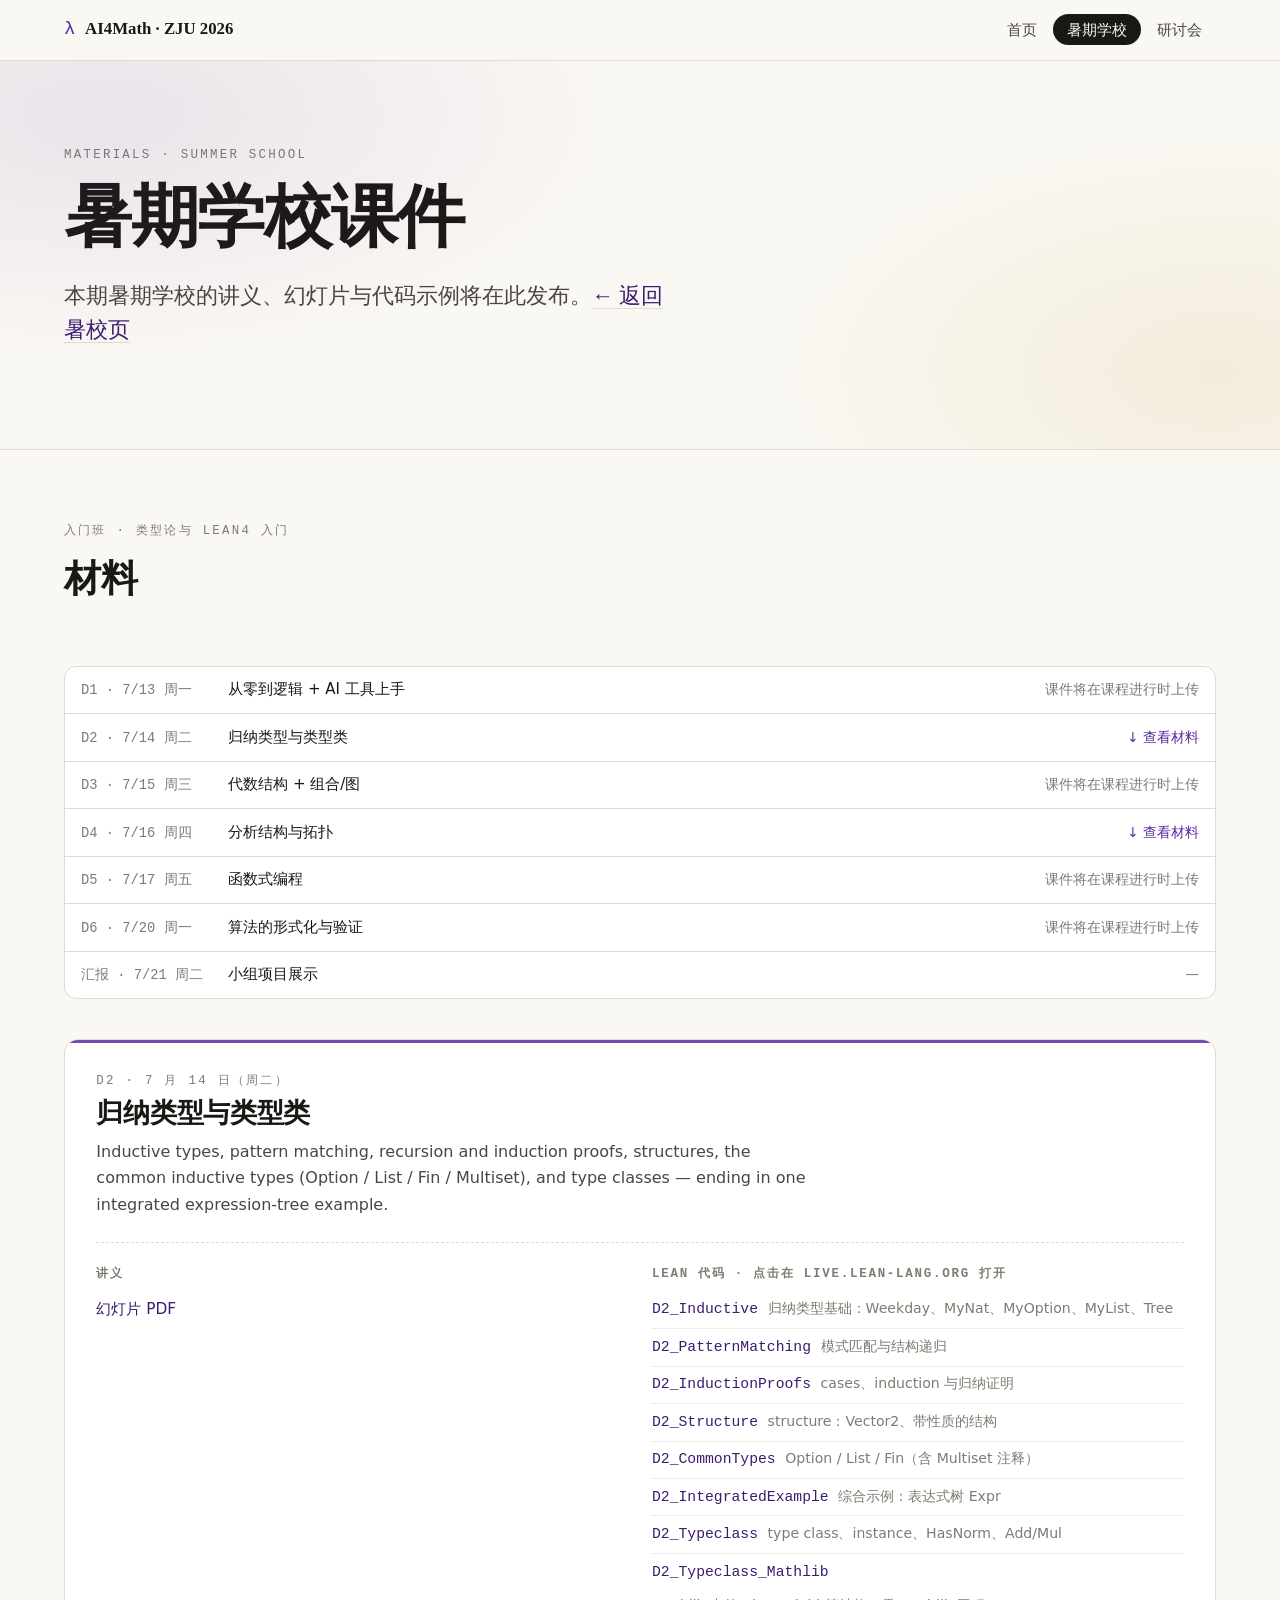
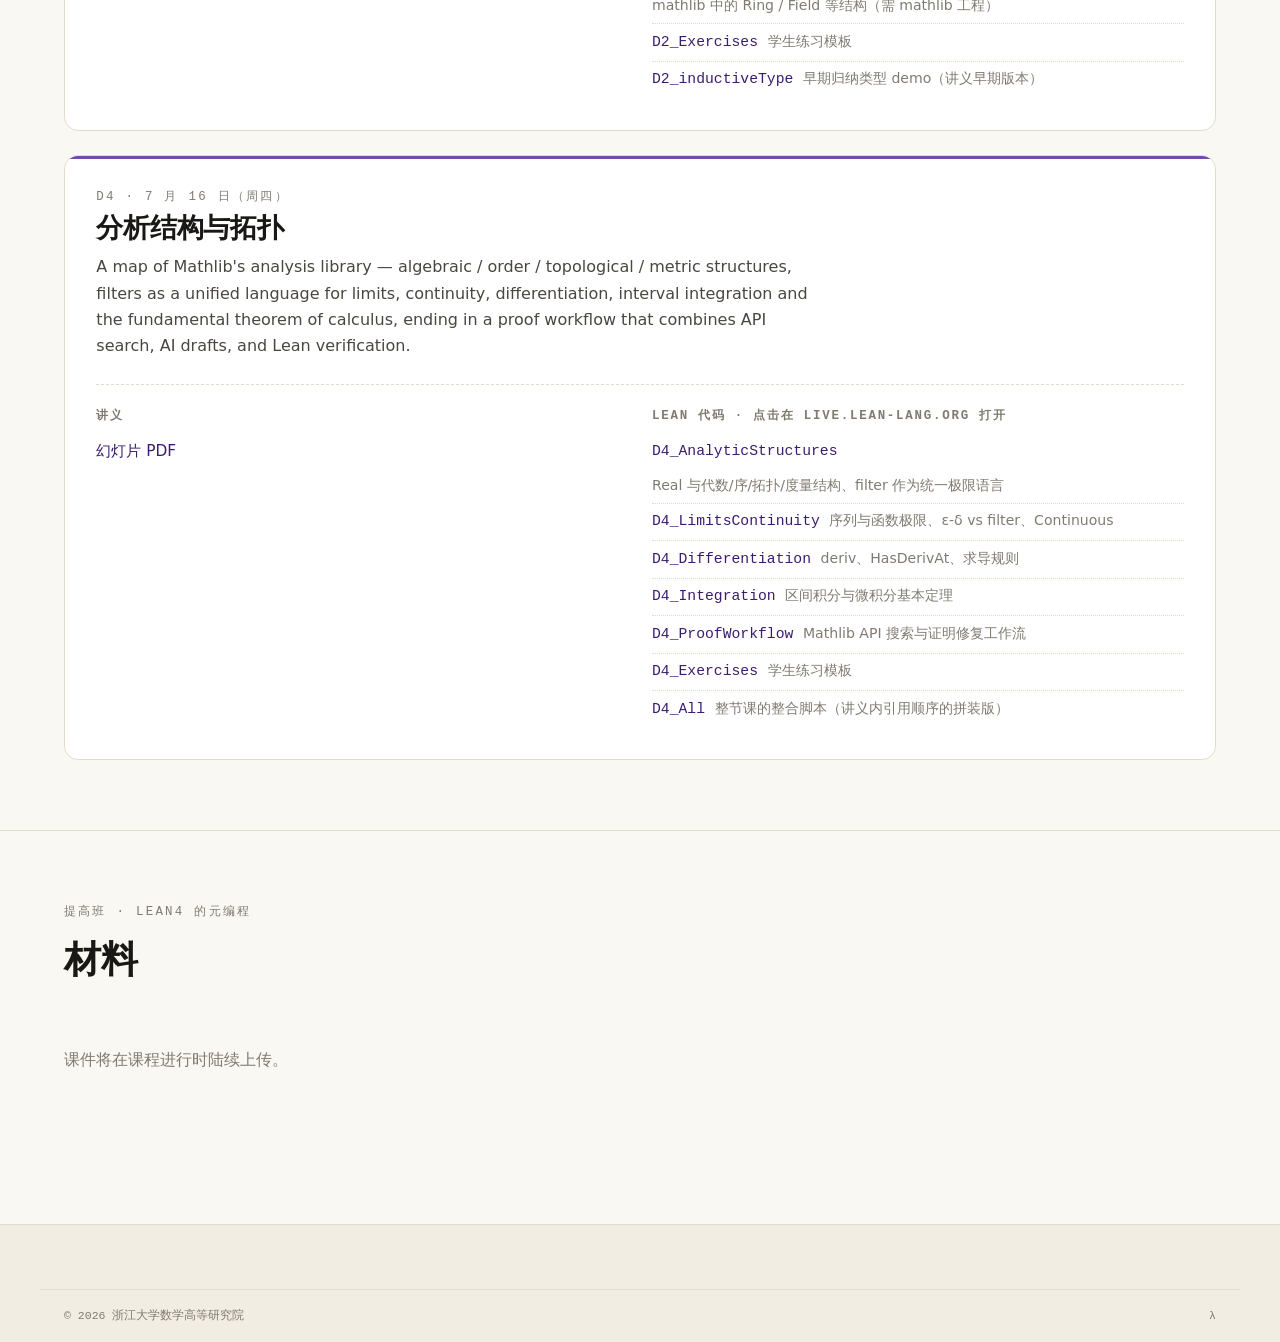
==== commit 8f2574ab: "feat(summer-school): make track cards link to materials; drop standalone materials section Each 入门班 " ====
--- a/materials/summer-school/index.html
+++ b/materials/summer-school/index.html
@@ -154,7 +154,7 @@
     </div>
   </section>
 
-  <section class="section">
+  <section class="section" id="lean4-intro">
     <div class="container">
       <div class="section-head">
         <div>
@@ -243,185 +243,15 @@
     </div>
   </section>
 
-  <section class="section">
+  <section class="section" id="metaprogramming">
     <div class="container">
       <div class="section-head">
         <div>
           <p class="eyebrow">提高班 · Lean4 的元编程</p>
-          <h2 class="h-section">课程提纲</h2>
-        </div>
-        <p class="lede">
-          主题：<strong>Lean Meta for Hackers</strong>。面向已熟悉 Lean 用法、写过简单 tactic、希望深入理解机制的学员。
-          每日 14:00–17:00 两个半场（14:00–15:30 / 15:45–17:15）；上午 9:00–12:00 为 final project 推进时间，三位教师轮值答疑。
-        </p>
+          <h2 class="h-section">材料</h2>
+        </div>
       </div>
-
-      <ol class="course-schedule">
-        <li><span class="date">D1 · 7/13 周一</span><span class="title">设计哲学与入门</span><a class="status" href="#a-d1">↓ 当日提纲</a></li>
-        <li><span class="date">D2 · 7/14 周二</span><span class="title">MetaM + Kernel 实操 / LSP / 项目规划</span><a class="status" href="#a-d2">↓ 当日提纲</a></li>
-        <li><span class="date">D3 · 7/15 周三</span><span class="title">Parser + Elab + Delab 合体</span><a class="status" href="#a-d3">↓ 当日提纲</a></li>
-        <li><span class="date">D4 · 7/16 周四</span><span class="title">Tactic 日 + Class 系统深入</span><a class="status" href="#a-d4">↓ 当日提纲</a></li>
-        <li><span class="date">D5 · 7/17 周五</span><span class="title">AI × Lean + 编译器与版本控制</span><a class="status" href="#a-d5">↓ 当日提纲</a></li>
-        <li><span class="date">D6 · 7/20 周一</span><span class="title">扩展机制 + 收尾</span><a class="status" href="#a-d6">↓ 当日提纲</a></li>
-        <li><span class="date">汇报 · 7/21 周二</span><span class="title">小组 final project 展示</span><span class="status">—</span></li>
-      </ol>
-
-      <article class="lecture-card" id="a-d1">
-        <p class="eyebrow">D1 · 7 月 13 日（周一）</p>
-        <h3>设计哲学与入门</h3>
-        <p class="lecture-summary">
-          从依赖类型论的基本设计抉择出发，讲清 Expr 七构造子、Class 系统、Kernel
-          可信基、reducibility 四档、三条计算路径与 Monad 栈分层背后的“为什么”；下半场进入 Expr、Level、Name、metavariable
-          的实操，并写第一段 notation。
-        </p>
-        <div class="lecture-files">
-          <div>
-            <h4>上半场 · 14:00–15:30</h4>
-            <ul>
-              <li><span class="lean-name">Lean 的设计哲学</span><span class="lean-desc">依赖类型论 / CIC / inductive type family；Expr 七构造子的由来；Class 系统动机；Kernel trusted base；reducibility 与三条计算路径；Monad 栈分层</span></li>
-            </ul>
-          </div>
-          <div>
-            <h4>下半场 · 15:45–17:15</h4>
-            <ul>
-              <li><span class="lean-name">Expr 快速过 + notation 入门</span><span class="lean-desc">Expr 七构造子速览、Level / Name、三种变量（de Bruijn / FVarId / MVarId）、metavariable、<code>notation</code> / <code>infix</code> / <code>macro</code> / <code>macro_rules</code>；实战写第一个中缀运算符</span></li>
-            </ul>
-          </div>
-        </div>
-      </article>
-
-      <article class="lecture-card" id="a-d2">
-        <p class="eyebrow">D2 · 7 月 14 日（周二）</p>
-        <h3>MetaM + Kernel 实操 / LSP / 项目规划</h3>
-        <p class="lecture-summary">
-          上半场把 MetaM 核心 API、LCtx、metavariable 操作、Quote/反引用、reducibility 四档与 isDefEq
-          全部跑一遍，并对照源码手写一个 whnf 玩具；下半场进入 LSP 协议、infoview 与 lean4game 架构，并完成 final project 选题与分组细化。
-        </p>
-        <div class="lecture-files">
-          <div>
-            <h4>上半场 · 14:00–15:30</h4>
-            <ul>
-              <li><span class="lean-name">MetaM + Kernel 实操</span><span class="lean-desc"><code>mkFreshMVar</code> / <code>whnf</code> / <code>inferType</code> / <code>isDefEq</code> / <code>mkAppM</code>；LCtx、occurs check、Quote 与 <code>q(...)</code>；reducibility 四档与 <code>withReducible</code>；手写 whnf 玩具；decide / #reduce / native_decide 对比</span></li>
-            </ul>
-          </div>
-          <div>
-            <h4>下半场 · 15:45–17:15</h4>
-            <ul>
-              <li><span class="lean-name">LSP / infoview / lean4game + 项目规划</span><span class="lean-desc">LSP 协议与 <code>Lean.Server.*</code> 源码导览；infoview 渲染与消息推送；lean4game 自定义 infoview；final project 选题确认与技术导师分配</span></li>
-            </ul>
-          </div>
-        </div>
-      </article>
-
-      <article class="lecture-card" id="a-d3">
-        <p class="eyebrow">D3 · 7 月 15 日（周三）</p>
-        <h3>Parser + Elab + Delab 合体</h3>
-        <p class="lecture-summary">
-          打通从字面语法到内部 Expr、再反向回到屏幕上的完整链条：Pratt parser、卫生宏机制、TSyntax，
-          以及双向类型检查、higher-order pattern unification、postponed elaboration 与自定义 delab。
-        </p>
-        <div class="lecture-files">
-          <div>
-            <h4>上半场 · 14:00–15:30</h4>
-            <ul>
-              <li><span class="lean-name">Parser 与语法层</span><span class="lean-desc">Pratt parser 原理；Syntax 节点结构；卫生宏（<code>MonadRef</code> / <code>Syntax.Ident.scope</code>）；<code>syntax</code> / <code>macro</code> vs <code>notation</code>；TSyntax；带 binder 的 notation 实战</span></li>
-            </ul>
-          </div>
-          <div>
-            <h4>下半场 · 15:45–17:15</h4>
-            <ul>
-              <li><span class="lean-name">Elaborator 与 Delab</span><span class="lean-desc">TermElabM 与双向类型检查；expected type 传递；higher-order pattern unification；<code>elab</code> / <code>elab_rules</code>；postponed elaboration；macro vs elab 边界；delab / PrettyPrinter 实战</span></li>
-            </ul>
-          </div>
-        </div>
-      </article>
-
-      <article class="lecture-card" id="a-d4">
-        <p class="eyebrow">D4 · 7 月 16 日（周四）</p>
-        <h3>Tactic 日 + Class 系统深入</h3>
-        <p class="lecture-summary">
-          上半场拆开 tactic 自动化的底层基础设施：EnvExtension、DiscrTree、simp / grind 完整内部与扩展接口；
-          下半场聚焦 synthInstance 算法、outParam、diamond 与 Mathlib 代数 hierarchy 的设计回扣，并做性能 profiling 实战。
-        </p>
-        <div class="lecture-files">
-          <div>
-            <h4>上半场 · 14:00–15:30</h4>
-            <ul>
-              <li><span class="lean-name">Tactic 基础设施与自动化设计</span><span class="lean-desc">TacticM 与目标管理；EnvExtension（Persistent / Scoped）；DiscrTree 数据结构；simp 完整内部（rewrite + congruence closure + discharger + 索引 + 扩展接口）；grind 完整内部；AI 辅助 tactic（LeanDojo / ReProver）</span></li>
-            </ul>
-          </div>
-          <div>
-            <h4>下半场 · 15:45–17:15</h4>
-            <ul>
-              <li><span class="lean-name">Class 系统深入</span><span class="lean-desc">synthInstance（tabled resolution、discrimination tree、缓存、回溯）；outParam / semiOutParam；priority；diamond / coherence；Mathlib 代数 hierarchy 回扣；<code>trace.Meta.synthInstance</code> + <code>maxHeartbeats</code> 性能 profiling</span></li>
-            </ul>
-          </div>
-        </div>
-      </article>
-
-      <article class="lecture-card" id="a-d5">
-        <p class="eyebrow">D5 · 7 月 17 日（周五）</p>
-        <h3>AI × Lean + 编译器与版本控制</h3>
-        <p class="lecture-summary">
-          上半场剖析 lean4-skills 的 Plan → Work → Checkpoint → Review → Replan 循环、与 LSP 的对接，以及 Archon
-          plan-prover-review 架构在 Lean 里的映射；下半场进入编译器后端、.olean / Lake 增量编译、版本兼容策略。
-        </p>
-        <div class="lecture-files">
-          <div>
-            <h4>上半场 · 14:00–15:30</h4>
-            <ul>
-              <li><span class="lean-name">AI × Lean</span><span class="lean-desc"><a href="https://github.com/cameronfreer/lean4-skills/" target="_blank" rel="noopener">lean4-skills</a> 架构剖析：循环引擎、draft / formalize / prove / autoprove / golf 工作流；<code>lean-lsp-mcp</code> 对接；Archon 分析；auto-formalization、tactic prediction、proof reconstruction 现状</span></li>
-            </ul>
-          </div>
-          <div>
-            <h4>下半场 · 15:45–17:15</h4>
-            <ul>
-              <li><span class="lean-name">编译器 + 编译模型 + 版本控制（≥1h）</span><span class="lean-desc">Expr → LCNF → IR → C / native；<code>@[implemented_by]</code> / extern / specialization；.olean 文件格式与 Lake 增量编译；<code>precompileModule</code>；.olean vs C vs native 的可信度与性能；Mathlib rolling release；<code>#guard</code> / <code>#guard_msgs</code>；跨版本兼容策略</span></li>
-            </ul>
-          </div>
-        </div>
-      </article>
-
-      <article class="lecture-card" id="a-d6">
-        <p class="eyebrow">D6 · 7 月 20 日（周一）</p>
-        <h3>扩展机制 + 收尾</h3>
-        <p class="lecture-summary">
-          上半场覆盖 attribute、<code>to_additive</code>、deriving handler、autoParam、initialize 与 unsafe 边界；下半场做
-          6 天内容回顾与关联图，给 final project 做最后冲刺指导，并梳理 Lean 元编程社区生态的入门路径。
-        </p>
-        <div class="lecture-files">
-          <div>
-            <h4>上半场 · 14:00–15:30</h4>
-            <ul>
-              <li><span class="lean-name">扩展机制</span><span class="lean-desc">Attribute 系统（<code>@[simp]</code> / <code>@[instance]</code> / 自定义 attribute）；<code>to_additive</code> 风格代码生成；deriving 机制详解（<code>mkDeriving</code>、自定义 handler、<code>BEq</code> / <code>Hashable</code> / <code>Repr</code> / <code>DecidableEq</code>）；autoParam；<code>initialize</code> 与模块生命周期；unsafe 代码边界</span></li>
-            </ul>
-          </div>
-          <div>
-            <h4>下半场 · 15:45–17:15</h4>
-            <ul>
-              <li><span class="lean-name">全局收尾</span><span class="lean-desc">6 天内容回顾与关联图；final project 冲刺指导；Lean 元编程社区生态导航（去哪里读源码、如何参与贡献、值得深挖的方向）；Q&amp;A</span></li>
-            </ul>
-          </div>
-        </div>
-      </article>
-    </div>
-  </section>
-
-  <section class="section">
-    <div class="container">
-      <div class="section-head">
-        <div>
-          <p class="eyebrow">提高班 · Final Project</p>
-          <h2 class="h-section">课程汇报形式</h2>
-        </div>
-        <p class="lede">
-          小组形式，每组<strong>最多 4 人</strong>，实现一个 non-trivial 的 mini-automation——
-          syntax + elab + tactic + reconstruction 覆盖完整链条。可选方向包括
-          mini-linarith / mini-norm_num / mini-decide / 嵌入式 DSL 等。
-          7/21（周二）上午集中展示。
-        </p>
-      </div>
-      <p class="muted">课件与代码将在课程进行时陆续上传。</p>
+      <p class="muted">课件将在课程进行时陆续上传。</p>
     </div>
   </section>
 </main>
--- a/assets/styles.css
+++ b/assets/styles.css
@@ -351,8 +351,6 @@
 
 .track {
   position: relative;
-  display: flex;
-  flex-direction: column;
   background: var(--bg-elev);
   border: 1px solid var(--rule);
   border-radius: 14px;
@@ -360,29 +358,6 @@
   overflow: hidden;
   transition: transform 200ms ease, box-shadow 200ms ease, border-color 200ms ease;
 }
-
-a.track {
-  color: inherit;
-  text-decoration: none;
-}
-
-.track-cta {
-  display: inline-flex;
-  align-items: center;
-  gap: 0.4rem;
-  margin-top: var(--space-3);
-  padding-top: var(--space-2);
-  border-top: 1px dashed var(--rule);
-  font-family: var(--mono);
-  font-size: 0.82rem;
-  letter-spacing: 0.12em;
-  text-transform: uppercase;
-  color: var(--accent-deep);
-  transition: gap 200ms ease, color 200ms ease;
-}
-
-.track--alt .track-cta { color: var(--accent-warm); }
-.track:hover .track-cta { gap: 0.8rem; }
 
 .track::before {
   content: "";
@@ -447,6 +422,25 @@
 
 .track ul.teachers .name { font-weight: 600; color: var(--ink); }
 .track ul.teachers .affil { color: var(--ink-mute); font-size: 0.88rem; }
+
+.track .track-link {
+  position: absolute;
+  inset: 0;
+  z-index: 1;
+  border: 0;
+  text-indent: -9999px;
+  overflow: hidden;
+}
+.track .track-cta {
+  margin: var(--space-2) 0 0;
+  font-family: var(--mono);
+  font-size: 0.88rem;
+  letter-spacing: 0.04em;
+  color: var(--accent);
+  text-align: right;
+}
+.track--alt .track-cta { color: var(--accent-warm); }
+.track:hover .track-cta { text-decoration: underline; }
 
 /* Info grid for organizers / facts */
 .info-grid {
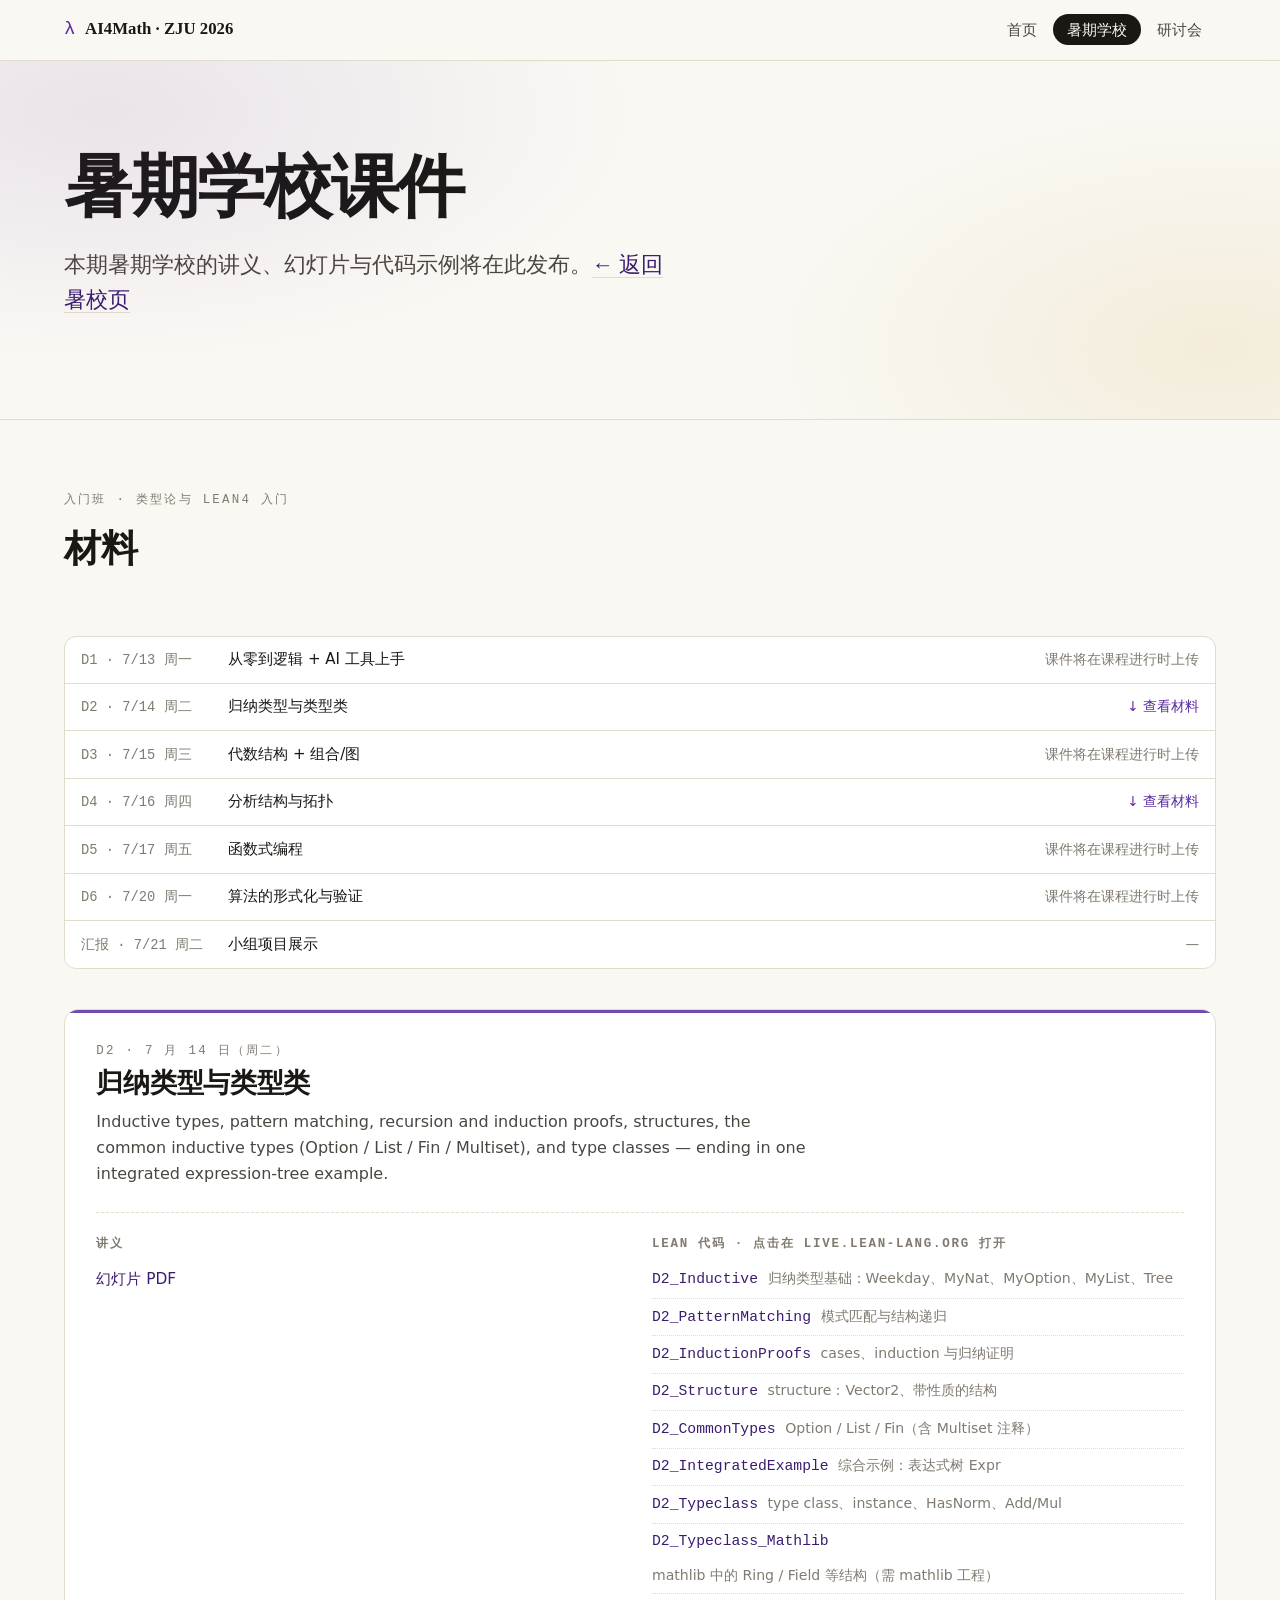
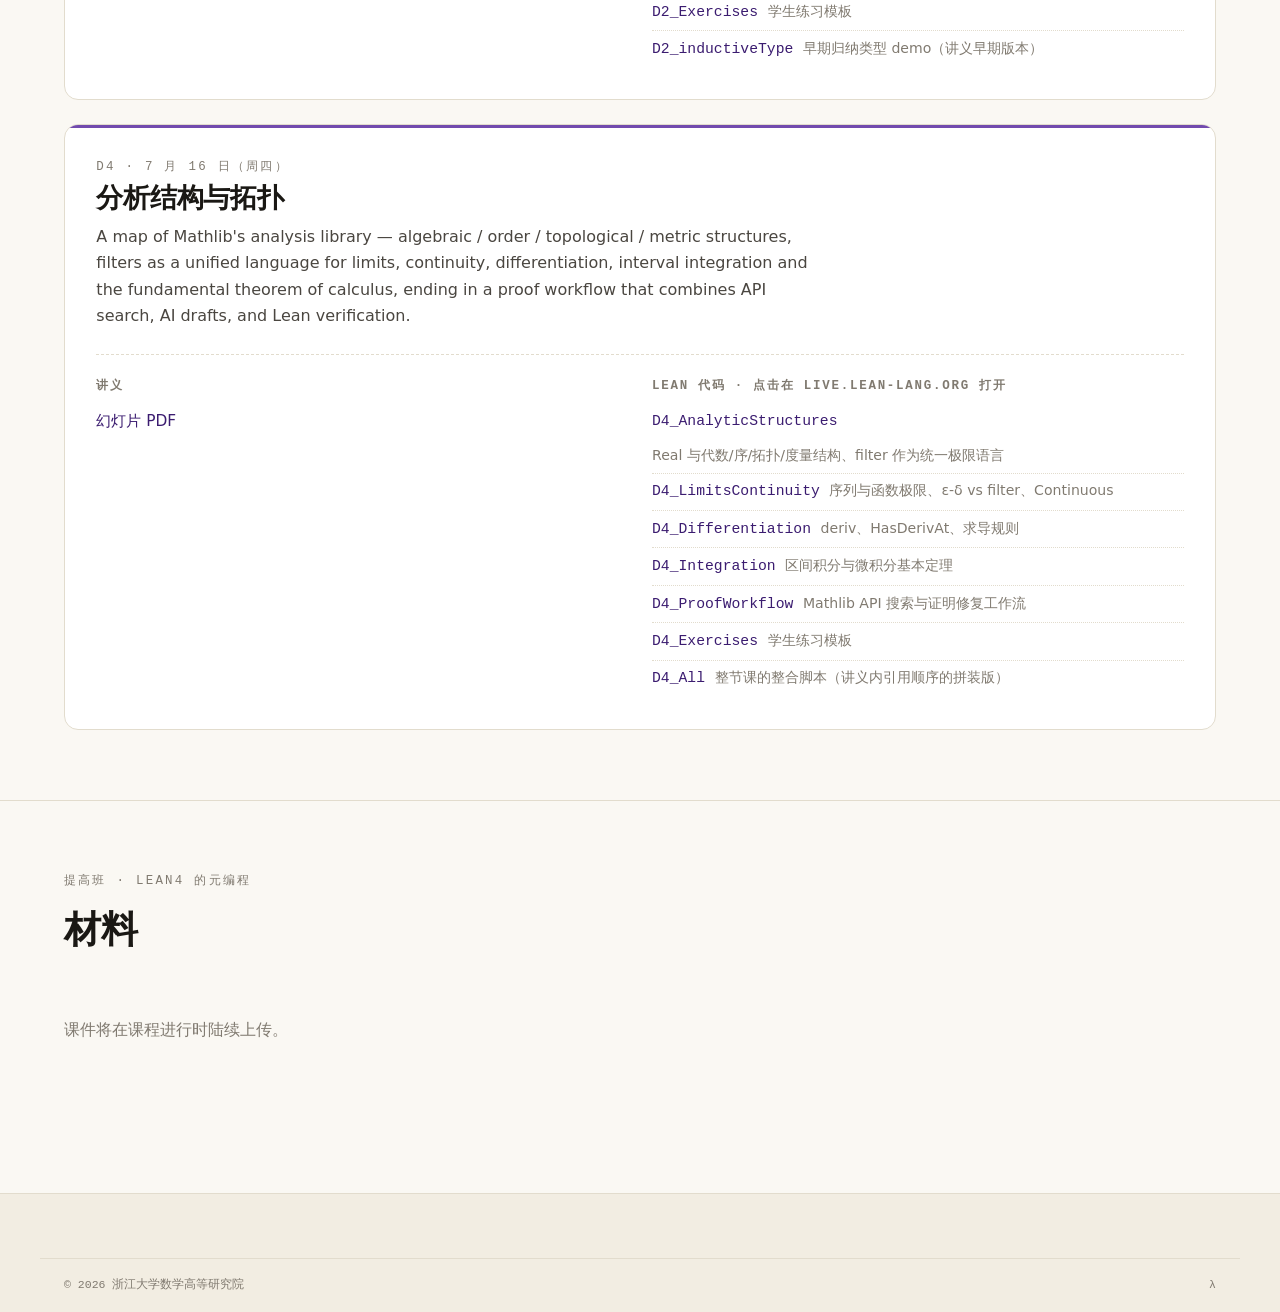
==== commit 62e590dd: "chore(site): trim internal/meta labels from public pages Audit pass after the '两个平行班 / 授课老师' callout" ====
--- a/materials/summer-school/index.html
+++ b/materials/summer-school/index.html
@@ -146,7 +146,6 @@
 <main>
   <section class="hero">
     <div class="container">
-      <p class="eyebrow">Materials · Summer School</p>
       <h1 class="hero-title">暑期学校课件</h1>
       <p class="lede" style="max-width: 56ch; margin-top: 1.4rem;">
         本期暑期学校的讲义、幻灯片与代码示例将在此发布。<a href="../../summer-school.html">← 返回暑校页</a>
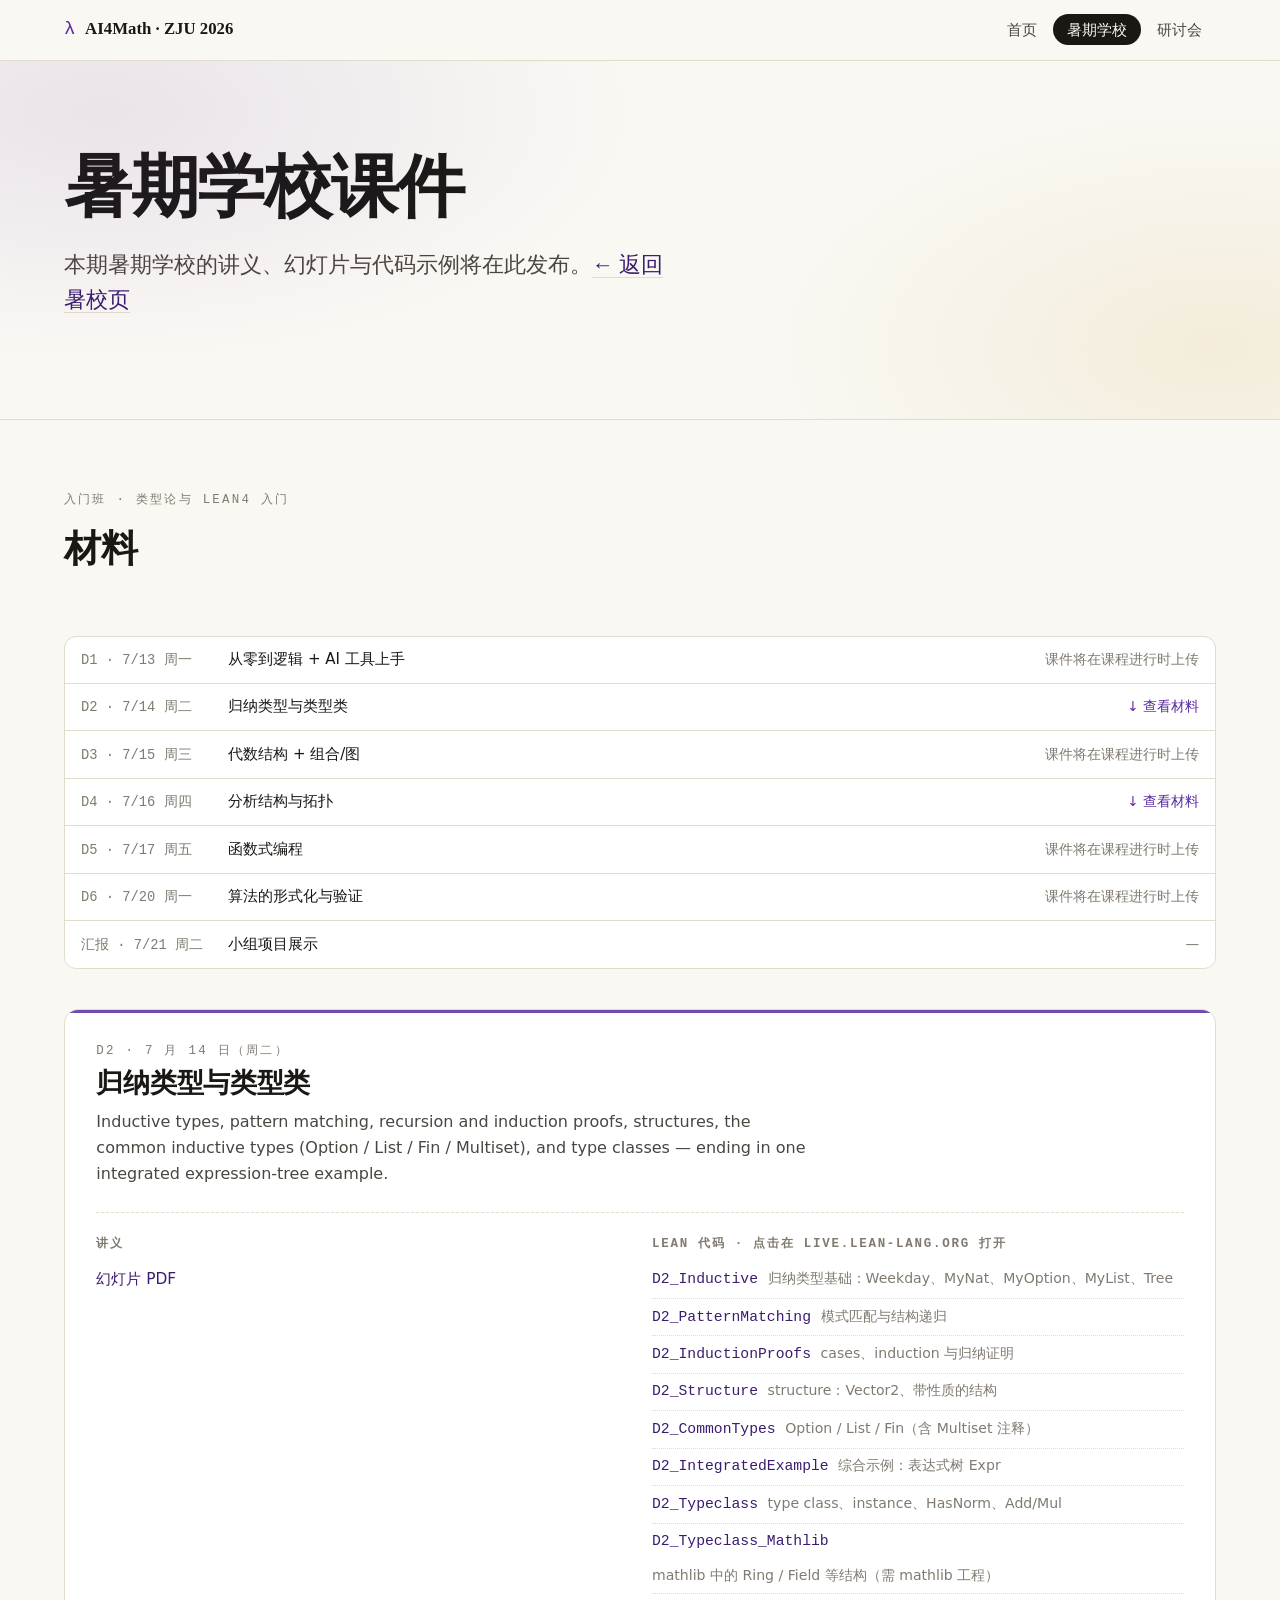
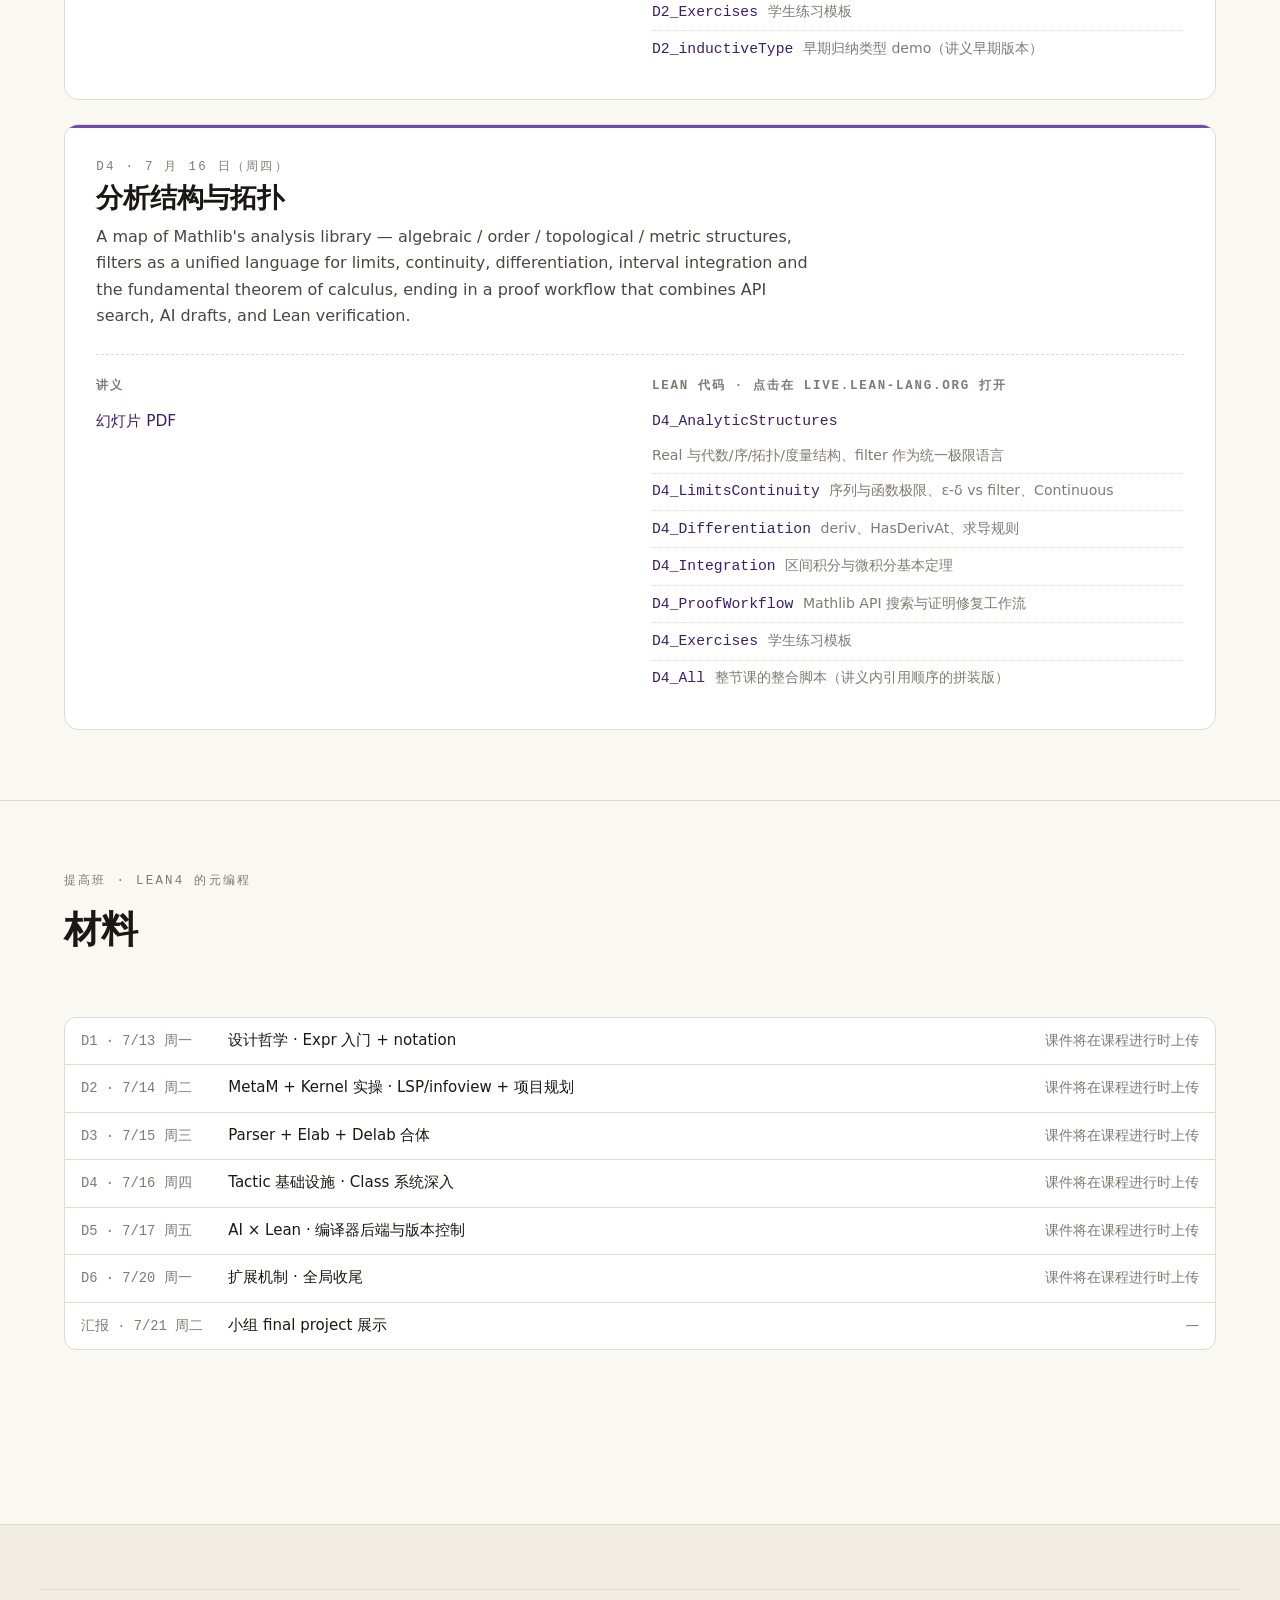
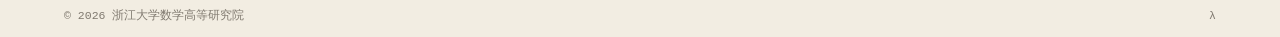
==== commit dcdb48c4: "feat(summer-school): add 提高班 course schedule overview Replace the 提高班 section placeholder with a cou" ====
--- a/materials/summer-school/index.html
+++ b/materials/summer-school/index.html
@@ -250,7 +250,16 @@
           <h2 class="h-section">材料</h2>
         </div>
       </div>
-      <p class="muted">课件将在课程进行时陆续上传。</p>
+
+      <ol class="course-schedule">
+        <li><span class="date">D1 · 7/13 周一</span><span class="title">设计哲学 · Expr 入门 + notation</span><span class="status">课件将在课程进行时上传</span></li>
+        <li><span class="date">D2 · 7/14 周二</span><span class="title">MetaM + Kernel 实操 · LSP/infoview + 项目规划</span><span class="status">课件将在课程进行时上传</span></li>
+        <li><span class="date">D3 · 7/15 周三</span><span class="title">Parser + Elab + Delab 合体</span><span class="status">课件将在课程进行时上传</span></li>
+        <li><span class="date">D4 · 7/16 周四</span><span class="title">Tactic 基础设施 · Class 系统深入</span><span class="status">课件将在课程进行时上传</span></li>
+        <li><span class="date">D5 · 7/17 周五</span><span class="title">AI × Lean · 编译器后端与版本控制</span><span class="status">课件将在课程进行时上传</span></li>
+        <li><span class="date">D6 · 7/20 周一</span><span class="title">扩展机制 · 全局收尾</span><span class="status">课件将在课程进行时上传</span></li>
+        <li><span class="date">汇报 · 7/21 周二</span><span class="title">小组 final project 展示</span><span class="status">—</span></li>
+      </ol>
     </div>
   </section>
 </main>
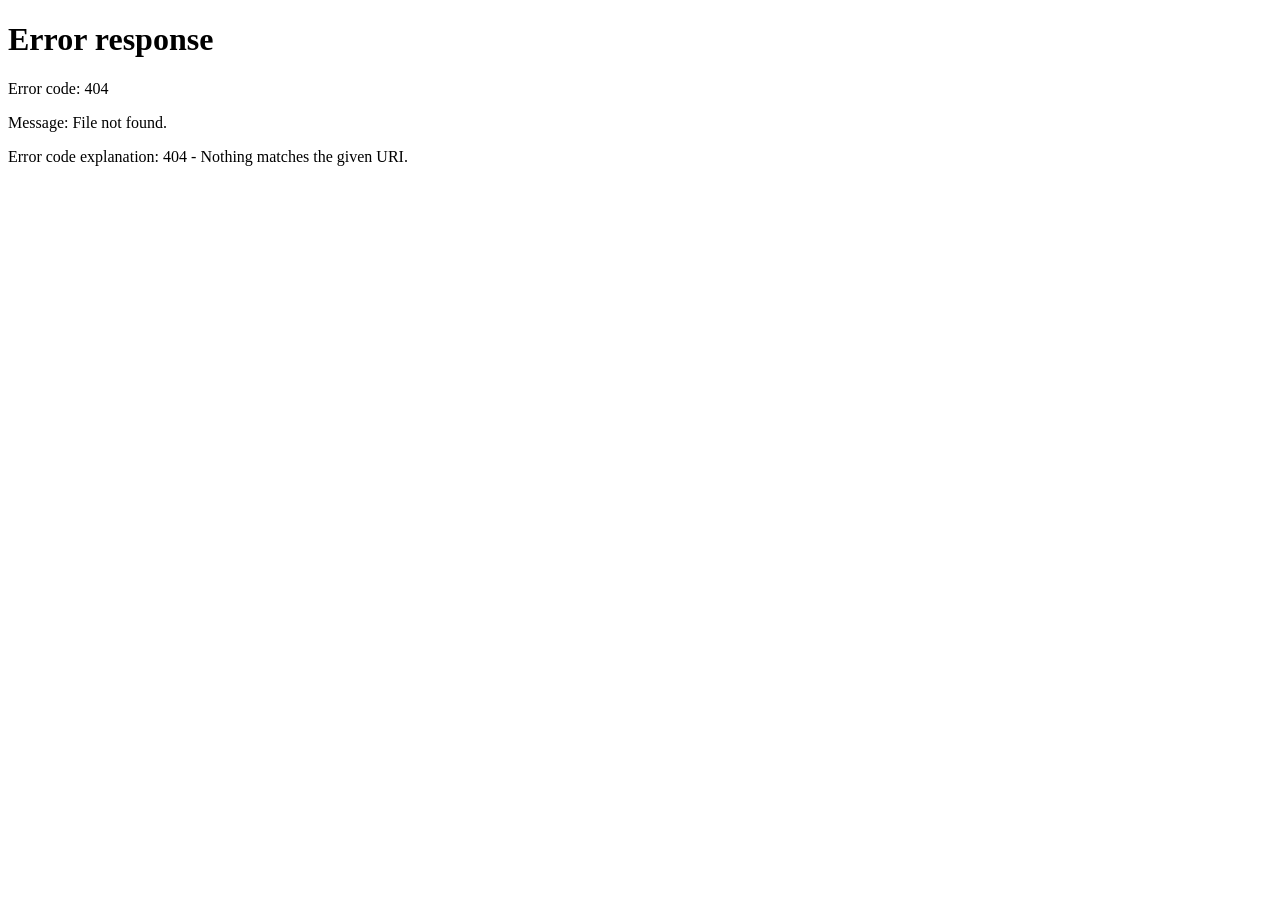
==== commit 16e184fd: "fix(site): redirect old materials/summer-school/ URLs to the new layout Bookmarks pointing at materi" ====
--- a/materials/summer-school/index.html
+++ b/materials/summer-school/index.html
@@ -2,274 +2,26 @@
 <html lang="zh-CN">
 <head>
 <meta charset="utf-8">
-<meta name="viewport" content="width=device-width,initial-scale=1">
-<title>暑期学校课件 · 2026 AI4Math</title>
-<link rel="icon" href="data:image/svg+xml,%3Csvg xmlns='http://www.w3.org/2000/svg' viewBox='0 0 32 32'%3E%3Crect width='32' height='32' rx='6' fill='%231a1814'/%3E%3Ctext x='16' y='22' text-anchor='middle' font-family='ui-monospace,Menlo' font-size='18' fill='%23b8860b'%3E%CE%BB%3C/text%3E%3C/svg%3E">
-<link rel="stylesheet" href="../../assets/styles.css">
-<style>
-.lecture-card {
-  background: var(--bg-elev);
-  border: 1px solid var(--rule);
-  border-radius: 14px;
-  padding: clamp(1.4rem, 1rem + 1.2vw, 2rem);
-  margin-top: var(--space-3);
-  position: relative;
-  overflow: hidden;
-}
-.lecture-card::before {
-  content: "";
-  position: absolute;
-  inset: 0 0 auto 0;
-  height: 3px;
-  background: var(--accent);
-  opacity: 0.85;
-}
-.lecture-card .eyebrow { margin-bottom: 0.3rem; }
-.lecture-card h3 {
-  font-size: clamp(1.4rem, 1.05rem + 0.8vw, 1.85rem);
-  margin: 0.1rem 0 0.6rem;
-}
-.lecture-card .lecture-summary {
-  color: var(--ink-soft);
-  margin: 0 0 var(--space-3) 0;
-  max-width: 70ch;
-}
-.lecture-files {
-  display: grid;
-  grid-template-columns: 1fr 1fr;
-  gap: var(--space-3);
-  border-top: 1px dashed var(--rule);
-  padding-top: var(--space-3);
-}
-@media (max-width: 820px) {
-  .lecture-files { grid-template-columns: 1fr; }
-}
-.lecture-files h4 {
-  font-family: var(--mono);
-  font-size: 0.78rem;
-  letter-spacing: 0.14em;
-  text-transform: uppercase;
-  color: var(--ink-mute);
-  margin: 0 0 0.6rem 0;
-  font-weight: 600;
-}
-.lecture-files ul {
-  list-style: none;
-  padding: 0;
-  margin: 0;
-}
-.lecture-files li {
-  padding: 0.35rem 0;
-  border-bottom: 1px dotted var(--rule);
-  font-size: 0.96rem;
-  display: flex;
-  align-items: baseline;
-  gap: 0.6rem;
-  flex-wrap: wrap;
-}
-.lecture-files li:last-child { border-bottom: 0; }
-.lecture-files .lean-name {
-  font-family: var(--mono);
-  font-size: 0.92rem;
-}
-.lecture-files .lean-desc {
-  color: var(--ink-mute);
-  font-size: 0.88rem;
-}
-.lecture-files li a {
-  border-bottom-color: transparent;
-}
-.lecture-files li a:hover { border-bottom-color: var(--accent); }
-
-.course-schedule {
-  list-style: none;
-  padding: 0;
-  margin: var(--space-3) 0 var(--space-4);
-  border: 1px solid var(--rule);
-  border-radius: 12px;
-  overflow: hidden;
-  background: var(--bg-elev);
-}
-.course-schedule li {
-  display: grid;
-  grid-template-columns: minmax(8rem, auto) 1fr auto;
-  gap: clamp(0.6rem, 0.4rem + 1vw, 1.2rem);
-  padding: 0.65rem 1rem;
-  border-top: 1px solid var(--rule);
-  align-items: baseline;
-  font-size: 0.94rem;
-}
-.course-schedule li:first-child { border-top: 0; }
-.course-schedule .date {
-  font-family: var(--mono);
-  font-size: 0.86rem;
-  color: var(--ink-mute);
-  white-space: nowrap;
-}
-.course-schedule .title { color: var(--ink); }
-.course-schedule .status {
-  font-size: 0.85rem;
-  color: var(--ink-mute);
-  white-space: nowrap;
-}
-.course-schedule a.status {
-  color: var(--accent);
-  border-bottom-color: transparent;
-}
-.course-schedule a.status:hover { border-bottom-color: var(--accent); }
-@media (max-width: 640px) {
-  .course-schedule li {
-    grid-template-columns: 1fr;
-    gap: 0.2rem;
-  }
-}
-</style>
+<title>页面已移动 · 2026 AI4Math 暑期学校</title>
+<script>
+  // Hash-aware redirect: bookmarks of #lean4-intro / #metaprogramming
+  // resolve to the new dedicated class pages; everything else lands
+  // on the暑期学校 portal.
+  (function () {
+    var hash = window.location.hash;
+    var target = '/2026zju/summer-school.html';
+    if (hash === '#lean4-intro')      target = '/2026zju/summer-school/basic/';
+    else if (hash === '#metaprogramming') target = '/2026zju/summer-school/advanced/';
+    window.location.replace(target);
+  })();
+</script>
+<meta http-equiv="refresh" content="0; url=/2026zju/summer-school.html">
+<link rel="canonical" href="/2026zju/summer-school.html">
 </head>
 <body>
-
-<header class="site-header">
-  <div class="nav">
-    <a class="brand" href="../../index.html">
-      <span class="brand-mark">λ</span>
-      <span>AI4Math · ZJU 2026</span>
-    </a>
-    <nav>
-      <ul class="nav-links">
-        <li><a href="../../index.html">首页</a></li>
-        <li><a href="../../summer-school.html" class="is-active">暑期学校</a></li>
-        <li><a href="../../workshop.html">研讨会</a></li>
-      </ul>
-    </nav>
-  </div>
-</header>
-
-<main>
-  <section class="hero">
-    <div class="container">
-      <h1 class="hero-title">暑期学校课件</h1>
-      <p class="lede" style="max-width: 56ch; margin-top: 1.4rem;">
-        本期暑期学校的讲义、幻灯片与代码示例将在此发布。<a href="../../summer-school.html">← 返回暑校页</a>
-      </p>
-    </div>
-  </section>
-
-  <section class="section" id="lean4-intro">
-    <div class="container">
-      <div class="section-head">
-        <div>
-          <p class="eyebrow">入门班 · 类型论与 Lean4 入门</p>
-          <h2 class="h-section">材料</h2>
-        </div>
-      </div>
-
-      <ol class="course-schedule">
-        <li><span class="date">D1 · 7/13 周一</span><span class="title">从零到逻辑 + AI 工具上手</span><span class="status">课件将在课程进行时上传</span></li>
-        <li><span class="date">D2 · 7/14 周二</span><span class="title">归纳类型与类型类</span><a class="status" href="#d2">↓ 查看材料</a></li>
-        <li><span class="date">D3 · 7/15 周三</span><span class="title">代数结构 + 组合/图</span><span class="status">课件将在课程进行时上传</span></li>
-        <li><span class="date">D4 · 7/16 周四</span><span class="title">分析结构与拓扑</span><a class="status" href="#d4">↓ 查看材料</a></li>
-        <li><span class="date">D5 · 7/17 周五</span><span class="title">函数式编程</span><span class="status">课件将在课程进行时上传</span></li>
-        <li><span class="date">D6 · 7/20 周一</span><span class="title">算法的形式化与验证</span><span class="status">课件将在课程进行时上传</span></li>
-        <li><span class="date">汇报 · 7/21 周二</span><span class="title">小组项目展示</span><span class="status">—</span></li>
-      </ol>
-
-      <article class="lecture-card" id="d2">
-        <p class="eyebrow">D2 · 7 月 14 日（周二）</p>
-        <h3>归纳类型与类型类</h3>
-        <p class="lecture-summary">
-          Inductive types, pattern matching, recursion and induction proofs, structures,
-          the common inductive types (Option / List / Fin / Multiset), and type classes —
-          ending in one integrated expression-tree example.
-        </p>
-
-        <div class="lecture-files">
-          <div>
-            <h4>讲义</h4>
-            <ul>
-              <li><a href="lean4-intro/D2/D2_inductiveType.pdf">幻灯片 PDF</a></li>
-            </ul>
-          </div>
-
-          <div>
-            <h4>Lean 代码 · 点击在 live.lean-lang.org 打开</h4>
-            <ul>
-              <li><a class="lean-name" href="https://live.lean-lang.org/#codez=[base64]%2FGBYJimNjFFJcNgdKVkFpsAp5lxxmSAMy3aD2KhWCCM5msnDshmKBQC1DKQLs4aEXyEFojTBjCZEUgCuxVKTRSpE0JksARKRULTmJXFHU1CCI7zIl4jJ44XFSYIKLhsJQxHQzR1cPw6C2CqgQcwKOlhFZHEDHCAXCAYiCCCC%2BViR8GEPhpYx1BoBEYQUi4ZmENxZHJvOmaiDRsAgg5SL6EQhQ6UC8xmEa0AA%2BEBiqT72C8ED7FrcQ6Y6FHqYjM%2Bi2Hn6GoUBkEfwzwASoR3UMAEIAUXhQ2gslw0oc5CPNDOzFkMObrfb5zvmAfLbb1mIA%2Bot7Mb4gR9PysYhymoc5CDqQCP3bb9VAgqCgNghcIAAXlQ6Cny%2FMCEN4TDgNA7F0Pw5DlBoGR%2FCMJDrB0bNdBLRdqIFPhUNoABtEivx%[base64]%2Bo2xbVyVAgtx3BR92vF9%2FxheblGIaaPQu%2B9doW0CVvIhUICCtanuxFjaGu7AXswVb%2Ftuma3v8bBXK%2B%[base64]%2BuhiQASjDLtxpnRL8WhqxA4WNII4oJatFMqRs3DyPtt29Pg8L7ODvXY7dwgQ94RvV8rrToPVGIZPPj%2FR6A5bxZc7iBvLtD7uFjbz71tL1IFpjh6AJD4fJlHlPx57iAAGUWX6afO9n%2BfW77%2FOIAW2sdt3kQp5nmE5%2Bbkf96%2B9eI0BYvT7Xjf2GnsAKP7EsJnYQaDZaZeGcj6%2FXhtfBe7dwapi4MuVAf8OaWkAcHYBcMS491AnnCAAAWWAkDfDQLQMNSoiDUj32eCA1BN8MF2UENKOyqM8IxG%2Fv0OBnNcZ4JgSwpUbD8GwI2ATAyFVXb%2BjMhZY0kQOjekIM0CAPly4BWYFQNgmtTAWAKOQVMsQXAChCgabwqJQETzPmRAxK9SHsD%2BmA1ITEaAmkFM7IyBYPaEC9jZFR0gZRRFdmWVotkJF4FVPIFokUXbsiNnpQqWDbgphVGqXqFF0wZ3KGwJRpY3AOAFDDOs6w4haC2FIf6kCGZuHWkfJ%2Be1j7fX2jOGIQwMZoR2jEJaNTlpIxEKhHavNQ5FP7PLd%2BZxNLGG6ZDew6Mwb9KgkMqGONxlaRSnjewwyaAqJVjEAIKV4B1JDqskpyg44FzmasupGFtkYXSbQBQvhSBLLMCstZqB4CdK2fLVOU8vrdNWSHTpyA44YUee83psNWjnMuTQZxbgCkm1jGIqQMTxi9WCQ4pJKTvZuNheqeICoEmTH0XcnpdSoBQGObQf5nyVoAt%[base64]%2BH93qSyMD621HrkEWJzWURMQ8I0AydbAJt9amQQE5MWlNMc%[base64]%2FjFShMtl9dJyTWdaBriOkGk6Z164xpkyQcgFBfCabhKPGQiatNkB419ItWnD67OMwZsTB9LMWcY452TpbP56hyIQSzLGnM%2FRQSZuztAoAhxMzp%2FwaJp4EtDv5rg4ngsGdCxAWAcc4stlM7prtfb6HGHc%2BQLT%2FCmSCLlCZERAgUwslk3ZiAVJbBQ2I8tMjlHqMxT0MoJU0xgR0eDiZEKXB7YmDhFoMAl7NAQEA8BqrFAwTjp6qkJgIQuDQc1qwUKlXMAUBqGEyFcYEwAHZKTYn0KGJR%2BIlDqBRPKJVucqp1kzZxECKoY2n2IA927IMXuNx7e9weJmHtbbAM2aQ9hEonv%2BBdtUYoOX%2BofcYBOSwwB7nQCeswNofKZoCsWfEvpCyOwVOgYwHU1s451B%2BryeE3EyB3JaYIXBWCiNDH7DFiRTvBzYJIHQh3DCcGcUqPCGhcCMKal1h%2BmBcAebhxEbE7pWAi480WVrbtgihEUPSkQslcBgprHghQPpUQACoZECuYAFLX%2FovSxC0AMMA%2BvDLvDlny1IJu6u%2Fv%2FRbq3Mi1s1C0MborHoQrpJDJ7y3%2BufIzeQN7loof%2FSBk2zKiAAAOW4690CpUXI3antOfY0AZwx3TaZMD0UyouDjic%2BxOhnFYDQpBCgzi9C2Fc%2Fqq6qZDUeE8Z4LxXg07doTue3gF6ys9ssuNu%2B%2BDz33gGZfiLD9HxlfvtfnEEwAIrOAAnaZkEqV37cXAyyIuilbPFFWWMkxUsT2vw5EBFlUtBckpG8a9F%2FXbigUJKdxaqySYNuIgV0mYweYbJPKiAAAEtXj0MgAKB7prFoAUHjm4IEM7hnKkKYAypbKBqSDQAeJkEqCLjaOeJQCiDQEmKeGmCnIED5NALgCqAsAFLvjhteuwkEvYpfksMVIQawKaDIn1NYB1AAAoUDkG%2BpUGWw0F2IFYhJVQ%2BTtwBQzCBY%2BQdB8F8amrFzlwVIcFWDcG8Fuz8Y%2BRLDmwsHEGOCsCKBaiMbUHVBSA6ZEA6DMgqzyz2CqqBBOCiwxYQFeK2R5hRjGxgowCwB7BcqHBAA%3D%3D%3D" target="_blank" rel="noopener">D2_Inductive</a> <span class="lean-desc">归纳类型基础：Weekday、MyNat、MyOption、MyList、Tree</span></li>
-              <li><a class="lean-name" href="https://live.lean-lang.org/#codez=PQWgUABBAiBMD6AhA9gW1cgdgFQJ4AcBTAZwDoAbQgQ0zEggBkBLAN0IgBNCMIAzJyn2QAnCAGM0GTBCaYOAVzEAXVuyUESEGhwjFUVcuQgBBAAoBJCIQAeVVPkrEAXPQDy%2BFVgA0jJsSU%2BAGKyPtpaEPpKABbkTABGIFjkuBCYyErsVHHI8koQALLy5CrEhEqkYCDAdJh2JPhUYuxwKOhYeETEdKAAhBAAxP0Q7p6YTlbWDkxiTHm8VALywuxVdFy8ulS8hAAS1DoA3gb4UVQQ4x2EAL7nvv5a5CdnIAB8wx5MWA9P9AA%2BEABtAC6EAAvG80phCH8INZzuN4GC3sQ0OxrGtCBsAOZlADqsyi0ExVCKeSOj1Ot0uNwAFOsScVbsdTgBKW4jT7SZnPN7cmGQ9jgzjE0kwlGoNFI2F0fqEFgGTbbPZUHQAgCMPlgPgAzECwLL5UZiFtdvsIDTgbdmPcAHJUJQs%2FVyhU4pT46JE%2BakiAABnNxqVZoBAHYfAAOHwATiBjoNLrxBM9DLyfppAdNKvNlvG1rydodjqdhveo1I%2Bnw5t48mk0nG%2Bal0gA1BA1Wy06iIAAWWPOowcrBlqgVmlVmu3etCpsttkC7ogHpgVxxUrCeWjFzmDZnUfKTkQZZKJaYYgQAAG%2Fa5FKop58Ei4EHkxFkWJkShPy2I3tQj7ypzkgmyaIwGidhTwFU8tDkM9xUICCxCoUoyEqaowF6AYhlzcZ%[base64]%2FD0gyjJy0zzLyqytBs5tMHskqnN1CqNKqiAarqhq5z6QYIGCMZppyORCB0WpD2EBVMHkVA4n4k9VjAdY%2BCYYR%2FFcXhsCiZYkqW2RKqcWSfVOzEIHIBClGu677tuZbntk2AZTEKJCDEABrc7Lp%2Bm67sIaEuP4WHfoRwhSENIsFS%2Bq74fuzGDH1MGIehlG8b%2BxHSD8BglAxDZKCUDJLqtFKIAAZSUYRnyq%2BgAQAIiofmfH5uJhYgfmxH52KuMZ5myFdc0%2FXGQHtR7Ys5aO0hFZpaSVaetX6c%2BspmYANQhpQRFuc3lCtznua8oH6H6FgBaFkWxZFqWZZ0zXhBty3hG1solYBg31Zxk3%2BIDkRg7yXWw%2BkQ3UPnMBsGEFIwZoLEeZAmR1rhLJkDYCBLbPbVT1IRhqGkZYACsLZPWZpohklSnLiC%2FFSdItDAQ0mB0QhKAlTA8mQDZT1VyvkPm9CClJPwynGSIYniRJMGSbuMggE7QAgNPwbPQpikXpQIOaxKTy4IgoK%2BFfYjiKvzC5RgqEh9h8GEZAG%2BUCAAHcCQRHtKvOIXhgJRC7qUXcXx4LSEOhICU4RYgly4BgCoYBTDIGIE%2BOIggqzbXYKg5ALh6BMHsCIPI%2BRgEP1INAEipBj4lDKKQAAQghaYdAoAgBACYCIC9Sh5C7tWfC%2FENrTVyBAd%2BhB8Anm%2FCfKYMx1AVC4Tw1oDRlhnlCj4NUQIIJhFPI5BSYU9GyP4WUJCKiIAAFVShViMGYcwTdMBiHIPIe8p54LCA4DeM8Ehqxn1CFBU85Zp5gECFbPO5M8iUGUEsD%2BCFiA%2BCkRWPOEhnHSMPAqNJXNvokKgLmKAhTbjYVwhAERhFOAkXoIw0%2BUAsKyFKcIrxoiiIkX%2FoAuRKgFGzFqlAQG0ginjDONkasXBNr2iWLtfah1hA%2BEfJiIoQhRDpnzlwawz4Z4pwXAAUWsPxGY7cB7UGcGANUVcbGgQvBBMuf4jKZD4AsSgOhyDIGQJDeQ%2BAKiwHOe3U8lFeLMz0VBT%2BG1ph5Dzh%2Bb0h19IaN7PIe0PNZgVG1FXFAx4uaKDyDQKww9CCjzKRPQGqlp6dirrshwCxpB%2FyiCkSeshO4nnmXYpZip2CyDWc%2BCoJ08U6BaJIdoGguhAA%3D" target="_blank" rel="noopener">D2_PatternMatching</a> <span class="lean-desc">模式匹配与结构递归</span></li>
-              <li><a class="lean-name" href="https://live.lean-lang.org/#codez=PQWgUABBAiBMD6BJAdgEwK4GMAuBLAfsgAoBO%2B%[base64]%2BDMqnaJW6UF6SgghwA7mFluwAD4QJ7IPiAu5QCAJKzYCBHEg0TR0CAkCh0VEgsEAkY4qD4nBEkmaaQpd6fb6k5CVERrSmFNwgdxgFBfKo4KQQcxkKbYW4ACXw8IgghYnQgkXwLX6VGW%2BHQdHUckC%2FXiKkwJGY2D48OWDHOMkO2ROZwuVxkAH4DEYwB5vL47NpHBBCOimNh0CQWuj0II0gwSFRskxUKgwmHYmABBRVBn9oJigA5KM3CBlwkgMZVmkABkaY0ENPOAGoIABGJsF9TF9tdtjYR1SIS9%2BAAL2TIhSxeyVYr6b7EEb5TnHShFKpQ5HNuLS%2FgVCwmCL6NL5eKS%2FV%2BwHnaK5Sv%2FYgHe7mQ37CFO4Yo%2BLU7I8CvFJznnC800LRtzkeCEunYTR7A9c5EWHGk%2FxEbFcVxT8oDRI9MBPc5cGWJtGQgeQ6EwEioCvRsgOfLt717FczxfCEsIw3F4EaZiu2grUSDVABtQiAF0vx%2FccFCofATxSNYMhPEDsBuHFAKvOSihPB9CzWWTC3km53ygODQwjE8kORbCIFQ4j2K3alLNwk8T0Imz2LIijbKowtdPUdT9hPF8GNU7SSg0ujX3KNjbM4rTfP2K99PC3iKUEkTKIgGLGJ0hL%2FPCgoDLskVPB8CAQwcCMI1CL5%2BhzYdvz3VRzG2NB4GQcR4BIXBImWQlFkuVYNi2XZ9nifpsi4L5PVWZSMNG58OwE4SuLmt9IVgrRyvOObzNbcRXIwti0UwQgLThfoXPQtyWg8zyDiybJRqKNsFqW8pXWyA5%2BmeiBFoKqL2My96zuS%2FifrSsA6vExgomHACmqddQ%2BquQbtj2T6IE6MbOG5KbriyHF0e%2BzGCnoJ1ImHZbaGh8miI7THSZhojVpgoyNo9bakV28lLowiYphpY7kFOuaLoZWy%[base64]%2B9x9gBE67hNGiAAlBg5VlnJXgARzYPN1VwEgyGkJHLaroa9itqfkZnvuB7rml79Jjv48BWeGBf%2FN4ifwuaCeEejAKCEk6t1Qk79n4ANSIII%2BJ8KRdR6kUWcsCZRAKUmJBqMDj5SHgFguBZ964XxtikQk1856OxmriPBMpkHYOkEpLipDA7lzDISMOEA0Tt2%2FvtTC25w7Dz4Gg%[base64]%2BomD0zAAAFjCWQCJDixxOJcbIe%2BKhc4rwqPCEQTTzgtPMG0x0fR9A5gRjAWAGdHA2JcGAIAA%3D" target="_blank" rel="noopener">D2_InductionProofs</a> <span class="lean-desc">cases、induction 与归纳证明</span></li>
-              <li><a class="lean-name" href="https://live.lean-lang.org/#codez=[base64]%2BNQAHhBZAJK51CmjEBPI1GyojDl5EABKeEaosgBCAKIAjrLQnXSmAEYkh1RsPBAAXoWcHZgzL8hCPRkAvNQA3hARj8IAAGWTTYEgiAAXxueDu6DenQ%2B3VGvygAKB3wgAGZwWiIAAWGFUXx4BixCDoMBkilxdAEIY08mUhkpOF3d6fAikFhKAAUiIYSK6sAAlCKUV90RBMQSGSMANQQBiM%2FHAtkQZWq6awsC3drI7nkPCrQWSz4SrJc1E%2Ff6AgkgBXq7FOgi6jmG0UEFicZAQc3C61G7pW2a5NHUBUQABUKsZWqp7tj8fZzLpXqlPL5VNlDuBIAAjC6ID1YbTKTbYAQTatqRW4lWfX7c3LgQBWEsANhJYCqeCEHGUfPgI0DFtDo2oUH5Td5SiFYoT2Oj2oTwPO7KgqB4RCo%2FcH7GHLHg03HwdFVunAbnOcXyZXybXEOxm%2BoO73fYih5VIfgeGQUgA0RC8pSvKAMXzR8hhLTVoQgFcCTfKAYhEdQqXfXdPBAHx%2FAgVwWikCAYgqc50G0ARTEArQlC2Th0lQZB5DKRowGafR8AgAAFTgcmQAB5choDoUg8k4Ww4n6QoPCgIFw3mKAIXk6hxOE0TxMpLIRmxLdWEKZZyFWDYtl2Q5jlOC4rgOT0WBEvIcRmHi%2BMEtSxIkyNIKxXESzxCBVLsjS4mBD9ewbVg7JxRl00pWzRMitMD3wI9Yrc2J4ESJIcjMdR%2FwOdBKX5IxHN43IXICiSwyMZcamTO0oCq%2Fz1Ik7DcICYIRFCIg4jwcgGDoVBxPsXIQCIOgAGtmHY9xBGEIC6nMYQ8CGLZ1BEOhxIgJa7FqBprDY8QOOYegTVIVA9l6voBhkwE2lidBmHGSZFNuoh7pmOYFn0vrDPWTZtggfYjhgCzSEuPBrn1eFaByMgzt64hOE4MbjADHqg2hk64YYCV%2BVsewZlcFYw34owmI2uYPOyO48eYbEACIhjpyoIkoCDRE4fG0cZF77uoBQ0KpiAaYQiA6ZSJn%2B1ZiCRA55guZSHnrv566oHIcSPEhu40ZmY7YfOoMZUxRWCULMEIAVu6HuxWAoT1MK0ei7r4aIRHkaKhm6cdzbnddlG6fuT2wG8MA9iGQpMDoAWzjIEQMjAQsCGBvgTWUUQDumnghHiKJAqF9B2HOQoyl6Ogqjz%2BxUDMLOKCUNg1fYLKUQIMBqyTmHj1L9aKiz2sc4qTPZtEOh2B238ujTtwDGbyK25ToCptaMiKJWVgzCAkuy6AuiGNSZvWJ6pQXHTgwwCAA%3D" target="_blank" rel="noopener">D2_Structure</a> <span class="lean-desc">structure：Vector2、带性质的结构</span></li>
-              <li><a class="lean-name" href="https://live.lean-lang.org/#codez=PQWgUABBAiBMD6BhA9gW1cgdgFQJ4AcBTAZwDoAbQgQ0zEggBkBLAN0IgBNCMIAzJyn2QAnCAGM0GTBCaYOAVzEAXVuyUESEGhwjFUVcuQgBBAAoBJCIQAeVVPkrEAXPQDy%2BFVgA0jJsSU%2BAGKyPtpaEPpKABbkTABGIFjkuBCYyErsVHHI8koQALLy5CrEhEqkYCDAdJh2JPhUYuxwKOhYeETEdKAAhBAAxP0Q7p6YTlbWDkxiTHm8VALywuxVdFy8ulS8hAAS1DoA3gb4UVQQ4x2EAL7nvv5a5CdnIAB8wx5MWA9P9AA%2BEABtAC6EAAvG80phCH8INZzuN4GC3sQ0OxrGtCBsAOZlADqsyi0ExVCKeSOj1Ot0uNwAFOsScVbsdTgBKW4jT7SZnPN7cmGQ9jgzjE0kwlGoNFI2F0fqEFgGTbbPZUHQAgCMPlgPgAzECwLL5UZiFtdvsIDTgbdmPcAHJUJQs%2FVyhU4pT46JE%2BakiAABnNxqVZoBAHYfAAOHwATiBjoNLrxBM9DLyfppAdNKvNlvG1rydodjqdhveo1I%2Bnw5t48mk0nG%2Bal0gA1BA1Wy06iIAAWWPOowcrBlqgVmlVmu3etCpsttkC7ogHpgVxxUrCeWjFzmDZnUfKTkQZZKJaYYgQAAG%2Fa5FKop58Ei4EHkxFkWJkShPy2I3tQj7ypzkgmyaIwGidhTwFU8tDkM9xUICCxCoUoyEqaowF6AYhlzcZ%[base64]%2FD0gyjJy0zzLyqytBs5tMHskqnN1CqNKqiAarqhq5z6QYIGCMZppyORCB0WpD2EBVMHkVA4n4k9VjAdY%2BCYYR%2FFcXhsCiZYkqW2RKqcWSfVOzEIHIBClGu677tuZbntk2AZTEKJCDEABrc7Lp%2Bm67sIaEuP4WHfoRwhSENIsFS%2Bq74fuzGDH1MGIehlG8b%2BxHSD8BglAxDZKCUDJLqtFKIAAZSUYRnyq%2BgAQAIiofmfH5uJhYgfmxH52KuMZ5myFdc0%2FXGQHtR7Ys5aO0hFZpaSVaetX6c%2BspmYANQhpQRFuc3lCtznua8oH6H6FgBaFkWxZFqWZZ0zXhBty3hG1solYBg31Zxk3%2BIDkRg7yXWw%2BkQ3UPnMBsGEFIwZoLEeZAmR1rhLJkDYCBLbPbVT1IRhqGkZYACsLZPWZpohklSnLiC%2FFSdItDAQ0mB0QhKAlTA8mQDZT1VyvkPm9CClJPwynGSIYniRJMGSbuMggE7QAgNPwbPQpikXpQIOaxKTy4IgoK%2BFfYjiKvzC5RgqEh9h8GEZAG%2BUCAAHcCQRHtKvOIXhgJRC7qUXcXx4LSEOhICU4RYgly4BgCoYBTDIGIE%2BOIggqzbXYKg5ALh6BMHsCIPI%2BRgEP1INAEipBj4lDKKQAAQghaYdAoAgBACYCIC9Sh5C7tWfC%2FENrTVyBAd%2BhB8Anm%2FCfKYMx1AVC4Tw1oDRlhnlCj4NUQIIJhFPI5BSYU9GyP4WUJCKiIAAFVShViMGYcwTdMBiHIPIe8p54LCA4DeM8Ehqxn1CFBU85Zp5gECFbPO5M8iUGUEsD%2BCFiA%2BCkRWPOEhnHSMPAqNJXNvokKgLmKAhTbjYVwhAERhFOAkXoIw0%2BUAsKyFKcIrxoiiIkX%2FoAuRKgFGzFqlAQG0ginjDONkasXBNr2iWLtfah1hA%2BEfJiIoQhRDpnzlwawz4Z4pwXAAUWsPxGY7cB7UGcGANUVcbGgQvBBMuf4jKZD4AsSgOhyDIGQJDeQ%2BAKiwHOe3U8lFeLMz0VBT%2BG1ph5Dzh%2Bb0h19IaN7PIe0PNZgVG1FXFAx4uaKDyDQKww9CCjzKRPQGqlp6dirrshwCxpB%2FyiCkSeshO4nnmXYpZip2CyDWc%2BCoJ08U6BaJIdoGguhAA%3D" target="_blank" rel="noopener">D2_CommonTypes</a> <span class="lean-desc">Option / List / Fin（含 Multiset 注释）</span></li>
-              <li><a class="lean-name" href="https://live.lean-lang.org/#codez=[base64]%2BU9OVfbk9AkA%2BX9biq8F1Kg6zUyg2oYZ6hlmkZKtUG8akC3c%2B3G%2BXQ1COg1ul229HzD2%2BzFan0KxhkilUwUiyUmyH2sOsiCR0U%2BmNQv1gMKRaKxeKqJIAeWk2SSeTAdwgFAwotIZtORN0NFQEAA3iZpMRkBAPgAVWrSDAAXwgAAo7sgG02Pm2OwBKLsQQvFlLTzvSlegnC2LhYscT0GaARuNTG5BMFlUyvV2v88eNiAABhHB6PAGYAOwz%2BMXqulGvEOu3k2j7DpugrzouOQQAAcmgn5lvyiRFjkBDSC2K4QBcVadj2faDiO9xTjQ7argCmGoMgc5vMwUAQUk6HSrRKRkaeyKJluxqgbiHTPlwnZYjx%2BFqHB56mAISG2Ch%2BHzIm84wU2WIpAA1BAACMc7DgJAAsn4iYhS6ScOwjSSkHxyRxEDKWpbGCiEIDhFEMSBHmKQ0I8qCaL8Tjwfc0LCBgAAS9AaK2REdvOvb9kOHxsNoaihSRC7icu8WggA2gAuhxW6gkKXYfPi%2FGHlwQpnuGpi%2BQFQUQKlKn3jssB1RAL73ulX7lcgfmBcgGjDhl84xU2clweWjz7HwRb1CFxHhbhUWsG5cXTdKuxAiCrF9ViOKgvibz5caRI0CSpUJqN42oPUvWZdFC1DW11JjRN1UqfVOwvq1GZ2VmEAAMoIgYRhUuYlhYNYSRJC4hjGKY6R8JhIOeXy9zdT1fCybBaNNtKcmgo%2BWJ8BuFmqSe3AaKjSmqYjigNiOqOmejdOYwC2OsbjAL3gTlnGnw1Nk4T%2BPeTIAgNDTGOUdBMxY7yLPGipHNE1i0hC4oMkAFSKMdVLI01ECaXd3OmC%2BOt3YrwuwBAACstmhGA3bNCSPD8uQNY5B5QNWFwSRmlwJKELYGjIFgFAZGkqD2LbGD1HwpBYFgkgiK4YikAHihoM0SjZIQVIYIcuhoC7VHMKjymPlApcEurUBFyO5NWTCIvKTgc6WUw6haKQUc0AHND1MIcf69k0iuZnS7JBoJvYJo9ilpmDm%2FXo%2F1Q2YFhWJBSSudoHmluWfC1CwaQUGaaHxTNkX9Qt9FM1LUwbWz215RAQoeXju%2F74fj%2BE7Lesv5Qh%2BXWfsW3V0jvPeP9iDVU0jsc2OwABs71t61EklNMKzET54UMvOC%2BGEsKUWovNWKmCBpYPImlTKWIMo5Xvu%2FQkD97470kvcR%2BGtTB0OQKhQyxkMbmUsveOcNUXpNTgQhHeABBaQ%2FYcDBXQjhU%2B118HH2lIQgh58UrrXSjsWoT8AQaIobtB%2Bmh1GaJobokRYi6Tv20V%2FUR4iNB8IgLATKqUXw7E0oInyGRCGyMGhLS%2B7pVHGnZqxXKuiqEAlyspOYfBCGMLuhEwhtjYCvWce9Ge0Q55FABqYN2INV4pB0BUTeXkChFA4Fwbs5guDDikRACKGA5xNBaKCOgHUMHyIBGUioi0OwbgELwcK5TOkJXabxVp1T%2BnrkWNgDgawNjbD2DcAWeSMDfVIAALy4Eg7C1TZp9I6Zg5mUwhm0HoPcAqAJZasUOZuXpdBhBNgmBQYg8l4TlOWWsiANymzKUWa8rg9zHkf0posveyBOAeQ2aguaQyBm%2FB8aCQ5TSTkyzheUqgVyuAfLMKQB5TzsTlOBaC95%2FJPm4oqPi9wmLsWU2hONOgUKez9LMm8GEzBLk9IqfC45qkeEjlZb04cHLmkNXUgK%2B4zUZzCTKiSpZqzvauEHhgIZd0gX0AJdS%2BViqPrW32EKbAhBHhcHOPQTQVEVJUBgI7MCRIDCSCTqYC49QsmgxSODNAGTEwZDhpPMAsAzV1nILxEQ8wDCQTNDMbgAhdBXHJRSbA9QIZuphnDB4y53luXsC%2BX1FqA1GRwMGz2HYmy%2B3mO5bEzR3Ww2wIke4TSCXkGPIs%2BwmkzUADE470BIEvYG1gSiZxoDQHYhqcDZGEPUJopAO0ByDm4IdWDM5Hk0EoPt2Ap5eTpD4OQ%2FgcwqGCEAA%3D%3D%3D" target="_blank" rel="noopener">D2_IntegratedExample</a> <span class="lean-desc">综合示例：表达式树 Expr</span></li>
-              <li><a class="lean-name" href="https://live.lean-lang.org/#codez=PQWgUABBAiBMD6AVAngBwKYGMA2BDAzvgHTbq4B2YkEAwgPYBO6EALmszgfhACboC2dCAHcAliwAWdAK4sI%2FXJOyiARkWqIJo7gDNRpCOgAeqPKPLdJzflgkVt%[base64]%2BDpeDJiuhHmCIABvSG4L4%[base64]%2FG5HkiAyANTT9qzysL5BtmWd5jfHtPdNyA3Do2jw8%2BDkxKhzfDIdoSfkUw%2F93UMWBgW%2F3yRP3usm%2FoAU2AotIaK9s8WIQCaU4gAAzB4lpTgALBAxLfK%2Bep%2FJ%2BgFHDwqKkOBADs%2BKslhUwgNMYCaMw%2BC%2BtIOTMOEQwANboCw3ClAABmSAqYjSnHZPgzHlJUrBCHo5A8NkPjtrKwzqJo2jTpYXi%2BH01i2PY%2BCOCo6BaJJ2QhGEERRDEcQJEkviqo%2BBAQJxS4CRQUmcTynGdN05GzAsECetI%2BgsCApRBKETGmbE8QsIkyRnA2CoeV%2BD7LDwUn%2FglP5LMlpbWmlj4ALLSMBqV3ol%2BXAWan7FT%2BADyOiVpWH45RANWVmaEAfthQF0rBJGKACK5IR1RzPN1VosH1VZIVhcw4cBw09WNvIQAN02dXNo0AnyzwgJNEbIrgyWaEwzA4tg7x4t8vzEiSGVSTSdJ4ioGyMqddhprik7UHiK6PSumAAZ1%2B08Id6DMM8ACM80AtysGDcBgPA6DEPrW1EAw55YCSvwqCMLKcg8NokVypFSSfFQ3E3YZZ3UgJwT2mkIkUNkZkRVF0lSXQGARMT5DqJKeN0PT4UQCo6ziA22DIvguDrJkciA%2BIrNKVwdCYKICR5MwjAbDs%2FCyOr6DqGAABiWvBcZkTRHgAQeMIzBbDRLAtI6w7yIoXgHJgRwTPT%2BDWYJvgCKIwQtNIqD4G4YCCLEwbhxAdqOrHTlOKIdY8MQPxSA22S5Gk4xq9g2DrHamCPqUewSMoahgIq4reYGdoOk6TAKO2ED2zoBVOFrmzbI4EniMwbAYHF248KqkUa7QdDYFrJ4jhAAA%2BcfoFJS%2FByDPhL8U0hnrww72uYTquu6Xp%2BgGQYhmGvo3pVj7HwwU8zwwFXfo%2BPq%2Bo%2FjAv4lgaq5fpB%2Bk%2Fs%2FWGQCiBMB4CA%[base64]%2FABKyV3OoWALSACqWdOI5QErqDYXhMDCRPFYB%2BFRGaex8BJKSVhVycPkmAWCLSADqdppFM1CJ04uThpBE1ZlsQ%2BdlrqZX4uoJCLTElmB8AadY5MvlBMmdwW2uBWIP0yD4PE8cnRaz0KnHpKo1T9PclQbwUlRjsAmGAIAA" target="_blank" rel="noopener">D2_Typeclass</a> <span class="lean-desc">type class、instance、HasNorm、Add/Mul</span></li>
-              <li><a class="lean-name" href="https://live.lean-lang.org/#codez=PQWgUABBAiBMD6AVAngBwKYGMA2BDAzvvALK4AuAFtgJYBGAdNurgHZiQSmU20josVWmdABMIZNOgg4C%[base64]%[base64]%2FvEwfdsDbPYHADi%2FBu1F%2B70%2B32Xf3ISjTcnzmSmqAMAG9WqhBP3lugAL4QADaXO1ikUxC6ymor2wZ9wAF1izZaP2p6CDWuZQFANj1gBAC81R1lU2YwbQyAcPuOShDS8CYDqVTjGA%2B4lMeQE2JWl43reFosMaRG%2FkW%2F7SIBn7ARWHDgRAABUxYAfWmA1jBNgcVxVQcb8CHVMhUCoV4TA6GQ8CJs0hghHRmCbCAOz7JyEBmPg6A6Iqxi4ImlFGGKUj5qAEBgAA6lClTIMoZh3OgUg2JQ6BDEoPh%2BByNgUGgaRQvgyT4ICPlyAABuRlpmt%2B4UADRGMwYh%2BKE%2BC5hwABEhxDKELDIOIkgQGaCVJvUrDSOVegvFUinGQpgJkMCUhBsV4i2RA9CdRl7CaCGcjeH5EBdFIbkeYoFWVLgqCHvlBQQOFKLxfNWJLeF%2BKrcSS2oMo2BssUZzirVbz4HFYCBP81AZEYRonblYiBHlQ1ubc51Qudy6tENtAeDk%2BA9H0eHVXAl4yGsQQbEAA" target="_blank" rel="noopener">D2_Typeclass_Mathlib</a> <span class="lean-desc">mathlib 中的 Ring / Field 等结构（需 mathlib 工程）</span></li>
-              <li><a class="lean-name" href="https://live.lean-lang.org/#codez=[base64]%2BU9OVfbk9AkA%2BX9biq8F1Kg6zUyg2oYZ6hlmkZKtUG8akC3c%2B3G%2BXQ1COg1ul229HzD2%2BzFan0KxhkilUwUiyUmyH2sOsiCR0U%2BmNQv1gMKRaKxeKqJIAeWk2SSeTAdwgFAwotIZtORN0NFQEAA3iZpMRkBAPgAVWrSDAAXwgAAo7sgG02Pm2OwBKLsQQvFlLTzvSlegnC2LhYscT0GaARuNTG5BMFlUyvV2v88eNiAABhHB6PAGYAOwz%2BMXqulGvEOu3k2j7DpugrzouOQQAAcmgn5lvyiRFjkBDSC2K4QBcVadj2faDiO9xTjQ7argCmGoMgc5vMwUAQUk6HSrRKRkaeyKJluxqgbiHTPlwnZYjx%2BFqHB56mAISG2Ch%2BHzIm84wU2WIpAA1BAACMc7DgJAAsn4iYhS6ScOwjSSkHxyRxEDKWpbGCiEIDhFEMSBHmKQ0I8qCaL8Tjwfc0LCBgAAS9AaK2REdvOvb9kOHxsNoaihSRC7icu8WggA2gAuhxW6gkKXYfPi%2FGHlwQpnuGpi%2BQFQUQKlKn3jssB1RAL73ulX7lcgfmBcgGjDhl84xU2clweWjz7HwRb1CFxHhbhUWsG5cXTdKuxAiCrF9ViOKgvibz5caRI0CSpUJqN42oPUvWZdFC1DW11JjRN1UqfVOwvq1GZ2VmEAAMoIgYRhUuYlhYNYSRJC4hjGKY6R8JhIOeXy9zdT1fCybBaNNtKcmgo%2BWJ8BuFmqSe3AaKjSmqYjigNiOqOmejdOYwC2OsbjAL3gTlnGnw1Nk4T%2BPeTIAgNDTGOUdBMxY7yLPGipHNE1i0hC4oMkAFSKMdVLI01ECaXd3OmC%2BOt3YrwuwBAACstmhGA3bNCSPD8uQNY5B5QNWFwSRmlwJKELYGjIFgFAZGkqD2LbGD1HwpBYFgkgiK4YikAHihoM0SjZIQVIYIcuhoC7VHMKjymPlApcEurUBFyO5NWTCIvKTgc6WUw6haKQUc0AHND1MIcf69k0iuZnS7JBoJvYJo9ilpmDm%2FXo%2F1Q2YFhWJBSSudoHmluWfC1CwaQUGaaHxTNkX9Qt9FM1LUwbWz215RAQoeXju%2F74fj%2BE7Lesv5Qh%2BXWfsW3V0jvPeP9iDVU0jsc2OwABs71t61EklNMKzET54UMvOC%2BGEsKUWovNWKmCBpYPImlTKWIMo5Xvu%2FQkD97470kvcR%2BGtTB0OQKhQyxkMbmUsveOcNUXpNTgQhHeABBaQ%2FYcDBXQjhU%2B118HH2lIQgh58UrrXSjsWoT8AQaIobtB%2Bmh1GaJobokRYi6Tv20V%2FUR4iNB8IgLATKqUXw7E0oInyGRCGyMGhLS%2B7pVHGnZqxXKuiqEAlyspOYfBCGMLuhEwhtjYCvWce9Ge0Q55FABqYN2INV4pB0BUTeXkChFA4Fwbs5guDDikRACKGA5xNBaKCOgHUMHyIBGUioi0OwbgELwcK5TOkJXabxVp1T%2BnrkWNgDgawNjbD2DcAWeSMDfVIAALy4Eg7C1TZp9I6Zg5mUwhm0HoPcAqAJZasUOZuXpdBhBNgmBQYg8l4TlOWWsiANymzKUWa8rg9zHkf0posveyBOAeQ2aguaQyBm%2FB8aCQ5TSTkyzheUqgVyuAfLMKQB5TzsTlOBaC95%2FJPm4oqPi9wmLsWU2hONOgUKez9LMm8GEzBLk9IqfC45qkeEjlZb04cHLmkNXUgK%2B4zUZzCTKiSpZqzvauEHhgIZd0gX0AJdS%2BViqPrW32EKbAhBHhcHOPQTQVEVJUBgI7MCRIDCSCTqYC49QsmgxSODNAGTEwZDhpPMAsAzV1nILxEQ8wDCQTNDMbgAhdBXHJRSbA9QIZuphnDB4y53luXsC%2BX1FqA1GRwMGz2HYmy%2B3mO5bEzR3Ww2wIke4TSCXkGPIs%2BwmkzUADE470BIEvYG1gSiZxoDQHYhqcDZGEPUJopAO0ByDm4IdWDM5Hk0EoPt2Ap5eTpD4OQ%2FgcwqGCEAA%3D%3D%3D" target="_blank" rel="noopener">D2_Exercises</a> <span class="lean-desc">学生练习模板</span></li>
-              <li><a class="lean-name" href="https://live.lean-lang.org/#codez=PQWgUABBAiBMBcECWA7AJgVwMYBckDcBTCHATwAdCBnAOkggEkUsAbDNaiAWVIDkBDHABpupAPLk8AexQieAGSRVhEAE6EsGVVSQyI%2FdBB0Bbci2LlVUqQDNaYEMDBhUmXAWI8BOCAHcAFoTq9AA%2BEABeQVIQiF6CoUbYWDGi3hCASYSp8WAo%2FMbU5PxYnnzZHDb6aGgpcT6ZtRlZOAn8IpFWEAC8AHz6LSJUSRAARl29g1jJABT8VfojAJTOoCAQAAazaGt%2BSDj%2BEVEQenvEqkgA5v4%2B6jhaKFQkgRA2SNo%2BUpSqBmg0ECCOYBOUnUxkqaAA%2Bu1ojMaqUcAsUpt5lCuvN4J0RqR6KobCxlv91pttr5dvs1hNksNtko1BotDoiL9%2Fk4gSCweCKRAYaNYnCEYgkfwuZzhgiMZyZnMhaKYhjhlioDi8WBCIZas5XNg8ERRBJpCguYBG4BSABUKIQEQEgoQEigZMReXrdAbDQkqFJ8iljfVxJJnRBXTk8gUiiUnTJ8asAILkMykdY2bY4aInCD4fhsYioHQcdY8cMoNZMgHlCDGfjkCAAb2NgCbgU3mgC%2BXIqiG9EFr%2FN1fr07fzPYNtdt9rGEDtKBtUDC7s9AA9RzPiFMKrOlmAVtwK%2BRUOd1uPCNtlPxSA81vui38AazCKDy%2BRwfvq3WG5Rm8uvY1OzF6HfnlzH46A4BmK%2F4joB%2BodvycoKmouLOKq1T9vqGroFqHiiIoyhGi%2BFp%2BIEwRTmOSAsLCmE%2BK6hFYDIDxto0ChKORdGkGRAbOLk%2BRUIUxQYQxkYQAAwh65AYDgxCpuYKDnHsRwVEKaz0coF7MmApYSVJ%2Bw1jhza8ixfZwraxGjrUNBQgkVH3BA4IQLODw9E0NASmp0k2WuG4mk8N6SPGLAMRA%2Fj8A8Tn7FCxYsoEwI3hAQUPoZmmIGar7flAQVcgpOA0Cghk6b5hogcZKLopi2JweuBJrOZVDUsw6gBZw4mqupmJHBOoWAuFbLRRVT5aVy85tgiUw2aROX8vQKVTGlNBdfOLmosZjkNc5VBQUViolQhPHKGAQA%3D%3D%3D" target="_blank" rel="noopener">D2_inductiveType</a> <span class="lean-desc">早期归纳类型 demo（讲义早期版本）</span></li>
-            </ul>
-          </div>
-        </div>
-      </article>
-
-      <article class="lecture-card" id="d4">
-        <p class="eyebrow">D4 · 7 月 16 日（周四）</p>
-        <h3>分析结构与拓扑</h3>
-        <p class="lecture-summary">
-          A map of Mathlib's analysis library — algebraic / order / topological / metric
-          structures, filters as a unified language for limits, continuity, differentiation,
-          interval integration and the fundamental theorem of calculus, ending in a proof
-          workflow that combines API search, AI drafts, and Lean verification.
-        </p>
-
-        <div class="lecture-files">
-          <div>
-            <h4>讲义</h4>
-            <ul>
-              <li><a href="lean4-intro/D4/D4_analysis_topology.pdf">幻灯片 PDF</a></li>
-            </ul>
-          </div>
-
-          <div>
-            <h4>Lean 代码 · 点击在 live.lean-lang.org 打开</h4>
-            <ul>
-              <li><a class="lean-name" href="https://live.lean-lang.org/#codez=[base64]%2FPYB%2FF4ogIhAXEIwHb38A%2By6E939kxpsBi18fGuzg8J7x8lJbbpMZASADFcDR0CtjgM%2FgDeH5cNN1AB5EhiZQQqEJaySEroSQAcwIGEI9UaRxO6JhnHuJAIRIazmOYD6YFGEBKcM0khkED49Gc%2BEk4nErBEDnsEGQkk02GktSk1IAXs44QtWCSapZmXtWZJ2RAxdL5jRnHweBAAAaHM0QfDqan0VLoXE0QQkTL4AA0q2RNBInul2LxBPQnuFEFqpAIYAWZi6zjoRTI6GwrBokjIdCweQKjJA%2FSGECRKNSyBW7J9GXQDi2YBoAA9UMUFHoABQAZggekOAEoIIATIggAFYOwBeCCCTAcCUkcTwZBkcTsOsN4JNiBtjtHHuACCI7g8nvg1wBGDfdwcjscTqD85DRzpKCAAHgA3AA%2BcVKGdzhc1%2BuN5zN2sTx7ZteEAvRAJ3D492%2BNcAAYgIgQ8ez0eCHwgMDR3HDgl2iUCGEPRdfxXf8wM3NdQI3CDdy%2BaRm3gzseyQyjH0Q88sKgHDNDwgAmHpc0GYZMQDXFME9cNqQPOhiXoEMS0cJMfSrbNTluITJBxfEbXQWlGleW5KQjIhpL084IGBBSSBMg5kF4EUrNSbAhPs8zsB9BhrBoEsFh%2BMAsU8sz5Fcyy%2FOQeZ%[base64]%2B4iN3lqWHA2rb0JPaH0JR9i7oxx742x60qclsgRc%2B76f3m%2F9%2FrIvQNet9MQZ18HO312G2Nu9GHqxl7rytm2CdluLNWcaZa3qpxYnkdBFHwd2qcmIp4m8OSQ5p%2BJMAYEY7AcNrnCprBDWwBwyGCcaaDAIVgj0JQUT9LF1LxUSwypYwpLpOhZJWSbFNSWgHST%2BoNFWSqtQbQQQQBMB0FYXEyFQJ0p%2BLQx41FULymSQRZprOTmjQVoaUWWMriAA" target="_blank" rel="noopener">D4_AnalyticStructures</a> <span class="lean-desc">Real 与代数/序/拓扑/度量结构、filter 作为统一极限语言</span></li>
-              <li><a class="lean-name" href="https://live.lean-lang.org/#codez=PQWgUABBAiAsD6AZAlgW2QFwM4GED2AdhsgQK6YCeAdADYCmAhgWJBALIMYAWNyARhAAmdVHggAzZPQl4AThAAKDWRggBJNQC4IKdNghNBEfERLkM1VgBUuyLBKl0IsugEdyL%[base64]%2FADqsRIaxA6zAAGU3KReg0ILw9JoWFBAK3AIAAcoSmEtSAwlnQSVAoOI5BA6MkRhQIGSIAA%2BCAABgANByuUR6TQaDyAD6kKEQEA6WUQAA8vNJp3ONIIdIZTNYUAABl8CD8MGIFSDuhAABSAVg3ALs7OgAlMacnkwHQAB5VALSO2ICDaQC4hK6QxAzRaxHbxKQ%2BvBI4BUQggAF5BYgIzaAvbnW6Q2mIHxVlAsAVvKRy3qIMNzb94NMCJd4IisOjMf0E5FkIRCWhMCTWBTAC3Auv1jOZLLZ8k53N5AuFYuQ4ggPogdkmpHEknCyFuMog4UWWCcloMYu4E1X683x7wp9rYkQWskZxG4%2Fpk6NEFN31%2BEh5i6DARo6LpZh69zen6qABk4dreGGEbaNGAFxgma6RqG6aCj6oH5iBQEGMhRYlqw5awZW1YnHWMbwMgggsL6%2FqBt44RYchP6oee6F9OuYY4ZhADUR74cBYn2t4InhK6JHFqWEBcAwXKKfxUb%2Fjx8Z8Vhgl4URhFgcRhbyT%2BFF1BAVbHLWGl4PRjFQEpKlcOxKE2faWkQEmAkZqJ%2BkSTJxlkSykwVhZ1HWfWlqNoQLZtuRoWWTWXA%2BlQDCCEYzlMTBcGSUeHEhlxbm8Zh3mCuxIl6YZBn5na5XEXJQWKcpTjOZG3Gxh5XkQNhPkBVV%2FkNQpZYJeFtENk2sUwu2DnNapbVFR5ak9bhEnVeJgVDSFlFhVZY1RQx8XbYlJzOal6WqR22y7Ao3YYKQLhGAQdDIEsXB8HIXB4HgPxKl6GxgP07LeAEt33XQRhEpgBiqMaDDGmKJSJAIeDiHWYU1L%2BzoANqAAZEAC6BjGtkNh3nIniFPWT61s8R6EEcxB9sa6444TYrsiQEDVBgsjIOxNC0l%2BdAimAxpCuqECyuuyoMLKROeg8EJAlCU0otwaIApCgzvrInw2eiEBgAoD7lpkTi8CpSx4AwNAGKjH6K74Vn0KgqDeJU1T2BzV6Eng4TW%2FEpRJFysjloQQ5QMxsGsflrmRR1GFLbpYm4wTa1GZopGbVQ2csDYTgFEUTCqIUJCqDO1ObvQkRgxu9jey4aVWSjmNOinhMGF4YAgwQ1cPVCz2ve9sifd92ofPLYAbFdxhtGYlC%2FQr8Iz6YZB4FWcKQiY7SkGvWAAIIYBvStb2Yu9UHtfwa8fs%2Br1WZ2MVfrwn7fWBUKgpA0FlLFONoz871W7kE46R8npDOJlhpHXCk2beu87JfyjvBFy3VkLLxgQA4qXVlq%2BTAY1MyVErLQNPlWaKzZD7QW%2FvaJB4ZIx%2F13oA7SpVhLYMzodcyx1KE33%2FlgOy99aYry4SQy4rp4E5V%2FpwuhxVE4gIgAAKjXINVh%2BCay1XEcQhib8P58LQdwhiwjyEINykhAqwV2r0JKt1XSsj5F%2BSIghKxIEFERz9JEDh%[base64]%2FTlk2MMnGeqLA1B9CCPUYgDQEYJDKBAIIX1xD2CrFKQ8qS%2BAkCcH%2BOOxoDDml%2FLQqsMLnau3bLkq88huBMAsgQNkNAjg1joAEcsiwCAgGEGcbwwhJAEEwL2Zs2QoLfBgLAZo2A%2F6dCAA" target="_blank" rel="noopener">D4_LimitsContinuity</a> <span class="lean-desc">序列与函数极限、ε-δ vs filter、Continuous</span></li>
-              <li><a class="lean-name" href="https://live.lean-lang.org/#codez=PQWgUABBAiAsD60CWAzFBTATugdgFyQEMCB7HAOgBt1CcxIIBZYgC0qQCMIATdAWxIQUSakJKYIABUKY8EAJKKAXDFQZs%2BIqQoMAKiyQBnISPQRsARwCuSbMcIQAMoQDWZgA6YSAK3QBjOQB3JDwWJlZ2LkIAN0IRQg5qcjAQYHokPndxOWZQyPocQj50Q3dCPzM4ZDQsXAJiJDICsj8STKs8BNFDf216UABCCABiYYh9MzxAwVa%2BARwIJHwsFHKSiFT6Yb8WfxceLCRosG3dv32ACUJDaEPogEE8fpABsAAlGm4lgHMIb5teEp6AAqCAAA14mCOQggAA8wYtjKEzJCjg1omZrhAHLFKFZ0MlQWCrjc7o8YSgAORwhFGbEQTwkLKGEKNHAqMEoBEsLGo2IEDHgqkI4jg%[base64]%2FjhbwQc92cLvwDgAMa5KBuW47hkZQQAeOC%2FMew51vAKZpke94brCA7tl6QFyn2l5Oi8LpSCQgRYIGaRVvGsG2vAWSBGRmZ8lRhFXq2Hb3hA%2FaDs%2BI6vhOi6ft%2BvEAHoQAATGhwkQKCqGAcB25QLu4GQdBJ4jgxgQiReTE3mYnafo%[base64]%2BWMEwDTeqBIFgcq0HKbTuB0Zh8LQsryaIfK%2BlFYDNsxsW6YOfKpc1X4ZV1Ik9Ru4mdZhG0PY2IPXjFSEQyoUONcZ6ULm1OV5WuG7WZ1RUlb1aPyTd%2BGBTySwgBFkwyN86ByI6oAQGAkgkIYLKJGY7CCqDWnYigeAvXG5yHpQJDypQxq7OI%2FAQIUxSGECDAS9jOkPt2DD9clhkE8tsMLu2solQO3VHsjON2z1qNOVA5Ce%2FQ91LDLOC8OejIkCg718KFOAlLrUCgoDApmMHQpNa1xUQMuYIANwMDHdy%2BhACecjxABe%2FHF3ZGdZ%2BCZuPOQDb2ikpG4DGIP%2BzAsDVOodRaGyYBAA%3D" target="_blank" rel="noopener">D4_Differentiation</a> <span class="lean-desc">deriv、HasDerivAt、求导规则</span></li>
-              <li><a class="lean-name" href="https://live.lean-lang.org/#codez=[base64]%2FDTqiN3RkBip9SzNddDEATzBe%2Foh9Jr7OCG1eonIiTAmVDGwY8lpQAEIIAGIT7fRd3HIIAlVqm4BBCUQIZNoT3yY%2FZ1vVK%2FIlTU1zAn2%2Bvl%2BQIBQOqCXQoK%2BPz%2BOz2MLw5FIdyq6Pg%2BgK8LBSKxl1R93RmLJ11xEx4PAR4N%2BxOhlIxxIe8CayH0qHpRP%2BpOx1wpgvI8FwnE4BxAhzAYwgDTa3VoUAABoBqIggAA8%2FhBcKRSGwADSCLUq1KGEImJl7ZHAm5EKKXCCWiBiAj9DBLa3XQSeHgQFW4FXO%2FgqtgqrSIWQGCBsazkWQkCCFXDDMwgS1idCEXy26rdY1x6MDEIxyj%2BEYmAImPjc8hTVBmfC3WSp3UDZ6vARiV3YTh3aRbEjoEAxbAEdomXzXXyWciWfRJFJgI6nc4AYRI3OosgElmQ%[base64]%2Fbif143BjWUzVRPE%[base64]%2Bbrz38XV9GGQ6j11MwwBKGRXWUl1O3bJZpwGNgrS5Pp%2FHQJYghCANAojMAT1XGziv3Th8TQH1MzMf0iGU6dyFned9GUZzXJRsbxiR%2BV8WPdzERi4KcJ8nLRXG%2FRoEuAgokeZLx36nlAq8gU7VIVbGfgan4FZph2bJjKSSyqmEtp%2BnxyZ5LKAEEWGU5iXuYFixcUsNh4BR%2BBpYZuX0pVym1YS3mongDXIqN2LsrNg3LfMTW2AAciKlBu2wZybn0ca%2BmeiBiu0dcQAARjfOhEGUlUBGDGNOUIZBLF6pr8bqbTA61CAQI1Ytf1ITVDOdZUIFprgDZqR0AyMsGwA9sRvbmP2TDxoOQ4AJgjqAo4DYqXezwQVWNS10%2B03SBl4%2F8jIH4rYzeTO9VoFAwhydhh%2B%2BTo5kVXgPUMJpCggIHQg8PwDCnEhE%2BsRzmspbbWGv97pkWkBkO4JZzcrkx9purdSBOkxEa8CJoUOwbAHRfzMN1NA2AtgZCxIYT2YBOjSC%2BO9CArAq4eCIHjMwJQbBLismuCAjxy4REuPgdAXVkHYC%2BCAN0HoAbOmkJgbMbkpQQDABIIgV12AiAwQA5h2Yu5nSYiYYid5FIcQzjpLOek%2FzGkAgPMC89cDQVghJBCnELKoXQsgTCV5baSxFIlbkoF7ASVUWREibAqI0QAk%2BeiYB6BZl1DwbaGgFxMOwCw1AqdhioLbPvOqidMLqlkRPeRppjS%2B16uQJY30AJMG4f0WaisnSiwwvjdBRA0YrxYOwfGWZ%2FT5BAX%2FXQMYYz2EwNgpYl5SgAP4Hwbg%2BwXQBDEM4AQ6wAjCNDn%2FAIDkAGnWcpaYZBBcltG8dmAA3HQduf9qGoM9u2Y2IBqaFKRjMqAABmP%2BdxihdCyYxC624MCFDQIfYIoQVSg02RAWAf9xQuVkC6CZPjeyXWum4I6BDTwrQYitGAsBQpKiAA" target="_blank" rel="noopener">D4_Integration</a> <span class="lean-desc">区间积分与微积分基本定理</span></li>
-              <li><a class="lean-name" href="https://live.lean-lang.org/#codez=[base64]%2B6BgAXAxQAIxkEApaPsHlGRC6qCUAG5GAAmd6fb4hCAAQUQg20rDYwkMrCsJHC7AgAAMAMRBDJBPDYkFQADM71YyGaWgahGUtgcWmSkioQgaWlJEFg7yooWxXSEPmxABocYKfNRRbFaFNZLhhNoaMgCQJRLIIDxcOsVGouQBWd7eSg%[base64]%2FBC99nwD1C6PZKJeSuo3gl3%2BtUvbv2Mv3PCBK0IatkCAn9TEMfgtAqSCiQgABhdNWAUBwbS0BCL0EWY4mwiAAAlqC0aBPS4OIYVYAjsjHJQR2rXRkCUScQCnMARwgIJCBIrQxUlJk5AyWwZSmEi8CeMAACoICwdg2A%2BKwNX4LNEloAB%2BaTZPkkYlL%2BTMVIaBRNJkwY9PzJFqwMIxYi1HNNnHBxKDFaRkhtUI3DuR8ujQ9MTO0vYsTg5BamWETih4SgdUE%2FgHggXBcLFCpH0HRoxQMP8gjFJQTh4Zj0obJtNJPMBp1nedwVhbQ6WUVcTlYOLMyMdDwmaErb0Qpq0NoDCmXgLh%2BAIrr0Mw%2BAmrggiUOanrMLIbdBo6i8pu63r%2BiEBwJzAd1qCFSQAAogggOLLwASiO5DUJG209owBwbjdc7LwgABeAA%2BCAHoAai4s6HmezV2ygCU3CZHUDsuma%2BoGub%2BCmYbIa0Mb0zgk6GG23a5Di5arqsG67o%2Bx6Xveh6ZLdX7%2Fo3RhgYgUHaA2cHptW%2Fr%[base64]%2F7pH9dYeBaHYWC0bdHafH2txDuO37GG9vuKggPH7sJt6Ce%2BoIzr2wBWDcAXZ3YkP0%2FN7cfeTvJgGqcDSUaa6OnN4dxHofmhuVtG8bWBOju68LgzzngvR6K8oBr1lP3TeOsCbHSJgTUmF8z7UBQVfCAMk0F30pkDR%2BIMX703fszVmG1v442ZgA4eG9qCsXYuYYoxQNR5QGicWuWYICICOKEQYgxJJQA5mrBS2IpSMBAO9Nw2JoLQIqNiREyJrIeX5JfKUOc6HlW5O8GE1VS52grgIciCQ0JxDkM3YC8lSKGKooPHuFiyJ4WsX%2FAidirHj0fCQAixFLEOOMPNEBGNN4PWXkdVeRESL2IolRWB%2BNmgIN3s0AAehAUEEBvqNEPik0mqSFxnSCRTQGEB5ImMKVoOw50vERMoqELeEBYlXkQYk5JGTMEfVyUdfJoTqa03pi4nx8B3HJNaYwIpQkBrlPCa46JNw6lPXiWdF48COmQO0Pg5%2BYNemRPHmMsmD8hQEJ1OwUpMMpgWEGnnMADCrCjH%2BOgKY89YwyFEIIEQY9mLVn9vcCAthJTOEkjJLgGBxT4LkT0CQfEPj6yhL8OQ21oS4QolLYp7o%2FCUC0F0dMIIZKZj2SJbEmS94LjkWnLEJAdKRDDDEG2tQeyYpkNSHEsw6YTwwHI6QthE7hDkBqOqDoAXhwgMilw6L9auzkDlSgeVEj7HpAU%2BwDgDjx1CFoRoRhehoWlYQZoO4MAYE9KiNRecNGGmLjVPRpw4q0WQOOCFjFmLKDMT%2BS144GJ6DtWQWiTElDwGZAYGio4rX0VHJ6wg7qg12tHhNLas8Al7TcMEm6hNABJhFeCBkC9qAGoiAmChYhkDmmKQFZMXoQAAAztPvngoU%2Fj55yFjZqLi4CQnLIzVmm41Bc08DFAfIte0%2BAgHPi0peSyVl7LWa%2FPaTrA22qUKGqdhAI3VLjf9NBm8%2BB%2FU1IfQdP1uZlQLgANi0QY8MnpkSaudCqdgIBtTRzlOXB0JVpxgCQjxNFAd67uk9EEb0ot6UbzuMUtw8KjEUQsgo1EUhkD8uxd5K06ZngE0AGWEgTskvBOgk8EDAxa0VlD2cWOwpbSo%2BYHLQklFzYgeohr6hLCkkQMXhRFchsQvBJGASq2IABeEBENsbQ3IixtGEXGIY6CKSbHmNFyg6gHQ%2FLWCqH40B4pPQ%2Bggh5MO%2BeALmgahcBtbqGxBWouFWkRAkmuh5nkWuHUj5siSWxDZqgdAo2gJrUElNjbIEVMmTUmZiC9rNG%2BihiASTQTNJkntSjKG2lrtwcePtOgXQksxE8KAIA%2B093cz4sgUGxEpZbheNLmzjlZdnDl6j3jNn9NTEl7L5iJl9IGlTXA1IwA2exBh%2FIZrdI2tVumUuzQqAYA8k6bgxTYvno%2BXmIQ7wIDDEUs%2FSgt1lCLAglodgpBdxks8gHQF%2BwbiRVwxkXYGrmj7jiNaW0irEQSAZHK5wcgM5gEUCd3QUt0wQo8NcA1O75wAHYD1QbVbqZMGguLnm4GHe9vM5KdjcKGaIfB2iaq6FYWWgL6pWDgrUCSDBFwACUaByj%2BACA4ZsIDEAI%2BwRoj5ZA6H6Cx94eIctyI1EZG4ghxBrD1lcm4GpCchrAEXJcypVSLekxkBU9dSWSbkE1bioMXsuGEHmcyNzp1gBUygObnpYTwhJ8IDk8UTEQbuosQgO5X6s4UDB%2FWJhjUAFUpMCkfqyiDDu9kgukCXekQtkB0i4Gx57tATD7qm4C%2BUth65RlRfFCDvEHBCg56KlQaA6Zim%2BYkCDGA65vboAAcisJ6NAEHozMhOCYH7EBTBblCDCBE7kfD2RowB5i%2FWgR0poKEX2ralcG4BVwT0BqYJo1lDAWACZMD8xTB4oAA%3D%3D%3D" target="_blank" rel="noopener">D4_ProofWorkflow</a> <span class="lean-desc">Mathlib API 搜索与证明修复工作流</span></li>
-              <li><a class="lean-name" href="https://live.lean-lang.org/#codez=[base64]%2BwKGFixGooAAhBAAMQs2gZBiOACMPHy7w83gCjkoghmTF4BwgF2oLMwqUwdgggFxCMByhVKhGoYgSNXyjxK6z5cjoADy6AkGD1Gpk8kUKj6ggAyh9%2BtaDejPOg%2Bi7Pu7FfDEVb1R7pEUJHNWP6lQBhUqefImVibaMQOPFChJza8Typy3e6KpgASZFw0Aw2GiOdT%2BSRdOphWU3XpYCZYAAiiYCAnSlxqHD2BByPK8oUquIIqxoqgADQQS04S2%2BVLCjj%2BNriSpekxeLGzzfMEwUSEUOeDshgZx20Q9iggNjoKojLqoYaYBbqGWtkDMtkc%2BhZBAABMPCiDc%2BjsPmUxSLWtKtMwPQrNKlxgOkZDgY4PAABRARAPDKgAlBAgAmRBAACseEALwQBEeJQLg7DoHiqHIOhcj6NhADMeEqkRgAQRBATqoJ4hD7JgmAQFh3I8YR5FUTRdGVIxzFoRhknIDJRFYZoGk8BpAlCSJ%2BysJ0WEAAyaRA3JETwFkADwQLp1G0TQDHoEx1CqexjhYbpvGSTpPH6YJwmiSZkkWfhRHWUFEAOdJXDOYpbked%2Bv7sj8XIQJxoHGF2x4imsLBHieRzXP4TBfl5%2BhYdYll9lADThpGkmHmi8A8YAqIQQJRAB8NhEaEZKSYArBuALs7A3yS59HKZ5rFqVhVhRXhNBNWsLVYW1jkyT1%2FXIFp43iAdE1kDZSWubNLFsTVVgSctDWNWG60dK1R7bfhu3bQA1BAmDHUdo0TYtEA%2FX9Z0KRd7nMUyrIZZygHcL98aJv4QjIXN12YWmyOZsmTCbW9fnKp9%2B1Tcll3VT5d3%2BTw6YJrjmyve1O19b94PTUpUMYwt1OybTONZvjW1EyTINs2TkOpZTPF04meNM%2B9KqiwAVI57Pk1zaWw%2F%2BvyOGRPD5pWoSVtkVXzd56n1atEAlmWFZVt4BNomjH2s0I0XvedM2a9LWESUTNnW7b5YFjmCsda7%2FV%2FRAFlORD3tS%2BbNUBytjU26WIeVmHTsQC7StuxAAB6wFabhquk3HHMpSpSc%2BSnD1QMH9vZ1tefEwXxe4T97uSWX31WURlca6lMN%2FplgEAGx8jS6B0nkNJNoIlUob7S3%2BZtO2AEmENPW1hgDURNt%2BTiIQhBkHOzBqz1McSwnNeY5JVhRPdu8HxpR9kCfERzuZmlEdRkVe05one%2BwMoi80Dmnfeh80Qf0IF%2FcW1EsJRBAADVWd1AHVwZD%2BbW498AQAAOw8B8OwOwzAlA%2BAgPMdAyhhLozSmAAAqnggABiGRUzC5zCnYIsSoJp5RzkkJQ1IQ5a6WEnNOShnQvRowCGIKhNCRJgH2N4GoaNDCmHMCKSoNRyiVGuOxbAuh3y3i3KgOQ4hmBIggJsZ8wpfqaDiGidAJgkjUGYe40glAroLXrkHDOzdHatxZv1LCaMfoxU7qXCAqtfJi2soPG%2BQC8TuOYecFeaxPJFW%2BPDP4QA" target="_blank" rel="noopener">D4_Exercises</a> <span class="lean-desc">学生练习模板</span></li>
-              <li><a class="lean-name" href="https://live.lean-lang.org/#codez=[base64]%2BbIxKUYEADHCMjGUAHcdX79dKwVAoNLYQcImITgmUf6QKSAPLs3GkzC9OZkpQtL24GmEHSGAryIolKzUNoRQxNE4SKZWImoYxmNwdP5RdJwYB2DQgYAERzONyeby%2BPwEAR0E4trtcFDIDcPdXyGvYPxsAqxe74MAKMIQb6sVW3%[base64]%[base64]%2Fo4ytqD8AArTBYju%2FbEIiboIiMCA%2BKQwmcZJs8aQJomSbLDrAQiCJybpslMEZ2gCBAEAocMIjyHETdDEkahe1wag3H6sRR3CBpxBXTY%2FAgfZKFEB5Z15mRKCELo9F8fZ6iGApEfCAAiHijAl2NwnGS1TWYA4zYgA4aEosAeaOsghDdbQOQ6HBKELSgKLmR9y2kMmPa16GBYoF3YRlsgABoID8GsugtaEheNyk%2FY6Ni8F26PZB1vXxANgZjdMZGzcYbADBCY2fdCUQAC9MGd12OCeT3EO932H0d5BpEuFwCBLxs6gL1qdt7UWE5ljR%2B5bv3w5H0mkIH7x%2FYRopg4ozeV8HkClFUYlBFJF6j%2B3v333eH7r6j%2BCwEbCBFDiiBqHDVv%[base64]%2FRNT3FZIaQE7gzTWnKI6bCMRgiQaITBpiGiBpeCnzAkIVOjD2isReinWqKpnJ4wILTSmsgFDUNoVfdpmBWYPPvmc15XYPnEyHlwg4fySa4G0JIGmFN%2FleBAsCgFqo0AyDCOCwYmywAACUcCSColAOwiLAFgPDMgQAgQSLEAEEEdgCDkGxdCH%2B0MOgnjcIwaI1V4jQ2uZwOwxK7DJ0IKEOW0MOwuAZewVALLM5OQ5cgclAilFpOcX0yw0z3F4uRUMdRjAeLDJ0RAUxCTYQ5MAKwbgBdnYkIak12BanLMIKIDUEAWjWDWLMfF1B4DjB6fK1xJIlUHKRWxNVGrwjwHcYAVEIdUJIiPo6FChXHGsiJa0JUAbUtjtQ6%2BovrBjwHCS4OxYL6yHW2SImiPBiACg0iKCQ4gIloxANgWMRRDCIAxICW5sL%2BTqSFLw1tpaO32rCl29tLReFoCdaq91qjDC8DbYKQd9rXEBq1aTMNjT40tOtYuSw9rViRG7TOsgrqJiyt6Z6qpk6d28LnZqoN2rdVxpCauxN66U1brUtO3hmaHhsUcbxN6rhPoCAuj9a61JNlHREeI%2F2SkeSOSnWWrSLaEHXx%2FS4ZknJINkBg0KEUIGC1Si6bwDFywt3soHCUYyPJFH3P%2BY%2BQFlAEXpuoLCqN8hYWgvBSx3NAZuS6BvE48drj2QntkPRi9gaQ1LvZJGlwIEY0mok3e1pSaN2ppHX699dZs2sfrLxjJiqPHKuE%2BqzVQy%2BJLv1TJ015mLXybXbazdnQVMZrdYej16jLBer008VMQnnUiYXSZm9WTPi3vUbGqzIWTWuYgEFiNK7WmYMNnk%2FTPnDPhGM6Zs1FnwsWaWQm1Mimn32fo%2Fuwg8XDDaHcyqv1vmr2LpvRGyzGX6s5fvXlx9dnHVFazTmtjD7bOps6csaQ5Wx06ciCewgWgDPzrS3VqLy6GvmfUSSILFrYslauGVirU3L2BKXfVrLYXY1NatV5%2FL7W03OrU2xbrNIoClYgIln1yXpu7YCxlw75q1unba8porbrevJvO%2BVtAg2HvwiBlsnZLJpS8HlFZJUxGzLtBWuERRL8ywAEcWhhF3Ipbk1LLKKlwCAc4kk7KyUwJ51MTLOB7AOLrQn1kIAJPKanOnboZKoF1nYAAPi0eBd0OQ84gA0xnDwKWEGI7ZaSFOqc4sq2A%2FnTHzMSYl98HiV4Hh1UgwThU1kQDpC4ZYaX9lKcTfki7VWDO9da5Z6nU0fxYSBD0J%2BM0xJHZugWERLIVc%2FjYG5ebvlfxwxO9Qd7uoYC7AljOFLqSpu5d%2FAV0McMB2Muq4IBiDXANpB45cNS05xIycy7wgnuw9SIA86ybzbAPPfK8V51XiQwuGmG9ahLqAsfycl%2FN7i4TKfjUAG1AAGRAAXUy7G9PaPgZgAxFkUQ54ej1QgCoagCVsCMAkpCowW6sB0ByvAx6vYxwJGULgo4is1wq2cteKidg79YDwM5vjkXvXedVb5mbeqzXD7Hx97LJ2IA0AgCwA78Jc35FwOBZ43A44SJ6B34xgUE9AEhYYVhOhv4%2FhB9R8JBfILB34s9%2BgJgEYbhtA%2FAOBtBaBpB2UZV80odhJwMMNNJdYKMt8S0B1O1KMSYGDeE%2B0ODWDX17Vh16N%2B1%2BDKhBthCNIh06BOERsJ0%2BCJDZ0Us%2FN0trMAclNn0z17Visn8Ml3MglT02CFD50at%2FNw0vt2E%[base64]%2B9PsVcQiTiJBU4skh9nimBhkQB1jrjJsfM7if9x9ZMQjwx0ie0LA3BLAfjBjbiFsst1VTVsjXR35igrwuxU4L8thSpaBGBxB7VOcvd6A%2FAA5E96M69pA7AHCyBAhd8coaRPRugWpMFwgeImUR4t0xdidW9LB0gWBcBuRrxThFEkUIAkMUMuQ4gGCsMIdQMmR9kYBTQtp7ZrRUd9oEM3kRT3oDQTQzQLR1JlTsModdJIY34XAKpt098tcZFKB64uwFF8YWCvJhhYVAoyBgp2hhg%2B0Id0VMUt1pI7YqJXhPIQphgPjQ8kDoZHS7hDYkZLA5FscNBAyXS3TQpGUmAAByRpZ3XArExQUQWsXgOwRgQITBcQSMokQ2QstM3yNwOwJ3DQMATwXAXWM%[base64]%2FNqwSV1gAD0IBmQclmQfR5tEKWsAKUKgL0LqLeLQKcjMLBMWKwo2LIjuKIADQcktFoiIAeK%2BK%2FykKLCxKKKwp6KaotF9V8LZS0Bi1%2BQ6AiS%2BTOgOzewhS5Vn8mKE95L3z512KTDvzNKVK5sfzXF1LhktK5tZlhK4sNsHtJLeA3LFKvzlLVKArBKsktL9EwrzdRK1hUL7zgLJKTKQi7sIrdBpBoqDL3LNVPKl1%2FKAk0rvs9LMrxLKLxhQLVCCs1htBqKzyHsnMaCCKIoDloYk1fAWApFcFwhjwaxDAAFdZBqRZgyoyHL9ptM%2BkXKIBHTYqOLvKUrhlzEBKNLYibNmMZLnyPNVrgz1qvL4q%2FLUqdVfKNLgqgtFl%2FzFwzLHRdJ8pJ1MEOgQB7K6pDZWpKB2oW0X5Z8KB%2FA2BK42kPV19N86Yd9qAz9M4OAMgD8npb978cB8AlrZLvVzcYqPzIj1FdYHr9Etr1FdrZLibrr9qoAgCNBQCCBwCkpghKwsT0D1QbKTgAzTr3T5qv5wxCzyrKqQq7AYkwBXhlzDZ0CBbwg24l1ZatKRaxa%2Fg3K0BjxJzFrv1NTtTFS9TaxsMRFi1IJkpPRrx4ND9np1SkNYAjaUo9bpScNHRXJIYjbKA5FEp3RDg%2BAm0W1eCXa5EbbigF9YUrT%2FakoUp0AZFw74AyBD9g6kpXbBAA7BA0BI7Dho6hA98474pkAk6I6w606jyWCQ7E787k7U7BB4AxCvS34QF9TCA7BABqImGTHGwCAL8HOMzIXFZUMGLqOHLqOGoFVnFUgUtErF7u2DgLsH9zQTsACA0EBFHHEHTifC%2FnCC3HIH6BAFCCRsunLtrFTnTllnLkWBxjYRIuyiyBcGEDAHeBmGhAhJUi9ubRpy%2FhDg6CKF1geEwBAGgnaDPDYBbLbMFP2h6qZFcnoI%[base64]%2BO0O6x0x42iurrVIrO2REulx%2Fu%2BAVIoI1Fb4UaGAlIBgE8SgXMk4e3RelNfEhnCWHCP2MBK2aqLoLBce%2FumketOqHRu1ZmxkwwPEhKcuok3wODQWFoJwNaKoN%2BVZB%2Bz8ap2B%2BtMAFsVwPm8VRtZtRyUatOHuusV8WISsWMLjP4Dg9W9Rp0Cy3gdXYIQ%2FN0BKbeqYMiEEwQVs5AWdfRoG6fV0GnHKI4MgTBV8DpjKIgEAU6M4QEfmossPbwyhboG8LzX4LJcxJuo%2BhR2EDu8edbUsua8swwQszM%2Bs3ZpJHoo5wwdA05kAcRS5%2Fm74DM8xIs%2B5sIM4KALhjBtAdu0Mm634PBh8Hhhm6GJZ5GhBPsDsXiU5rsq%2FNWa8EAAoOsfk%2FYKoGANoHfU%2B%2FoVOAoIoQmRKG%2B6GU%2FBKDE5WUWCIdaFG3sT8HlqlAgQMqxtxmx%2BV%2BABqwy9oYc8KJWhwJxnx%2BVtAOivx1V7QdV2VrVnOkxvxzADHOxvweAb%2BJV0qilY17O8hvxuii1q1ilKc4RMBtAPq9mbl7QEAEepKEINqDmbZhCdwJGiQay%2Fk89f69qS5SVv2JGcawUNYRuuRnhzFl47lKwcgzhaQPwfmcg%2BlsAaGka2G%2Bzfl%2BGwVjYS%2FYlhgBBWp3QIBXAlfagaQVRdUsBTIQ3PlwwCqSgaMOMKiGicqXRjBSajYDIO4BG%2BNjmUW4SXYf1i3PAd27x5AEAfuxG5Z0W3SGBQZ0BaGepkjPoy0cqUZuwcZ0W1yCQSQXKI9gYUNtwUaSpppj9GVYUq2pOu2%2FNFCIMXgUMbEiMSqOMM2p6RDMMSMIdqqeMe2nZIMPDK6d6CxGGH0qtiFrGU%2Bu0u5FgsmXgw5c%2BM%2FH5d5Xgr5R%2BN5WFYYoFAjoQ3gyk2FR0500q2FP27VlKIOr0pEmA1OFsAch7LORycgIwLmgMTBWJhIUWHKDoAAfiVrE4ye7u3Sk4blwDk9eEBCU9GP6LPEFWRjjMwDIU4F04zksBzKyFjbU%2Fk90B5arTYT0CLa3QHKxVfookoSeSOROQ5jOXoWQCIWKC843qmDk89YdpAEQ%2FA0QCsH2aOHnbz0aOnXLUMf%2BVBN3WK14NS7fULrZkpLPPELBJvIPCOqQfcUpMKI2sC1vWpvMMB08My80N8NB3q%2BsMgZYacpcTK8UM%2FyiPm2q4ys9UCN8IaOa%2F3WyJfjfhylCEm9oWROA5jpEAgDNjtnUgqdUkgbwEZRgY%2FSpea55UckabIGACxNaFiHEDZu8OgZ2jWh2%2B8LQGdjfnZAxtm%2FQLEDLeQEyD7PyEP12CZrRLTgzljF0adQvZ3i6ZPr33IGoKETC8Q7lKi7IBi%2FqGfd4FzwnoYFS6S%2FXIeVy4cwY14Nx%2FS5YIJ6600yfLczyNTAKK68iMq%2F21CzKMsGi10TMP69qIyOSKa8CKzRaNx4kDJ4p9%2BPf2p6%2FKyRKNhNjXKIRNUeQsypG6G84QS%2FZ%2BaNaPf3aPg%2F%2Fe%2BGmb4Gi8EFi%2BR%2B5u8l5uS5JmVZ3PPJYNN8Cb3NKqMuY%2BypTLy6OpctxtKvOqFvuu%2FP4qSpCqpoAPu20DIAx2Ytd%2Fxrip8u0rJqSt99yxavOyyq3MMskoEtMoKoSyapKvt9YtD42qqp0pa1j88Mt6apT5q7UM6AD4x06qKo6JbdQUsHbc7dIF3DAXSEyHU09EMFZvDEagbndiVodzsEU0CHrlYEuQLkPfFRPYlu7NhFKhOHVlwFFsIfoDaYBfJsq5xBB79ljHE%2FWFXExJoBO7mCX%2FqDLjsHaBsDsRudGimEB%2B5EnaR4BrDYdwSH6jn9Bu25ycIUwGIQbjP2vqgAWtOc%2F3NwNvHaQsRdeusFYDqW2gdQPYIDaHgh016%2Bt4eiPOLrwEyaUMfaRdE1s60obR1Y6jjJ1ma3wE2EjqumIJPCUkbSNUwsjdBvIyAJnFQyAjCAEI10oiN2uuRRBgL1cTosGB2bW9DgzxZWZCG0vEhuojlbh1XGUdLNK4kVS0Mck9DZpIw1wrM91GiHd6tr0Nz%2BADgJQBYFy0GgBsg2BER%2FoDSnJgASAgsMJgnEzDZgqI2sXWGAixLRkDe0Ef5qezGIoIX6CQY8BZztpQAskgAMsIKa1SXRFxWEiEt%2BmI6SsJN26DTcEaXfbOKO1ohBDhkD1YskjGn5%2FAcQi7WiLLWCFtxwhGQ35jzXcF2BmQzwNuIrX3a%2BCI8RLM0lkNXJkAb2VQQaqaEcHQxOInCNNgnHf4L96yINefBeH%2Bo9DkEeeAgKAQfyY1OB2NGgVADxoeUCaRNUIeHy96vB%2BklNPPq0k9gGCeWIzbwFTj7gsEVaj5KAEcLZgq0xCZw3mNb0z6J8GK1wo6Bbxt7%2FZ2wlAHWCATvzwD1BmvTqKeg1C4xB2w7NJlvl8B9lzBYne8JYCFZBACQogcQIkITZjRiYyQiAARhCDQwV8a%2BXiAKyODaAhAigX%2BKcCXZXst8gQBINJ3CA8kOglnIBPykMBYj0AOkKoGWBXbeCiW3QJGgwB34%2B5GiRETdFrk4gZAF8SnRkRoFvahhMAW0J%2BuD1pJfwh6LJJQKgTWDUi%2BSNTMAFFAgC1AAWSaQIKNEH7rph%2Bo0BHrr0SQ2JBAUCZUgVCqBXMd2JLc2q%2FQrSNN5A13HJoDweAqBU4PfZqGjw5AY00y4gbuJwCegx08IXUWprDDcCIBm0gqYVDGVWrFAN8MSU%2FnfUe5rskYCQVWA7AOCftv0UHUDgxXtooRkwsOAaENAWoPQIO6pdMLYOGjqNkwSHV0M9FPriomIwgeETKON5HwWC68c3mzG0aBxJElAWFIRxoTEcXosKcjhEBI5UcnwNHFgknny67olx3BceLRWDJ28E%2Ba4lgmx1NZmNOOL8AAIrY42IN%2BAgME1pztJ84fRCQKQX2Cpx0gWYdIOVG6ChBOA3IOvijH%2BgctkYAaTXLgCM589zOeZWlnsy3Rz8VguCWYFD2nIAgGx4GUkIuDYDkJjOvEcek0LgYzCNEAlJVEYhMR9cOAHwmShoi0RKpRkviEkOokWR6Z8J%2F5QiaKCd4DJHswycieMjVRTI9MsyOpCLi2HWp6JjFJiUMkKQ%2BI2JfDJVFxOGQLJVG%2FE9XnBJBCEVeAmObHHAkch%2Fjaw2uZSJhKPTqIBMONfIttlEy8BQ0N6OTMrkOIs8ZJojPSZTwMlKE3s4ve4gRPeEMTRGJXBPFTxewi9XCpRRbIz2YbSTnJ9Y%2BSZZR3SY9QichMEuVy8oxE6JgU4roJk65GE4KFkuKfAzckRTd0UU0zN5IClESsaYRDIllICxR9cpDE0BuiAbG%2Bsty81HDoxOsnzCQ%2BiwuKr%2BRqpvC8pMwnCs7y8wLCdsX5eCrxMTSWSOpXU1MD1PCAVUb0ylCPuv2j4iUhp2kkaQ1LuFlVxpSlcPldVcTr8feA0tqWVMQHFj5Jmg3ceu3Dq1SrJemKgYuikZ6FOGmbBRkwJDwsC2Bc01KR1LYY8C6B3DBRli0mT8Mbqz0hTPNJczvS3Jt0%2BgVmyxbYNXEwgghmNicl5TeINYwaNmDzTQ8UIc0RSeWFPqVhSQq0WBoojVK7gywS0XGRszWjqM5oSHIcdIhNZMBwBZ0rCZtKqR4Sqi1iZJFU3CluIyJIkpmJROolBJaJuWLNKwmiTxIzR7MhxHVIunMThJxSUpOxKqQSTy8rUk9p0m6RSzKBMskZDzImQcSgkEk%2BZNUiqKqz1kzICmcWDESYyscOOU2JQS242RxSDM7SbpLmFv4qsihGrMZPWKSZpM5ksQbVy3TE9IGN2fnvVLdlgJheFXHyann9ll8Osl2JzK5J4EeSnCXkpng5LkHeSzC%2FvIZCnNSw09o59PKogX0Dl%2FYJgqfTbEliF5JS%2Bphck1G4Xz6l9WqF2VVEERDklzy%2B6yUHMNlknohKZcpSUnBkcpHoCpkUyOdFJZ4y9FeYJLQmlISkXcPZyU2Oc3JG5kC559hBeZ5Iq45S%2BuU8tnjPMa7%2BFp5aXbnuFMSmpzt5YvXeeILl6SBCux8t9M0XNnsgte1U%2F5k7JcyLSoKjUwWs1KNmtTWeRfaQKZXilfyxpEAYwntn0QIVl5cfS3rIOfLmJsKTDPChrOQbdSf5q0sPqTRmk7TAFNvJPtJXgZgLMF3lbBVJSCz%2BVI%2BGlYmjtP96B9g%2By0t3pNNWFMyxerUjufVQIVpNk%2B%2BVB7IVXT7fymF2fC6i1OLlNy4FLw4BXwv64V8q%2B3VfaQCEpm%2BtjpWTLScDLEa7Zrp6C2gXwKzYPT5sKja%2BRwO0nvSw5n0jFj9L1nM9%2Fp%2Fs%2FntwPMV6LvpWDFgbg0FwiC4ZwjOOaQ1wEkDbGCC%2BQZliUFpwVBOWVBeVILAWzNBRAT6sTh%2BpxdU4JgF0RWl%2BoNRCgPoybiFASjmDCwCMeAqDQXzPdwwhzXKIZwkAb4K2lMQOdWwRqExVO31ThJOy5HisyAaNTlBjTQXaIXewipqRtUJrbScFglDYaENmnhU0%2BuABGJwAz5bjmFnFbadVXEUZVzcUAePgeRAr6pOqqy4CggqwqhKcG%2FM5nnwv96CopE0yg8r5llpfl5avFNYSEJqQ5IN%2BZhTha4kt6ELhl9yg6t4vzbwpjwwybjJMs%2BES5gor4YIFui1wJAYRqsBfsi30D%2FpcmU7XWAjErCWATRQ4W%2FhO1fogEL%2BKgK%2FjOC0C189AMidSA8EgHDhklSMCGt6ODElA%2F6TIoUrxGJnYzJApMmsAKS%2FQHphScAfcGACAA%3D%3D" target="_blank" rel="noopener">D4_All</a> <span class="lean-desc">整节课的整合脚本（讲义内引用顺序的拼装版）</span></li>
-            </ul>
-          </div>
-        </div>
-      </article>
-    </div>
-  </section>
-
-  <section class="section" id="metaprogramming">
-    <div class="container">
-      <div class="section-head">
-        <div>
-          <p class="eyebrow">提高班 · Lean4 的元编程</p>
-          <h2 class="h-section">材料</h2>
-        </div>
-      </div>
-
-      <ol class="course-schedule">
-        <li><span class="date">D1 · 7/13 周一</span><span class="title">设计哲学 · Expr 入门 + notation</span><span class="status">课件将在课程进行时上传</span></li>
-        <li><span class="date">D2 · 7/14 周二</span><span class="title">MetaM + Kernel 实操 · LSP/infoview + 项目规划</span><span class="status">课件将在课程进行时上传</span></li>
-        <li><span class="date">D3 · 7/15 周三</span><span class="title">Parser + Elab + Delab 合体</span><span class="status">课件将在课程进行时上传</span></li>
-        <li><span class="date">D4 · 7/16 周四</span><span class="title">Tactic 基础设施 · Class 系统深入</span><span class="status">课件将在课程进行时上传</span></li>
-        <li><span class="date">D5 · 7/17 周五</span><span class="title">AI × Lean · 编译器后端与版本控制</span><span class="status">课件将在课程进行时上传</span></li>
-        <li><span class="date">D6 · 7/20 周一</span><span class="title">扩展机制 · 全局收尾</span><span class="status">课件将在课程进行时上传</span></li>
-        <li><span class="date">汇报 · 7/21 周二</span><span class="title">小组 final project 展示</span><span class="status">—</span></li>
-      </ol>
-    </div>
-  </section>
-</main>
-
-<footer class="site-footer">
-  <div class="container colophon">
-    <span>© 2026 浙江大学数学高等研究院</span>
-    <span>λ</span>
-  </div>
-</footer>
-
+<p>页面已迁移。如果浏览器未自动跳转，请访问
+<a href="/2026zju/summer-school.html">暑期学校</a>
+（<a href="/2026zju/summer-school/basic/">入门班</a> ·
+<a href="/2026zju/summer-school/advanced/">提高班</a>）。</p>
 </body>
 </html>
